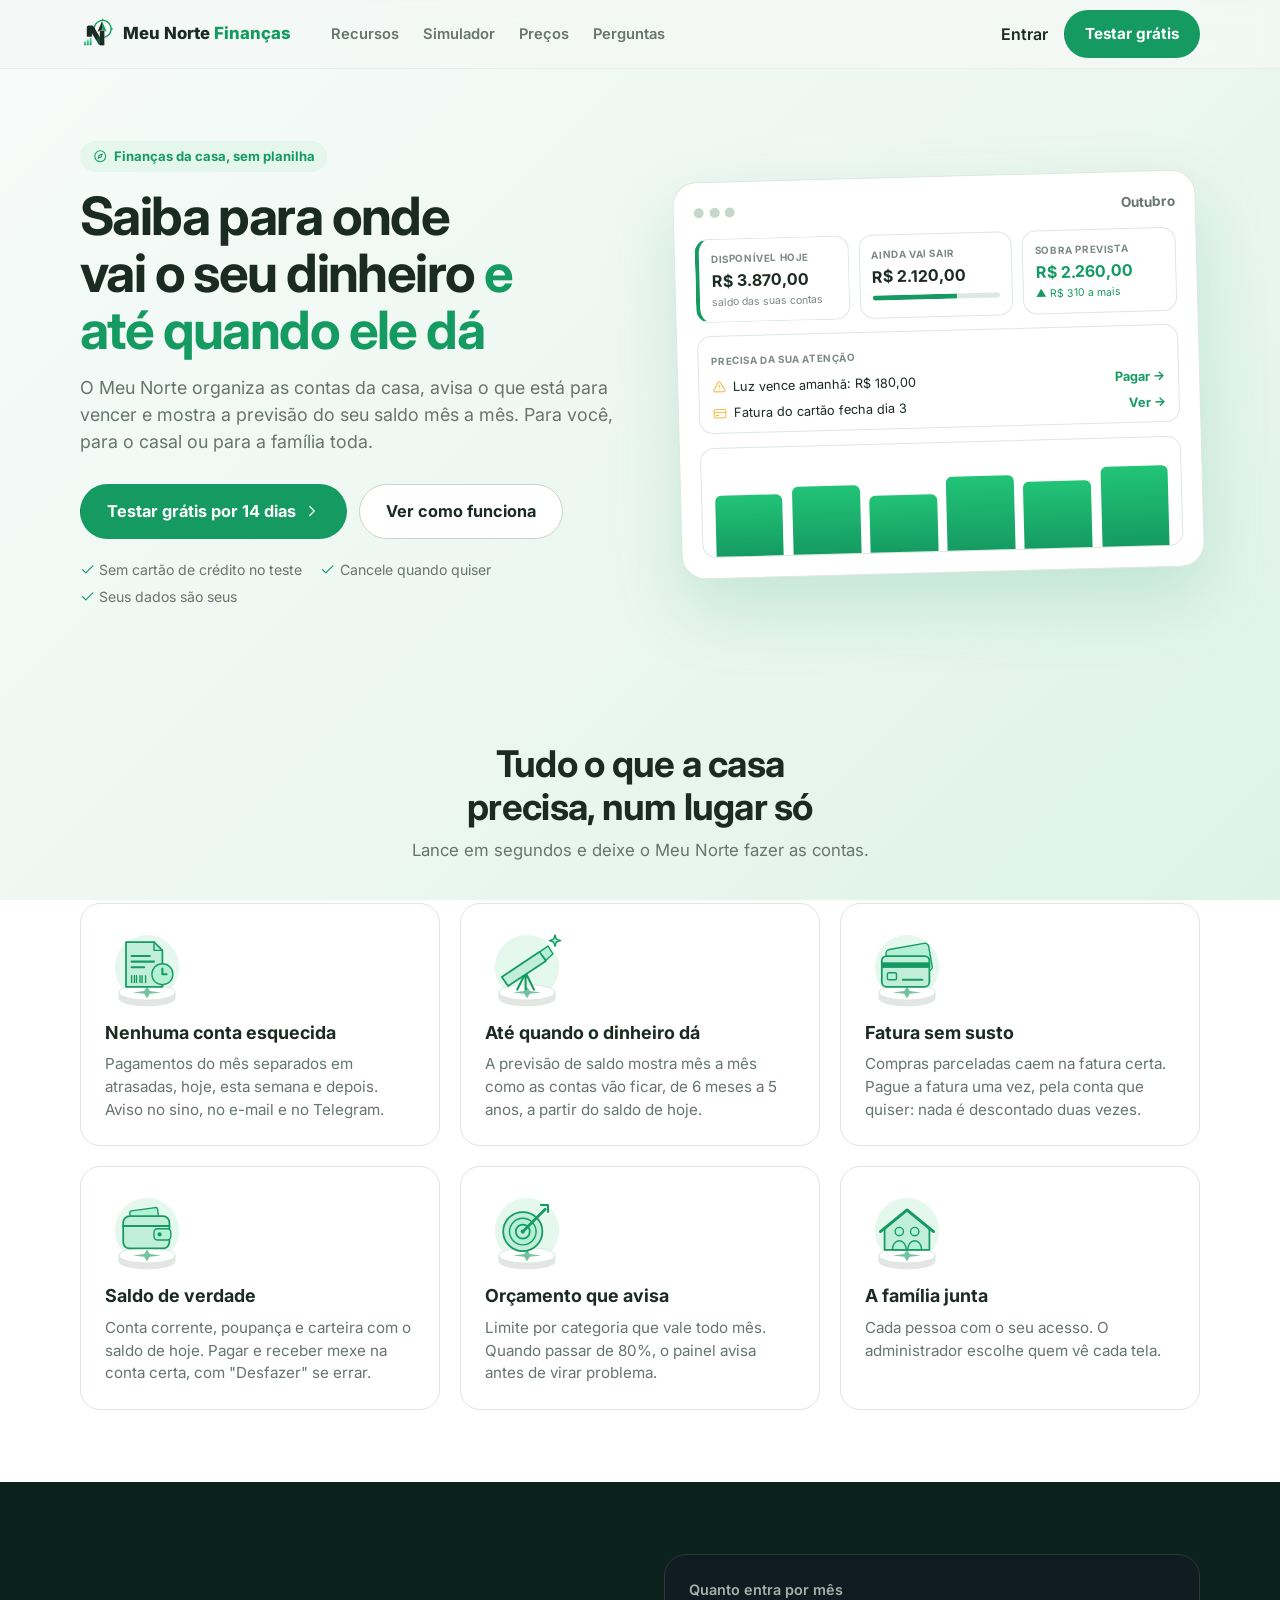
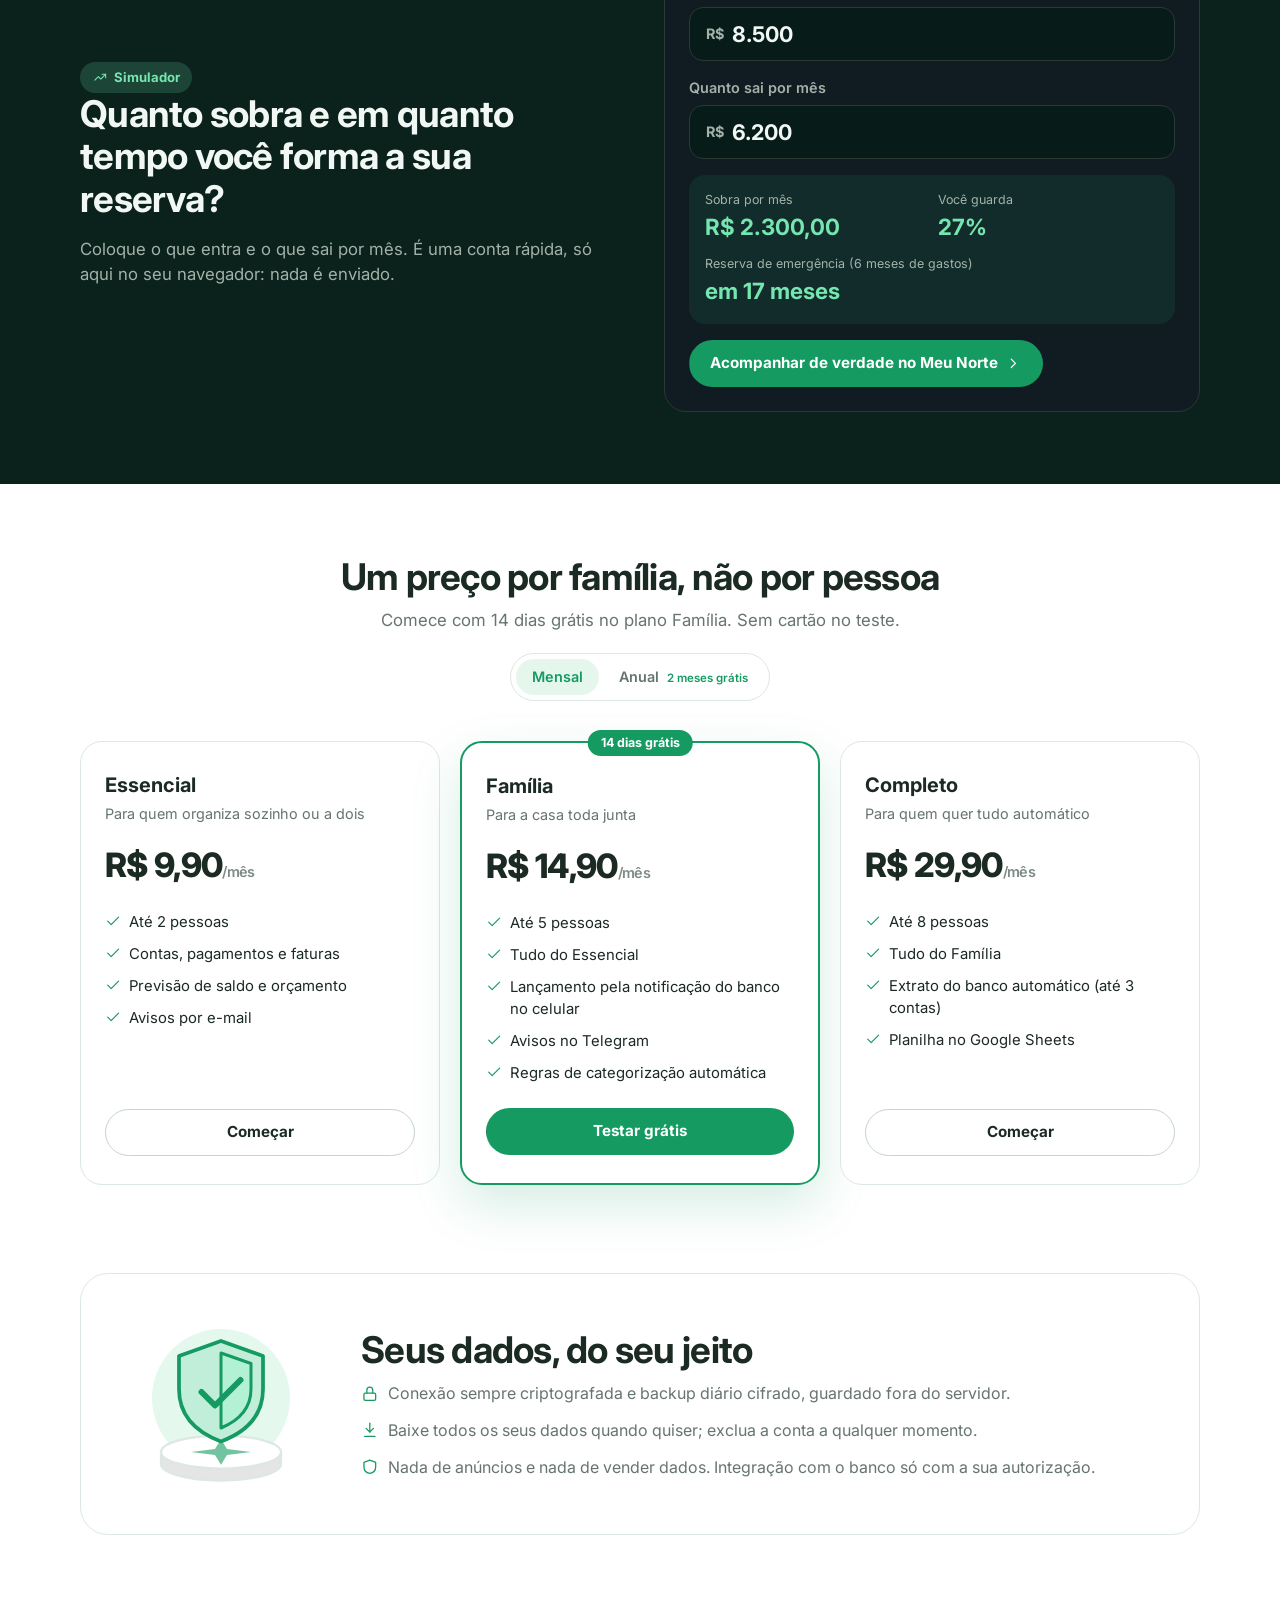
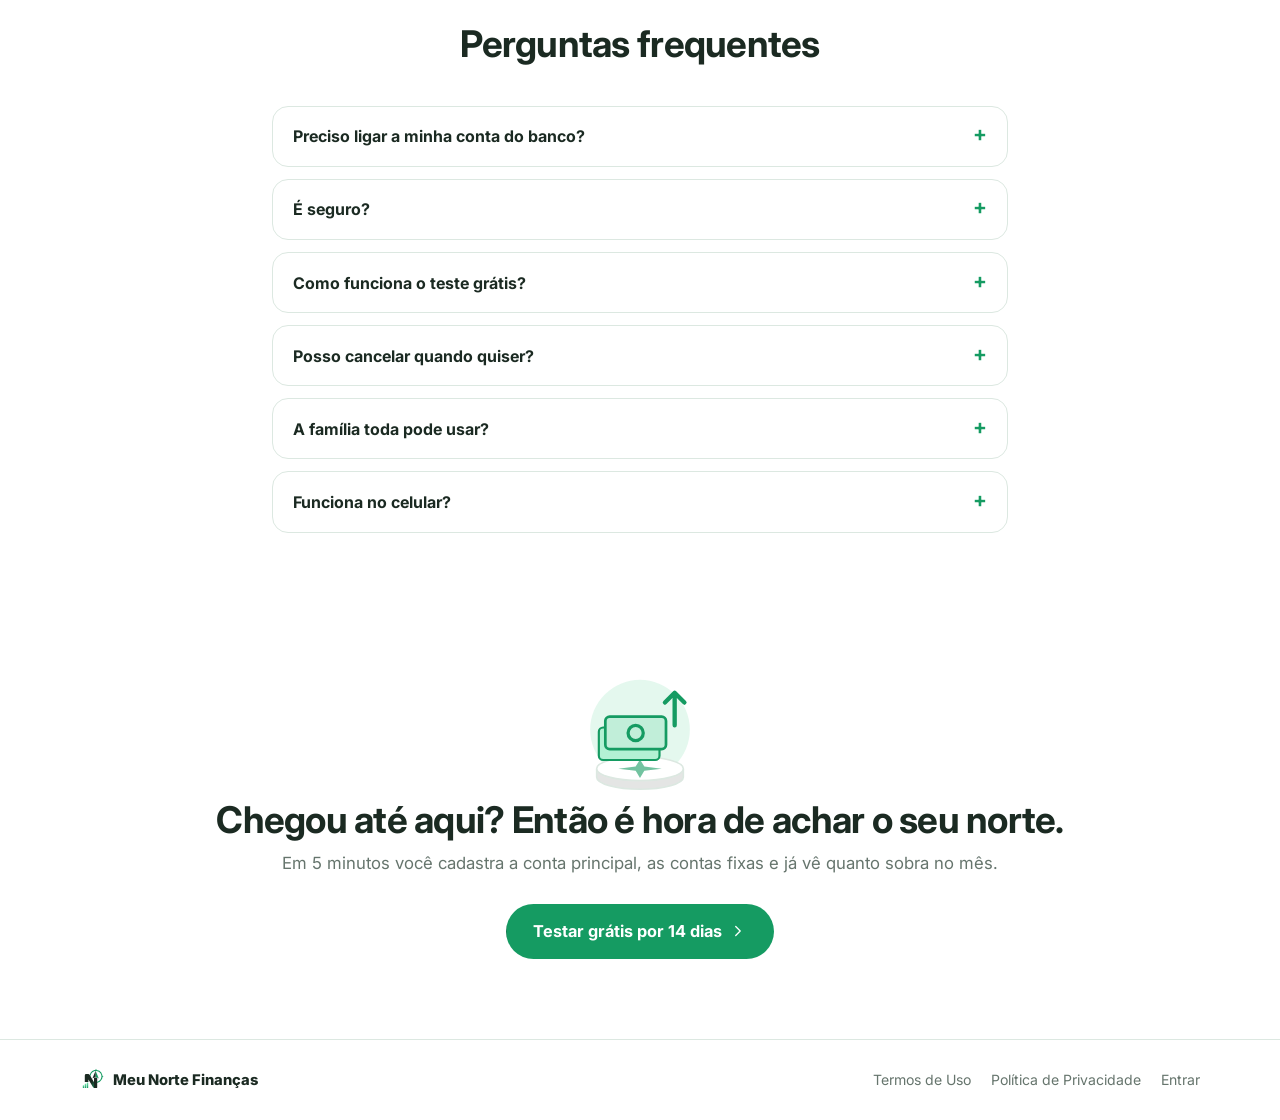
==== index.html @ d695dc47 "Site do Meu Norte Finanças Co-Authored-By: Claude Opus 5.5 <noreply@anthropic.com>" ====
<!DOCTYPE html>
<html lang="pt-BR">
<head>
  <meta charset="UTF-8">
  <meta name="viewport" content="width=device-width, initial-scale=1.0, viewport-fit=cover">
  <title>Meu Norte Finanças — as contas da casa em ordem</title>
  <meta name="description" content="Organize as contas da casa, saiba o que vence e veja até quando o dinheiro dá. Para você, o casal ou a família toda. Teste grátis por 14 dias.">
  <link rel="canonical" href="https://meunortefinancas.com.br/">
  <meta property="og:type" content="website">
  <meta property="og:title" content="Meu Norte Finanças — as contas da casa em ordem">
  <meta property="og:description" content="Contas, vencimentos, faturas e a previsão do seu saldo num lugar só. Teste grátis por 14 dias.">
  <meta property="og:url" content="https://meunortefinancas.com.br/">
  <meta property="og:locale" content="pt_BR">
  <meta name="theme-color" content="#159B62">
  <link rel="icon" href="marca/favicon-32.png" type="image/png" sizes="32x32">
  <link rel="icon" href="marca/favicon.svg" type="image/svg+xml">
  <script src="tema.js"></script>
  <link rel="preconnect" href="https://fonts.googleapis.com">
  <link rel="preconnect" href="https://fonts.gstatic.com" crossorigin>
  <link href="https://fonts.googleapis.com/css2?family=Inter:wght@400;500;600;700;800&display=swap" rel="stylesheet">
  <link rel="stylesheet" href="tokens.css">
  <link rel="stylesheet" href="ilustracoes.css">
  <link rel="stylesheet" href="estilo.css">
</head>
<body>

<header class="topo">
  <div class="largura topo-conteudo">
    <a href="#inicio" class="marca">
      <img src="marca/simbolo-fundo-claro.svg" class="so-tema-claro" alt="" width="34" height="34">
      <img src="marca/simbolo-fundo-escuro.svg" class="so-tema-escuro" alt="" width="34" height="34">
      <span>Meu Norte <span class="marca-financas">Finanças</span></span>
    </a>
    <nav class="topo-links" aria-label="Seções">
      <a href="#recursos">Recursos</a>
      <a href="#simulador">Simulador</a>
      <a href="#precos">Preços</a>
      <a href="#perguntas">Perguntas</a>
    </nav>
    <div class="topo-acoes">
      <a href="https://app.meunortefinancas.com.br/login" class="link-entrar">Entrar</a>
      <a href="https://app.meunortefinancas.com.br/register" class="botao botao-principal">Testar grátis</a>
    </div>
  </div>
</header>

<main id="inicio">

  <!-- Início: o que é, em 3 segundos -->
  <section class="inicio largura">
    <div class="inicio-texto">
      <span class="selo"><svg xmlns="http://www.w3.org/2000/svg" viewBox="0 0 24 24" class="icone" fill="none" stroke="currentColor" stroke-width="1.75" stroke-linecap="round" stroke-linejoin="round" aria-hidden="true" focusable="false"><circle cx="12" cy="12" r="9"/><path d="m15.5 8.5-2 5-5 2 2-5z"/></svg> Finanças da casa, sem planilha</span>
      <h1>Saiba para onde vai o seu dinheiro <em>e até quando ele dá</em></h1>
      <p class="inicio-sub">O Meu Norte organiza as contas da casa, avisa o que está para vencer e mostra a previsão do seu saldo mês a mês. Para você, para o casal ou para a família toda.</p>
      <div class="inicio-acoes">
        <a href="https://app.meunortefinancas.com.br/register" class="botao botao-principal botao-grande">Testar grátis por 14 dias <svg xmlns="http://www.w3.org/2000/svg" viewBox="0 0 24 24" class="icone" fill="none" stroke="currentColor" stroke-width="1.75" stroke-linecap="round" stroke-linejoin="round" aria-hidden="true" focusable="false"><path d="m9 18 6-6-6-6"/></svg></a>
        <a href="#recursos" class="botao botao-contorno botao-grande">Ver como funciona</a>
      </div>
      <p class="inicio-garantias"><span><svg xmlns="http://www.w3.org/2000/svg" viewBox="0 0 24 24" class="icone" fill="none" stroke="currentColor" stroke-width="1.75" stroke-linecap="round" stroke-linejoin="round" aria-hidden="true" focusable="false"><path d="M20 6 9 17l-5-5"/></svg> Sem cartão de crédito no teste</span><span><svg xmlns="http://www.w3.org/2000/svg" viewBox="0 0 24 24" class="icone" fill="none" stroke="currentColor" stroke-width="1.75" stroke-linecap="round" stroke-linejoin="round" aria-hidden="true" focusable="false"><path d="M20 6 9 17l-5-5"/></svg> Cancele quando quiser</span><span><svg xmlns="http://www.w3.org/2000/svg" viewBox="0 0 24 24" class="icone" fill="none" stroke="currentColor" stroke-width="1.75" stroke-linecap="round" stroke-linejoin="round" aria-hidden="true" focusable="false"><path d="M20 6 9 17l-5-5"/></svg> Seus dados são seus</span></p>
    </div>

    <div class="inicio-painel" aria-hidden="true">
      <div class="painel-falso">
        <div class="painel-falso-topo"><span></span><span></span><span></span><strong>Outubro</strong></div>
        <div class="painel-falso-cartoes">
          <div class="painel-falso-cartao destaque"><small>Disponível hoje</small><b>R$ 3.870,00</b><i>saldo das suas contas</i></div>
          <div class="painel-falso-cartao"><small>Ainda vai sair</small><b>R$ 2.120,00</b><span class="painel-falso-barra"><span></span></span></div>
          <div class="painel-falso-cartao"><small>Sobra prevista</small><b class="positivo">R$ 2.260,00</b><i class="positivo">▲ R$ 310 a mais</i></div>
        </div>
        <div class="painel-falso-atencao">
          <small>Precisa da sua atenção</small>
          <p><svg xmlns="http://www.w3.org/2000/svg" viewBox="0 0 24 24" class="icone" fill="none" stroke="currentColor" stroke-width="1.75" stroke-linecap="round" stroke-linejoin="round" aria-hidden="true" focusable="false"><path d="M10.3 4.2 2.6 17.5a2 2 0 0 0 1.7 3h15.4a2 2 0 0 0 1.7-3L13.7 4.2a2 2 0 0 0-3.4 0z"/><path d="M12 9v4"/><path d="M12 17h.01"/></svg> Luz vence amanhã: R$ 180,00 <span>Pagar →</span></p>
          <p><svg xmlns="http://www.w3.org/2000/svg" viewBox="0 0 24 24" class="icone" fill="none" stroke="currentColor" stroke-width="1.75" stroke-linecap="round" stroke-linejoin="round" aria-hidden="true" focusable="false"><rect x="2" y="5" width="20" height="14" rx="2"/><path d="M2 10h20"/><path d="M6 15h4"/></svg> Fatura do cartão fecha dia 3 <span>Ver →</span></p>
        </div>
        <div class="painel-falso-grafico"><span style="--a:62%"></span><span style="--a:70%"></span><span style="--a:58%"></span><span style="--a:76%"></span><span style="--a:68%"></span><span style="--a:82%"></span></div>
      </div>
    </div>
  </section>

  <!-- Recursos -->
  <section id="recursos" class="secao largura">
    <div class="secao-titulo">
      <h2>Tudo o que a casa precisa, num lugar só</h2>
      <p>Lance em segundos e deixe o Meu Norte fazer as contas.</p>
    </div>
    <div class="recursos">
      <article class="recurso"><svg xmlns="http://www.w3.org/2000/svg" viewBox="0 0 120 120" class="ilustracao" aria-hidden="true" focusable="false">
  <circle class="il-halo" cx="60" cy="56" r="46"/>
  <path class="il-pedestal" d="M20 92v8a40 11 0 0 0 80 0v-8"/>
  <ellipse class="il-aro" cx="60" cy="92" rx="40" ry="11"/>
  <path class="il-rosa" d="M60 83.5l4 6.5 16 2-16 2-4 6.5-4-6.5-16-2 16-2z"/>
  <path class="il-corpo" d="M30 20h40l12 12v52H30z"/>
  <path class="il-traco il-fino" d="M70 20v12h12"/>
  <path class="il-traco" d="M38 40h26M38 48h32M38 56h18"/>
  <path class="il-traco il-fino" d="M38 68v10M42 68v10M45 68v10M50 68v10M53 68v10M58 68v10"/>
  <circle class="il-claro" cx="82" cy="66" r="15"/>
  <path class="il-traco" d="M82 58v8h6"/>
</svg><h3>Nenhuma conta esquecida</h3><p>Pagamentos do mês separados em atrasadas, hoje, esta semana e depois. Aviso no sino, no e-mail e no Telegram.</p></article>
      <article class="recurso"><svg xmlns="http://www.w3.org/2000/svg" viewBox="0 0 120 120" class="ilustracao" aria-hidden="true" focusable="false">
  <circle class="il-halo" cx="60" cy="56" r="46"/>
  <path class="il-pedestal" d="M20 92v8a40 11 0 0 0 80 0v-8"/>
  <ellipse class="il-aro" cx="60" cy="92" rx="40" ry="11"/>
  <path class="il-rosa" d="M60 83.5l4 6.5 16 2-16 2-4 6.5-4-6.5-16-2 16-2z"/>
  <path class="il-traco" d="M58 64L46 88M58 64l12 24M58 64v24"/>
  <path class="il-corpo" d="M24 70l54-36 9 13-54 36z"/>
  <path class="il-claro" d="M78 34l12-8 7 11-10 9z"/>
  <path class="il-claro" d="M100 10l2 6 6 2-6 2-2 6-2-6-6-2 6-2z"/>
</svg><h3>Até quando o dinheiro dá</h3><p>A previsão de saldo mostra mês a mês como as contas vão ficar, de 6 meses a 5 anos, a partir do saldo de hoje.</p></article>
      <article class="recurso"><svg xmlns="http://www.w3.org/2000/svg" viewBox="0 0 120 120" class="ilustracao" aria-hidden="true" focusable="false">
  <circle class="il-halo" cx="60" cy="56" r="46"/>
  <path class="il-pedestal" d="M20 92v8a40 11 0 0 0 80 0v-8"/>
  <ellipse class="il-aro" cx="60" cy="92" rx="40" ry="11"/>
  <path class="il-rosa" d="M60 83.5l4 6.5 16 2-16 2-4 6.5-4-6.5-16-2 16-2z"/>
  <rect class="il-claro" x="32" y="26" width="62" height="40" rx="6" transform="rotate(-10 63 46)"/>
  <rect class="il-corpo" x="24" y="40" width="68" height="44" rx="7"/>
  <rect class="il-faixa" x="24" y="49" width="68" height="8"/>
  <rect class="il-claro" x="32" y="64" width="13" height="10" rx="2"/>
  <path class="il-traco" d="M54 74h28"/>
</svg><h3>Fatura sem susto</h3><p>Compras parceladas caem na fatura certa. Pague a fatura uma vez, pela conta que quiser: nada é descontado duas vezes.</p></article>
      <article class="recurso"><svg xmlns="http://www.w3.org/2000/svg" viewBox="0 0 120 120" class="ilustracao" aria-hidden="true" focusable="false">
  <circle class="il-halo" cx="60" cy="56" r="46"/>
  <path class="il-pedestal" d="M20 92v8a40 11 0 0 0 80 0v-8"/>
  <ellipse class="il-aro" cx="60" cy="92" rx="40" ry="11"/>
  <path class="il-rosa" d="M60 83.5l4 6.5 16 2-16 2-4 6.5-4-6.5-16-2 16-2z"/>
  <rect class="il-claro" x="36" y="26" width="40" height="16" rx="3" transform="rotate(-8 56 34)"/>
  <rect class="il-corpo" x="26" y="36" width="66" height="46" rx="9"/>
  <path class="il-traco" d="M26 50h66"/>
  <rect class="il-claro" x="70" y="54" width="24" height="16" rx="5"/>
  <circle class="il-ponto" cx="78" cy="62" r="3"/>
</svg><h3>Saldo de verdade</h3><p>Conta corrente, poupança e carteira com o saldo de hoje. Pagar e receber mexe na conta certa, com "Desfazer" se errar.</p></article>
      <article class="recurso"><svg xmlns="http://www.w3.org/2000/svg" viewBox="0 0 120 120" class="ilustracao" aria-hidden="true" focusable="false">
  <circle class="il-halo" cx="60" cy="56" r="46"/>
  <path class="il-pedestal" d="M20 92v8a40 11 0 0 0 80 0v-8"/>
  <ellipse class="il-aro" cx="60" cy="92" rx="40" ry="11"/>
  <path class="il-rosa" d="M60 83.5l4 6.5 16 2-16 2-4 6.5-4-6.5-16-2 16-2z"/>
  <circle class="il-corpo" cx="54" cy="58" r="28"/>
  <circle class="il-claro" cx="54" cy="58" r="19"/>
  <circle class="il-corpo" cx="54" cy="58" r="10"/>
  <circle class="il-ponto" cx="54" cy="58" r="3"/>
  <path class="il-traco il-grosso" d="M56 56l30-30"/>
  <path class="il-traco" d="M80 20h10v10"/>
</svg><h3>Orçamento que avisa</h3><p>Limite por categoria que vale todo mês. Quando passar de 80%, o painel avisa antes de virar problema.</p></article>
      <article class="recurso"><svg xmlns="http://www.w3.org/2000/svg" viewBox="0 0 120 120" class="ilustracao" aria-hidden="true" focusable="false">
  <circle class="il-halo" cx="60" cy="56" r="46"/>
  <path class="il-pedestal" d="M20 92v8a40 11 0 0 0 80 0v-8"/>
  <ellipse class="il-aro" cx="60" cy="92" rx="40" ry="11"/>
  <path class="il-rosa" d="M60 83.5l4 6.5 16 2-16 2-4 6.5-4-6.5-16-2 16-2z"/>
  <path class="il-corpo" d="M28 54l32-26 32 26v30H28z"/>
  <path class="il-traco il-grosso" d="M22 58l38-31 38 31"/>
  <circle class="il-claro" cx="49" cy="58" r="6"/>
  <circle class="il-claro" cx="71" cy="58" r="6"/>
  <path class="il-claro" d="M39 84a10 13 0 0 1 20 0zM61 84a10 13 0 0 1 20 0z"/>
</svg><h3>A família junta</h3><p>Cada pessoa com o seu acesso. O administrador escolhe quem vê cada tela.</p></article>
    </div>
  </section>

  <!-- Simulador -->
  <section id="simulador" class="faixa-escura">
    <div class="largura simulador">
      <div class="simulador-texto">
        <span class="selo selo-claro"><svg xmlns="http://www.w3.org/2000/svg" viewBox="0 0 24 24" class="icone" fill="none" stroke="currentColor" stroke-width="1.75" stroke-linecap="round" stroke-linejoin="round" aria-hidden="true" focusable="false"><path d="m3 17 6-6 4 4 8-8"/><path d="M15 7h6v6"/></svg> Simulador</span>
        <h2>Quanto sobra e em quanto tempo você forma a sua reserva?</h2>
        <p>Coloque o que entra e o que sai por mês. É uma conta rápida, só aqui no seu navegador: nada é enviado.</p>
      </div>
      <form class="simulador-cartao" id="simulador-form" novalidate>
        <label>Quanto entra por mês
          <span class="campo-dinheiro"><span>R$</span><input type="text" inputmode="decimal" id="sim-entra" value="8.500"></span>
        </label>
        <label>Quanto sai por mês
          <span class="campo-dinheiro"><span>R$</span><input type="text" inputmode="decimal" id="sim-sai" value="6.200"></span>
        </label>
        <div class="simulador-resultado" aria-live="polite">
          <div><small>Sobra por mês</small><strong id="sim-sobra">R$ 2.300,00</strong></div>
          <div><small>Você guarda</small><strong id="sim-taxa">27%</strong></div>
          <div class="simulador-reserva"><small>Reserva de emergência (6 meses de gastos)</small><strong id="sim-reserva">em 17 meses</strong></div>
        </div>
        <a href="https://app.meunortefinancas.com.br/register" class="botao botao-principal">Acompanhar de verdade no Meu Norte <svg xmlns="http://www.w3.org/2000/svg" viewBox="0 0 24 24" class="icone" fill="none" stroke="currentColor" stroke-width="1.75" stroke-linecap="round" stroke-linejoin="round" aria-hidden="true" focusable="false"><path d="m9 18 6-6-6-6"/></svg></a>
      </form>
    </div>
  </section>

  <!-- Preços -->
  <section id="precos" class="secao largura">
    <div class="secao-titulo">
      <h2>Um preço por família, não por pessoa</h2>
      <p>Comece com 14 dias grátis no plano Família. Sem cartão no teste.</p>
      <div class="alternar-periodo" role="group" aria-label="Período">
        <button type="button" class="ativo" data-periodo="mensal">Mensal</button>
        <button type="button" data-periodo="anual">Anual <span>2 meses grátis</span></button>
      </div>
    </div>
    <div class="planos">
      <article class="plano">
        <h3>Essencial</h3>
        <p class="plano-para">Para quem organiza sozinho ou a dois</p>
        <p class="plano-preco"><span class="preco-mensal">R$ 9,90<small>/mês</small></span><span class="preco-anual">R$ 99<small>/ano</small></span></p>
        <ul>
          <li><svg xmlns="http://www.w3.org/2000/svg" viewBox="0 0 24 24" class="icone" fill="none" stroke="currentColor" stroke-width="1.75" stroke-linecap="round" stroke-linejoin="round" aria-hidden="true" focusable="false"><path d="M20 6 9 17l-5-5"/></svg> Até 2 pessoas</li>
          <li><svg xmlns="http://www.w3.org/2000/svg" viewBox="0 0 24 24" class="icone" fill="none" stroke="currentColor" stroke-width="1.75" stroke-linecap="round" stroke-linejoin="round" aria-hidden="true" focusable="false"><path d="M20 6 9 17l-5-5"/></svg> Contas, pagamentos e faturas</li>
          <li><svg xmlns="http://www.w3.org/2000/svg" viewBox="0 0 24 24" class="icone" fill="none" stroke="currentColor" stroke-width="1.75" stroke-linecap="round" stroke-linejoin="round" aria-hidden="true" focusable="false"><path d="M20 6 9 17l-5-5"/></svg> Previsão de saldo e orçamento</li>
          <li><svg xmlns="http://www.w3.org/2000/svg" viewBox="0 0 24 24" class="icone" fill="none" stroke="currentColor" stroke-width="1.75" stroke-linecap="round" stroke-linejoin="round" aria-hidden="true" focusable="false"><path d="M20 6 9 17l-5-5"/></svg> Avisos por e-mail</li>
        </ul>
        <a href="https://app.meunortefinancas.com.br/register" class="botao botao-contorno">Começar</a>
      </article>
      <article class="plano plano-destaque">
        <span class="plano-etiqueta">14 dias grátis</span>
        <h3>Família</h3>
        <p class="plano-para">Para a casa toda junta</p>
        <p class="plano-preco"><span class="preco-mensal">R$ 14,90<small>/mês</small></span><span class="preco-anual">R$ 149<small>/ano</small></span></p>
        <ul>
          <li><svg xmlns="http://www.w3.org/2000/svg" viewBox="0 0 24 24" class="icone" fill="none" stroke="currentColor" stroke-width="1.75" stroke-linecap="round" stroke-linejoin="round" aria-hidden="true" focusable="false"><path d="M20 6 9 17l-5-5"/></svg> Até 5 pessoas</li>
          <li><svg xmlns="http://www.w3.org/2000/svg" viewBox="0 0 24 24" class="icone" fill="none" stroke="currentColor" stroke-width="1.75" stroke-linecap="round" stroke-linejoin="round" aria-hidden="true" focusable="false"><path d="M20 6 9 17l-5-5"/></svg> Tudo do Essencial</li>
          <li><svg xmlns="http://www.w3.org/2000/svg" viewBox="0 0 24 24" class="icone" fill="none" stroke="currentColor" stroke-width="1.75" stroke-linecap="round" stroke-linejoin="round" aria-hidden="true" focusable="false"><path d="M20 6 9 17l-5-5"/></svg> Lançamento pela notificação do banco no celular</li>
          <li><svg xmlns="http://www.w3.org/2000/svg" viewBox="0 0 24 24" class="icone" fill="none" stroke="currentColor" stroke-width="1.75" stroke-linecap="round" stroke-linejoin="round" aria-hidden="true" focusable="false"><path d="M20 6 9 17l-5-5"/></svg> Avisos no Telegram</li>
          <li><svg xmlns="http://www.w3.org/2000/svg" viewBox="0 0 24 24" class="icone" fill="none" stroke="currentColor" stroke-width="1.75" stroke-linecap="round" stroke-linejoin="round" aria-hidden="true" focusable="false"><path d="M20 6 9 17l-5-5"/></svg> Regras de categorização automática</li>
        </ul>
        <a href="https://app.meunortefinancas.com.br/register" class="botao botao-principal">Testar grátis</a>
      </article>
      <article class="plano">
        <h3>Completo</h3>
        <p class="plano-para">Para quem quer tudo automático</p>
        <p class="plano-preco"><span class="preco-mensal">R$ 29,90<small>/mês</small></span><span class="preco-anual">R$ 299<small>/ano</small></span></p>
        <ul>
          <li><svg xmlns="http://www.w3.org/2000/svg" viewBox="0 0 24 24" class="icone" fill="none" stroke="currentColor" stroke-width="1.75" stroke-linecap="round" stroke-linejoin="round" aria-hidden="true" focusable="false"><path d="M20 6 9 17l-5-5"/></svg> Até 8 pessoas</li>
          <li><svg xmlns="http://www.w3.org/2000/svg" viewBox="0 0 24 24" class="icone" fill="none" stroke="currentColor" stroke-width="1.75" stroke-linecap="round" stroke-linejoin="round" aria-hidden="true" focusable="false"><path d="M20 6 9 17l-5-5"/></svg> Tudo do Família</li>
          <li><svg xmlns="http://www.w3.org/2000/svg" viewBox="0 0 24 24" class="icone" fill="none" stroke="currentColor" stroke-width="1.75" stroke-linecap="round" stroke-linejoin="round" aria-hidden="true" focusable="false"><path d="M20 6 9 17l-5-5"/></svg> Extrato do banco automático (até 3 contas)</li>
          <li><svg xmlns="http://www.w3.org/2000/svg" viewBox="0 0 24 24" class="icone" fill="none" stroke="currentColor" stroke-width="1.75" stroke-linecap="round" stroke-linejoin="round" aria-hidden="true" focusable="false"><path d="M20 6 9 17l-5-5"/></svg> Planilha no Google Sheets</li>
        </ul>
        <a href="https://app.meunortefinancas.com.br/register" class="botao botao-contorno">Começar</a>
      </article>
    </div>
  </section>

  <!-- Segurança -->
  <section class="secao largura seguranca">
    <svg xmlns="http://www.w3.org/2000/svg" viewBox="0 0 120 120" class="ilustracao" aria-hidden="true" focusable="false">
  <circle class="il-halo" cx="60" cy="56" r="46"/>
  <path class="il-pedestal" d="M20 92v8a40 11 0 0 0 80 0v-8"/>
  <ellipse class="il-aro" cx="60" cy="92" rx="40" ry="11"/>
  <path class="il-rosa" d="M60 83.5l4 6.5 16 2-16 2-4 6.5-4-6.5-16-2 16-2z"/>
  <path class="il-corpo" d="M60 18l28 10v22c0 18-12 29-28 35-16-6-28-17-28-35V28z"/>
  <path class="il-claro" d="M60 26l20 7v17c0 13-8 21-20 26z"/>
  <path class="il-traco il-grosso" d="M47 52l9 9 17-17"/>
</svg>
    <div>
      <h2>Seus dados, do seu jeito</h2>
      <ul>
        <li><svg xmlns="http://www.w3.org/2000/svg" viewBox="0 0 24 24" class="icone" fill="none" stroke="currentColor" stroke-width="1.75" stroke-linecap="round" stroke-linejoin="round" aria-hidden="true" focusable="false"><rect x="4" y="11" width="16" height="10" rx="2"/><path d="M8 11V7a4 4 0 0 1 8 0v4"/></svg> Conexão sempre criptografada e backup diário cifrado, guardado fora do servidor.</li>
        <li><svg xmlns="http://www.w3.org/2000/svg" viewBox="0 0 24 24" class="icone" fill="none" stroke="currentColor" stroke-width="1.75" stroke-linecap="round" stroke-linejoin="round" aria-hidden="true" focusable="false"><path d="M12 3v12"/><path d="m7 10 5 5 5-5"/><path d="M5 21h14"/></svg> Baixe todos os seus dados quando quiser; exclua a conta a qualquer momento.</li>
        <li><svg xmlns="http://www.w3.org/2000/svg" viewBox="0 0 24 24" class="icone" fill="none" stroke="currentColor" stroke-width="1.75" stroke-linecap="round" stroke-linejoin="round" aria-hidden="true" focusable="false"><path d="M12 3 4 6v6c0 5 3.4 8.4 8 9 4.6-.6 8-4 8-9V6z"/></svg> Nada de anúncios e nada de vender dados. Integração com o banco só com a sua autorização.</li>
      </ul>
    </div>
  </section>

  <!-- Perguntas -->
  <section id="perguntas" class="secao largura">
    <div class="secao-titulo">
      <h2>Perguntas frequentes</h2>
    </div>
    <div class="perguntas">
      <details><summary>Preciso ligar a minha conta do banco?</summary><p>Não. Você pode lançar tudo à mão, em segundos. Se quiser automático, o plano Família lê a notificação do banco no celular e o Completo puxa o extrato pela integração bancária, sempre com a sua autorização.</p></details>
      <details><summary>É seguro?</summary><p>A conexão é criptografada, o banco de dados tem backup diário cifrado e ninguém da equipe vê os seus valores. Você baixa ou apaga os seus dados quando quiser, como manda a LGPD.</p></details>
      <details><summary>Como funciona o teste grátis?</summary><p>São 14 dias no plano Família, sem cartão. No fim, você escolhe um plano. Se não escolher, nada é apagado: você continua vendo e baixando tudo, só não lança coisas novas.</p></details>
      <details><summary>Posso cancelar quando quiser?</summary><p>Sim, direto no app, sem falar com ninguém. O plano vale até o fim do período pago, e os seus dados continuam disponíveis para baixar.</p></details>
      <details><summary>A família toda pode usar?</summary><p>Sim. O preço é por família: cada pessoa entra com o seu login, e o administrador escolhe quem vê cada tela.</p></details>
      <details><summary>Funciona no celular?</summary><p>Funciona no navegador do celular, com atalhos no rodapé para lançar, pagar e ver a previsão. Dá para adicionar à tela inicial como um app.</p></details>
    </div>
  </section>

  <!-- Fechamento -->
  <section class="fechamento largura">
    <svg xmlns="http://www.w3.org/2000/svg" viewBox="0 0 120 120" class="ilustracao" aria-hidden="true" focusable="false">
  <circle class="il-halo" cx="60" cy="56" r="46"/>
  <path class="il-pedestal" d="M20 92v8a40 11 0 0 0 80 0v-8"/>
  <ellipse class="il-aro" cx="60" cy="92" rx="40" ry="11"/>
  <path class="il-rosa" d="M60 83.5l4 6.5 16 2-16 2-4 6.5-4-6.5-16-2 16-2z"/>
  <rect class="il-claro" x="22" y="54" width="56" height="30" rx="4"/>
  <rect class="il-corpo" x="28" y="44" width="56" height="30" rx="4"/>
  <circle class="il-traco" cx="56" cy="59" r="7"/>
  <path class="il-traco il-grosso" d="M92 52V22M83 31l9-9 9 9"/>
</svg>
    <h2>Chegou até aqui? Então é hora de achar o seu norte.</h2>
    <p>Em 5 minutos você cadastra a conta principal, as contas fixas e já vê quanto sobra no mês.</p>
    <a href="https://app.meunortefinancas.com.br/register" class="botao botao-principal botao-grande">Testar grátis por 14 dias <svg xmlns="http://www.w3.org/2000/svg" viewBox="0 0 24 24" class="icone" fill="none" stroke="currentColor" stroke-width="1.75" stroke-linecap="round" stroke-linejoin="round" aria-hidden="true" focusable="false"><path d="m9 18 6-6-6-6"/></svg></a>
  </section>
</main>

<footer class="rodape">
  <div class="largura rodape-conteudo">
    <span class="marca marca-pequena"><img src="marca/simbolo-fundo-claro.svg" class="so-tema-claro" alt="" width="24" height="24"><img src="marca/simbolo-fundo-escuro.svg" class="so-tema-escuro" alt="" width="24" height="24"> Meu Norte Finanças</span>
    <nav aria-label="Links do rodapé">
      <a href="https://app.meunortefinancas.com.br/termos">Termos de Uso</a>
      <a href="https://app.meunortefinancas.com.br/privacidade">Política de Privacidade</a>
      <a href="https://app.meunortefinancas.com.br/login">Entrar</a>
    </nav>
  </div>
</footer>

<script src="site.js"></script>
</body>
</html>
---- tokens.css ----
/* ====================================================
   Meu Norte Finanças — tokens de cor (todas as telas carregam este arquivo antes do app.css)
   Cores: guia de identidade visual (.claude/skills/identidade-visual).
   Tokens do guia em :root (tema claro) e [data-theme="dark"]; as variaveis
   antigas (--bg-base, --color-receita...) apontam para eles. Codigo novo usa
   os tokens; transparencia com color-mix(in srgb, var(--token) N%, transparent).
   ==================================================== */

:root {
  /* Marca */
  --brand-primary: #159B62;
  --brand-primary-hover: #117C4E;
  --brand-accent: #22C477;
  --brand-mint: #75E6B0;
  --brand-soft: #E5F7ED;
  --brand-gradient: linear-gradient(135deg, #159B62 0%, #22C477 55%, #75E6B0 100%);
  --on-brand: #FFFFFF; /* texto sobre o verde da marca */

  /* Tema claro */
  --bg-primary: #F4F8F6;
  --bg-gradient-start: #F7FBF9;
  --bg-gradient-middle: #EDF7F2;
  --bg-gradient-end: #DDF3E7;
  --surface: #FFFFFF;
  --surface-elevated: #FFFFFF;
  --border: #DCE8E1;
  --border-strong: #C5D6CC;
  --text-primary: #1B2A22;
  --text-secondary: #66756D;
  --text-muted: #7C8B83;
  --text-dim: #9AA8A0;
  --sidebar-bg: #FFFFFF;
  --app-background: linear-gradient(135deg, #F7FBF9 0%, #EDF7F2 52%, #DDF3E7 100%);

  /* Cores semanticas */
  --success: #159B62;
  --danger: #F04444;
  --danger-hover: #D63535;
  --warning: #F5B942;
  --warning-text: #8A5A00; /* texto de alerta legivel sobre fundo claro */
  --info: #438BE8;
  --wealth: #A855C7;

  /* Variaveis antigas -> tokens */
  --bg-base: var(--bg-primary);
  --bg-elev-1: var(--surface);
  --bg-elev-2: var(--surface-elevated);
  --bg-input: var(--surface);
  --border-soft: var(--border);
  --border-mid: var(--border-strong);
  --color-receita: var(--success);
  --color-receita-2: var(--brand-primary-hover);
  --color-despesa: var(--danger);
  --color-despesa-2: var(--danger-hover);
  --color-sobra: var(--info);
  --color-negativo: var(--danger);
  --color-investido: var(--wealth);
  --color-warn: var(--warning);

  --sidebar-width: 260px;
  --radius-sm: 8px;
  --radius-md: 12px;
  --radius-lg: 16px;
  --radius-xl: 20px;

  --shadow-card: 0 4px 16px rgba(27, 42, 34, 0.08);
  --shadow-glow-green: 0 8px 24px color-mix(in srgb, var(--brand-primary) 25%, transparent);
}

[data-theme="dark"] {
  /* Tema escuro */
  --bg-primary: #071C19;
  --bg-gradient-start: #061512;
  --bg-gradient-middle: #092720;
  --bg-gradient-end: #064B36;
  --surface: #111B22;
  --surface-elevated: #192721;
  --border: #2A3932;
  --border-strong: #3A4C44;
  --text-primary: #F1F7F3;
  --text-secondary: #A2B2A8;
  --text-muted: #7F9087;
  --text-dim: #65766D;
  --sidebar-bg: #0D1A17; /* grafite esverdeado */
  --app-background:
    radial-gradient(ellipse at 85% 0%, rgba(34, 196, 119, 0.22) 0%, rgba(34, 196, 119, 0) 55%),
    linear-gradient(135deg, #061512 0%, #0A211C 60%, #071C19 100%);

  /* Ajustes para contraste no modo escuro */
  --brand-primary: #22C477;
  --brand-primary-hover: #75E6B0;
  --brand-accent: #75E6B0;
  --brand-mint: #75E6B0;
  --brand-soft: #163D2D;
  --on-brand: #04140D; /* texto escuro sobre o verde claro: contraste no escuro */

  --success: #4ADE91;
  --danger: #FF6464;
  --danger-hover: #FF8585;
  --warning: #F5C969;
  --warning-text: #F5C969;
  --info: #76AEFF;
  --wealth: #C58AE0;

  --shadow-card: 0 4px 16px rgba(0, 0, 0, 0.30);
}

/* Pico CSS usa as proprias variaveis: apontam para os tokens nos dois temas. */
:root[data-theme] {
  --pico-primary: var(--brand-primary);
  --pico-primary-background: var(--brand-primary);
  --pico-primary-border: var(--brand-primary);
  --pico-primary-hover: var(--brand-primary-hover);
  --pico-primary-hover-background: var(--brand-primary-hover);
  --pico-primary-hover-border: var(--brand-primary-hover);
  --pico-primary-focus: color-mix(in srgb, var(--brand-primary) 30%, transparent);
  --pico-primary-inverse: var(--on-brand);
  --pico-background-color: var(--bg-primary);
  --pico-color: var(--text-primary);
  --pico-muted-color: var(--text-secondary);
  --pico-muted-border-color: var(--border);
  --pico-card-background-color: var(--surface);
  --pico-card-sectioning-background-color: var(--surface-elevated);
  --pico-form-element-background-color: var(--surface);
  --pico-form-element-border-color: var(--border);
  --pico-form-element-focus-color: var(--brand-primary);
  --pico-form-element-invalid-border-color: var(--danger);
  --pico-del-color: var(--danger);
  --pico-ins-color: var(--success);
}
---- ilustracoes.css ----
/* Ilustracoes da marca (J24): SVG em static/marca/ilustracoes/, colocado
   inline pela funcao de template "ilustracao". As cores vem dos tokens
   (static/tokens.css), entao a mesma ilustracao serve aos dois temas.
   Regras de uso em documentacao/planos/referencia-abacatepay.md. */
/* Icones de traco (static/marca/icones, funcao "icone"): a cor e a do texto. */
.icone { width: 1.15em; height: 1.15em; flex-shrink: 0; vertical-align: -0.2em; }

.ilustracao { display: block; width: 96px; height: 96px; margin: 0 auto; overflow: visible; }
.ilustracao-grande .ilustracao { width: 160px; height: 160px; }
.ilustracao-pequena .ilustracao { width: 56px; height: 56px; }

.il-halo { fill: color-mix(in srgb, var(--brand-accent) 12%, transparent); }
.il-pedestal { fill: color-mix(in srgb, var(--text-primary) 12%, var(--surface)); stroke: var(--border); stroke-width: 1.5; }
.il-aro { fill: var(--surface-elevated); stroke: var(--border); stroke-width: 1.5; }
.il-rosa { fill: color-mix(in srgb, var(--brand-primary) 60%, transparent); }
.il-corpo {
  fill: color-mix(in srgb, var(--brand-accent) 28%, var(--surface));
  stroke: var(--brand-primary); stroke-width: 2.5; stroke-linejoin: round;
}
.il-claro {
  fill: color-mix(in srgb, var(--brand-mint) 55%, var(--surface));
  stroke: var(--brand-primary); stroke-width: 2; stroke-linejoin: round;
}
.il-faixa, .il-ponto { fill: var(--brand-primary); }
.il-traco { fill: none; stroke: var(--brand-primary); stroke-width: 3; stroke-linecap: round; stroke-linejoin: round; }
.il-fino { stroke-width: 2; }
.il-grosso { stroke-width: 4; }
---- estilo.css ----
/* Site do Meu Norte Finanças. Cores: tokens.css (guia de identidade). */
*, *::before, *::after { box-sizing: border-box; }
html { scroll-behavior: smooth; scroll-padding-top: 80px; }
body {
  margin: 0; font-family: 'Inter', -apple-system, BlinkMacSystemFont, 'Segoe UI', sans-serif;
  background: var(--app-background); background-attachment: fixed; color: var(--text-primary);
  -webkit-font-smoothing: antialiased; line-height: 1.5;
}
img { max-width: 100%; }
a { color: var(--brand-primary); }
[data-theme="dark"] .so-tema-claro, [data-theme="light"] .so-tema-escuro { display: none; }
.largura { max-width: 1160px; margin: 0 auto; padding: 0 1.25rem; }
.icone { width: 1.1em; height: 1.1em; vertical-align: -0.18em; flex-shrink: 0; }

/* Botoes */
.botao {
  display: inline-flex; align-items: center; justify-content: center; gap: .45rem;
  padding: .7rem 1.25rem; border-radius: 99px; font-weight: 700; font-size: .95rem; text-decoration: none;
  border: 1px solid transparent; cursor: pointer; white-space: nowrap;
  transition: transform .15s cubic-bezier(.4, 0, .2, 1), background-position .3s ease, border-color .15s, color .15s;
}
.botao-principal {
  color: var(--on-brand);
  background-image: linear-gradient(90deg, var(--brand-primary) 50%, var(--brand-primary-hover));
  background-size: 200% 100%; background-position: left;
}
.botao-principal:hover { background-position: right; color: var(--on-brand); }
.botao-contorno { color: var(--text-primary); border-color: var(--border-strong); background: var(--surface); }
.botao-contorno:hover { border-color: var(--brand-primary); color: var(--brand-primary); }
.botao-grande { padding: .9rem 1.6rem; font-size: 1.02rem; }
@media (prefers-reduced-motion: no-preference) {
  .botao:hover { transform: scale(1.02); }
  .botao:active { transform: scale(.97); }
}

/* Topo */
.topo {
  position: sticky; top: 0; z-index: 10;
  background: color-mix(in srgb, var(--bg-primary) 80%, transparent); backdrop-filter: blur(12px);
  border-bottom: 1px solid color-mix(in srgb, var(--border) 60%, transparent);
}
.topo-conteudo { display: flex; align-items: center; gap: 1.5rem; height: 68px; }
.marca { display: inline-flex; align-items: center; gap: .55rem; font-weight: 800; color: var(--text-primary); text-decoration: none; font-size: 1.05rem; white-space: nowrap; }
.marca-financas { color: var(--brand-primary); }
.topo-links { display: flex; gap: 1.5rem; margin-left: 1rem; }
.topo-links a { color: var(--text-secondary); text-decoration: none; font-weight: 600; font-size: .92rem; }
.topo-links a:hover { color: var(--text-primary); }
.topo-acoes { margin-left: auto; display: flex; align-items: center; gap: 1rem; }
.link-entrar { color: var(--text-primary); font-weight: 600; text-decoration: none; }

/* Inicio */
.inicio { display: grid; grid-template-columns: 1.05fr 1fr; gap: 3rem; align-items: center; padding-top: 4.5rem; padding-bottom: 4rem; }
.selo {
  display: inline-flex; align-items: center; gap: .4rem; padding: .35rem .8rem; border-radius: 99px;
  background: var(--brand-soft); color: var(--brand-primary); font-weight: 700; font-size: .82rem;
}
.selo-claro { background: color-mix(in srgb, var(--brand-mint) 18%, transparent); color: var(--brand-mint); }
.inicio h1 { font-size: clamp(2.1rem, 4.2vw, 3.3rem); line-height: 1.08; letter-spacing: -.03em; margin: 1rem 0; }
.inicio h1 em { font-style: normal; color: var(--brand-primary); }
.inicio-sub { font-size: 1.12rem; color: var(--text-secondary); max-width: 34rem; margin: 0 0 1.75rem; }
.inicio-acoes { display: flex; flex-wrap: wrap; gap: .75rem; }
.inicio-garantias { display: flex; flex-wrap: wrap; gap: .4rem 1.1rem; margin: 1.25rem 0 0; color: var(--text-secondary); font-size: .88rem; }
.inicio-garantias span { white-space: nowrap; }
.inicio-garantias .icone { color: var(--brand-primary); }

/* Painel de exemplo (desenhado em CSS) */
.painel-falso {
  background: var(--surface); border: 1px solid var(--border); border-radius: 24px; padding: 1.25rem;
  box-shadow: 0 30px 70px color-mix(in srgb, var(--brand-primary) 18%, transparent);
  transform: rotate(-1.5deg);
}
.painel-falso-topo { display: flex; align-items: center; gap: .35rem; margin-bottom: 1rem; }
.painel-falso-topo span { width: 10px; height: 10px; border-radius: 50%; background: var(--border-strong); }
.painel-falso-topo strong { margin-left: auto; font-size: .85rem; color: var(--text-secondary); }
.painel-falso-cartoes { display: grid; grid-template-columns: repeat(3, 1fr); gap: .6rem; }
.painel-falso-cartao { border: 1px solid var(--border); border-radius: 14px; padding: .7rem .75rem; display: flex; flex-direction: column; gap: .15rem; }
.painel-falso-cartao.destaque { border-left: 4px solid var(--brand-primary); }
.painel-falso-cartao small { font-size: .62rem; text-transform: uppercase; letter-spacing: .06em; color: var(--text-muted); font-weight: 700; }
.painel-falso-cartao b { font-size: 1rem; }
.painel-falso-cartao i { font-style: normal; font-size: .66rem; color: var(--text-muted); }
.positivo { color: var(--success) !important; }
.painel-falso-barra { height: 5px; border-radius: 99px; background: var(--border); overflow: hidden; margin-top: .3rem; }
.painel-falso-barra span { display: block; width: 66%; height: 100%; background: var(--brand-primary); }
.painel-falso-atencao { margin-top: .8rem; border: 1px solid var(--border); border-radius: 14px; padding: .6rem .8rem; }
.painel-falso-atencao small { font-size: .62rem; text-transform: uppercase; letter-spacing: .06em; color: var(--text-muted); font-weight: 700; }
.painel-falso-atencao p { display: flex; align-items: center; gap: .45rem; margin: .45rem 0 0; font-size: .8rem; }
.painel-falso-atencao p .icone { color: var(--warning); }
.painel-falso-atencao p span { margin-left: auto; color: var(--brand-primary); font-weight: 700; }
.painel-falso-grafico { display: flex; align-items: flex-end; gap: .6rem; height: 110px; margin-top: .9rem; padding: .6rem .8rem 0; border: 1px solid var(--border); border-radius: 14px; }
.painel-falso-grafico span { flex: 1; height: var(--a); border-radius: 6px 6px 0 0; background: linear-gradient(180deg, var(--brand-accent), var(--brand-primary)); }

/* Secoes */
.secao { padding-top: 4.5rem; padding-bottom: 4.5rem; }
.secao-titulo { text-align: center; max-width: 40rem; margin: 0 auto 2.5rem; }
.secao-titulo h2, .inicio h1 { text-wrap: balance; }
.secao-titulo h2, .seguranca h2, .fechamento h2, .simulador h2 { font-size: clamp(1.6rem, 3vw, 2.3rem); letter-spacing: -.02em; line-height: 1.15; margin: 0 0 .6rem; }
.secao-titulo p { color: var(--text-secondary); margin: 0; font-size: 1.05rem; }

.recursos { display: grid; grid-template-columns: repeat(3, 1fr); gap: 1.25rem; }
.recurso { background: var(--surface); border: 1px solid var(--border); border-radius: 20px; padding: 1.5rem; transition: border-color .15s, transform .15s; }
.recurso:hover { border-color: var(--brand-primary); }
.recurso .ilustracao { width: 84px; height: 84px; margin: 0 0 .5rem; }
.recurso h3 { margin: 0 0 .4rem; font-size: 1.12rem; }
.recurso p { margin: 0; color: var(--text-secondary); font-size: .95rem; }

/* Simulador (faixa escura, como o AbacatePay) */
.faixa-escura { background: #0A211C; color: #F1F7F3; padding: 4.5rem 0; }
.faixa-escura h2 { color: #F1F7F3; }
.simulador { display: grid; grid-template-columns: 1fr 1fr; gap: 3rem; align-items: center; }
.simulador > *, .inicio > * { min-width: 0; }
.simulador-texto p { color: #A2B2A8; font-size: 1.05rem; }
.simulador-cartao { background: #111B22; border: 1px solid #2A3932; border-radius: 22px; padding: 1.5rem; display: grid; gap: 1rem; }
.simulador-cartao label { display: grid; gap: .4rem; font-weight: 600; font-size: .9rem; color: #A2B2A8; }
.campo-dinheiro { display: flex; align-items: center; gap: .5rem; padding: 0 1rem; border-radius: 14px; border: 1px solid #2A3932; background: #071C19; }
.campo-dinheiro:focus-within { border-color: #22C477; box-shadow: 0 0 0 4px color-mix(in srgb, #22C477 25%, transparent); }
.campo-dinheiro span { color: #A2B2A8; font-weight: 700; }
.campo-dinheiro input { all: unset; width: 100%; height: 52px; font-size: 1.35rem; font-weight: 700; color: #F1F7F3; }
.simulador-resultado { display: grid; grid-template-columns: 1fr 1fr; gap: .75rem; padding: 1rem; border-radius: 16px; background: color-mix(in srgb, #22C477 10%, transparent); }
.simulador-resultado small { display: block; color: #A2B2A8; font-size: .78rem; }
.simulador-resultado strong { font-size: 1.4rem; color: #75E6B0; }
.simulador-reserva { grid-column: 1 / -1; }
.simulador-cartao .botao { justify-self: start; }

/* Precos */
.alternar-periodo { display: inline-flex; gap: .25rem; margin-top: 1.25rem; padding: .3rem; border-radius: 99px; border: 1px solid var(--border); background: var(--surface); }
.alternar-periodo button { all: unset; cursor: pointer; padding: .45rem 1rem; border-radius: 99px; font-weight: 600; font-size: .9rem; color: var(--text-secondary); }
.alternar-periodo button span { margin-left: .3rem; font-size: .72rem; color: var(--brand-primary); }
.alternar-periodo button.ativo { background: var(--brand-soft); color: var(--brand-primary); }
.planos { display: grid; grid-template-columns: repeat(3, 1fr); gap: 1.25rem; align-items: stretch; }
.plano { position: relative; display: flex; flex-direction: column; background: var(--surface); border: 1px solid var(--border); border-radius: 22px; padding: 1.75rem 1.5rem; }
.plano-destaque { border: 2px solid var(--brand-primary); box-shadow: 0 20px 50px color-mix(in srgb, var(--brand-primary) 18%, transparent); }
.plano-etiqueta { position: absolute; top: -13px; left: 50%; transform: translateX(-50%); padding: .25rem .8rem; border-radius: 99px; background: var(--brand-primary); color: var(--on-brand); font-size: .78rem; font-weight: 700; white-space: nowrap; }
.plano h3 { margin: 0; font-size: 1.25rem; }
.plano-para { margin: .2rem 0 1rem; color: var(--text-secondary); font-size: .9rem; }
.plano-preco { margin: 0 0 1.25rem; font-size: 2.1rem; font-weight: 800; letter-spacing: -.02em; }
.plano-preco small { font-size: .9rem; font-weight: 600; color: var(--text-muted); }
.preco-anual { display: none; }
.periodo-anual .preco-anual { display: inline; }
.periodo-anual .preco-mensal { display: none; }
.plano ul { list-style: none; margin: 0 0 1.5rem; padding: 0; display: grid; gap: .6rem; flex: 1; align-content: start; }
.plano li { display: flex; gap: .5rem; font-size: .93rem; }
.plano li .icone { color: var(--brand-primary); margin-top: .15rem; }

/* Seguranca */
.seguranca { display: grid; grid-template-columns: 200px 1fr; gap: 2.5rem; align-items: center; background: var(--surface); border: 1px solid var(--border); border-radius: 28px; padding: 2.5rem; max-width: 1120px; margin: 1rem auto; }
.seguranca .ilustracao { width: 180px; height: 180px; }
.seguranca ul { list-style: none; margin: 0; padding: 0; display: grid; gap: .8rem; }
.seguranca li { display: flex; gap: .6rem; color: var(--text-secondary); }
.seguranca li .icone { color: var(--brand-primary); margin-top: .2rem; }

/* Perguntas */
.perguntas { max-width: 46rem; margin: 0 auto; display: grid; gap: .75rem; }
.perguntas details { background: var(--surface); border: 1px solid var(--border); border-radius: 16px; padding: 0 1.25rem; transition: border-color .15s; }
.perguntas details[open] { border-color: var(--brand-primary); }
.perguntas summary { cursor: pointer; list-style: none; padding: 1.1rem 0; font-weight: 700; display: flex; justify-content: space-between; gap: 1rem; }
.perguntas summary::-webkit-details-marker { display: none; }
.perguntas summary::after { content: '+'; color: var(--brand-primary); font-size: 1.3rem; line-height: 1; transition: transform .2s; }
.perguntas details[open] summary::after { transform: rotate(45deg); }
.perguntas details p { margin: 0 0 1.1rem; color: var(--text-secondary); }

/* Fechamento */
.fechamento { text-align: center; padding-top: 4rem; padding-bottom: 5rem; }
.fechamento .ilustracao { width: 130px; height: 130px; }
.fechamento p { color: var(--text-secondary); font-size: 1.05rem; margin: 0 0 1.75rem; }

/* Rodape */
.rodape { border-top: 1px solid var(--border); padding: 1.75rem 0; background: color-mix(in srgb, var(--surface) 60%, transparent); }
.rodape-conteudo { display: flex; align-items: center; justify-content: space-between; gap: 1rem; flex-wrap: wrap; }
.marca-pequena { font-size: .92rem; }
.rodape nav { display: flex; gap: 1.25rem; flex-wrap: wrap; }
.rodape nav a { color: var(--text-secondary); text-decoration: none; font-size: .88rem; }

/* Entrada das secoes */
@media (prefers-reduced-motion: no-preference) {
  .aparece { opacity: 0; transform: translateY(16px); transition: opacity .5s ease, transform .5s ease; }
  .aparece.visivel { opacity: 1; transform: none; }
}

/* Celular */
@media (max-width: 900px) {
  .topo-links { display: none; }
  .inicio, .simulador { grid-template-columns: 1fr; gap: 2rem; padding-top: 2.5rem; }
  .recursos, .planos { grid-template-columns: 1fr; }
  .seguranca { grid-template-columns: 1fr; text-align: left; padding: 1.75rem; margin: 1rem 1.25rem; }
  .seguranca .ilustracao { width: 120px; height: 120px; }
  .painel-falso { transform: none; }
  .planos { gap: 1.75rem; }
}
@media (max-width: 480px) {
  .link-entrar { display: none; }
  .painel-falso-cartoes { grid-template-columns: 1fr; }
  .inicio-acoes .botao { width: 100%; }
  .simulador-cartao .botao { white-space: normal; justify-self: stretch; text-align: center; }
  .topo-conteudo { gap: .75rem; }
  .marca { font-size: .9rem; gap: .4rem; }
  .topo-acoes .botao { padding: .55rem .85rem; font-size: .86rem; }
}
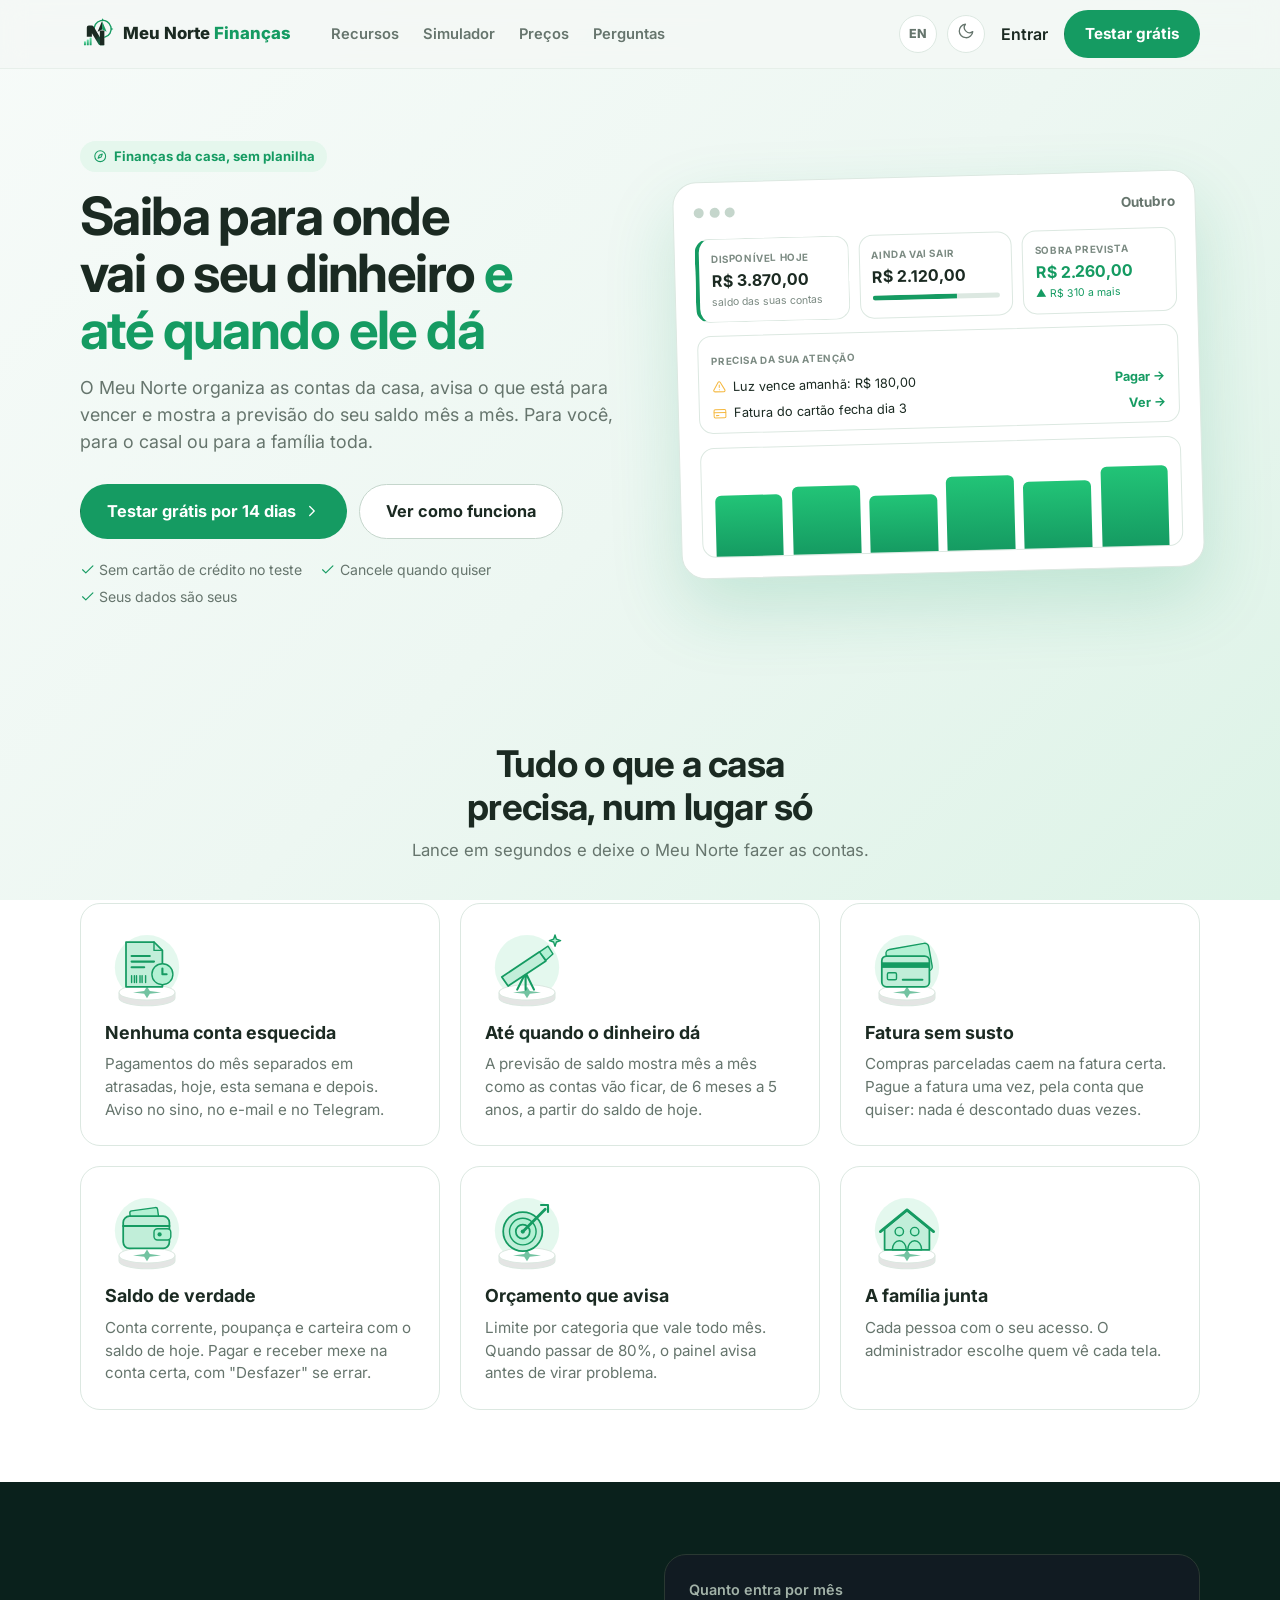
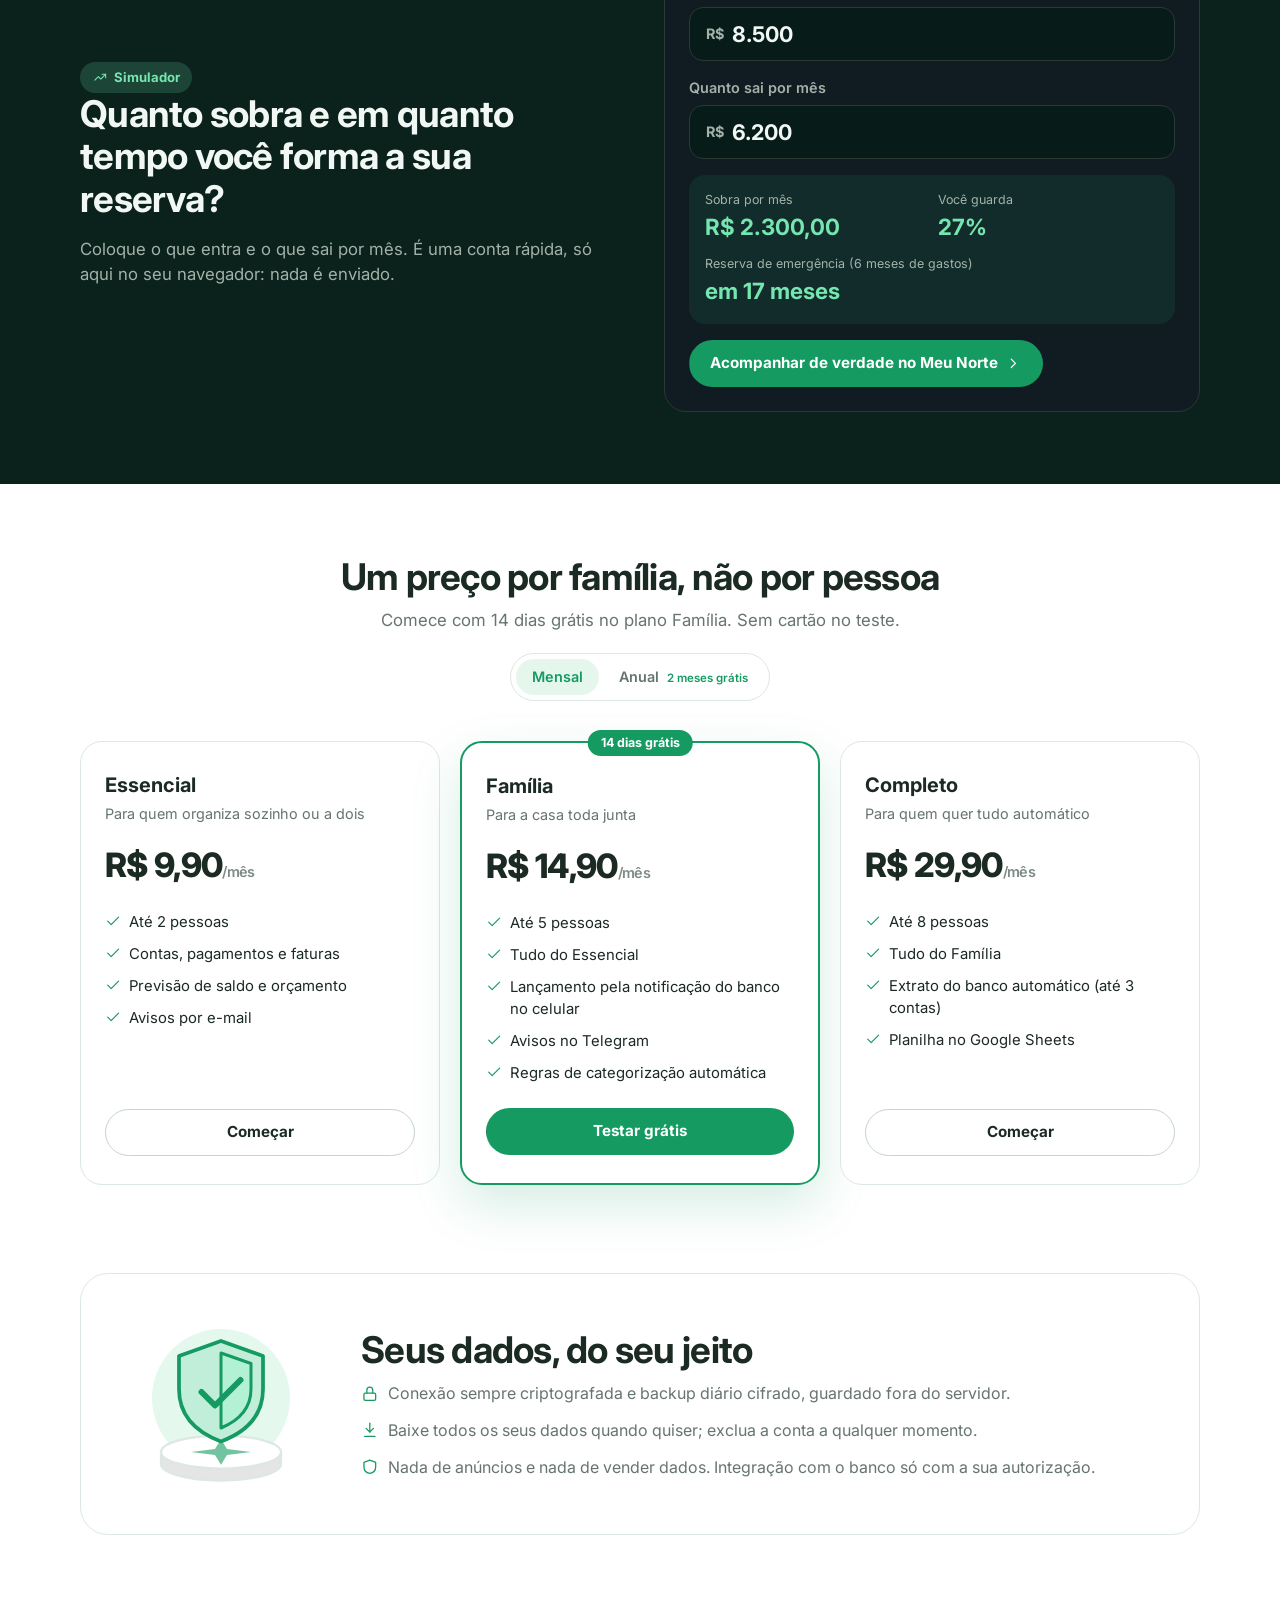
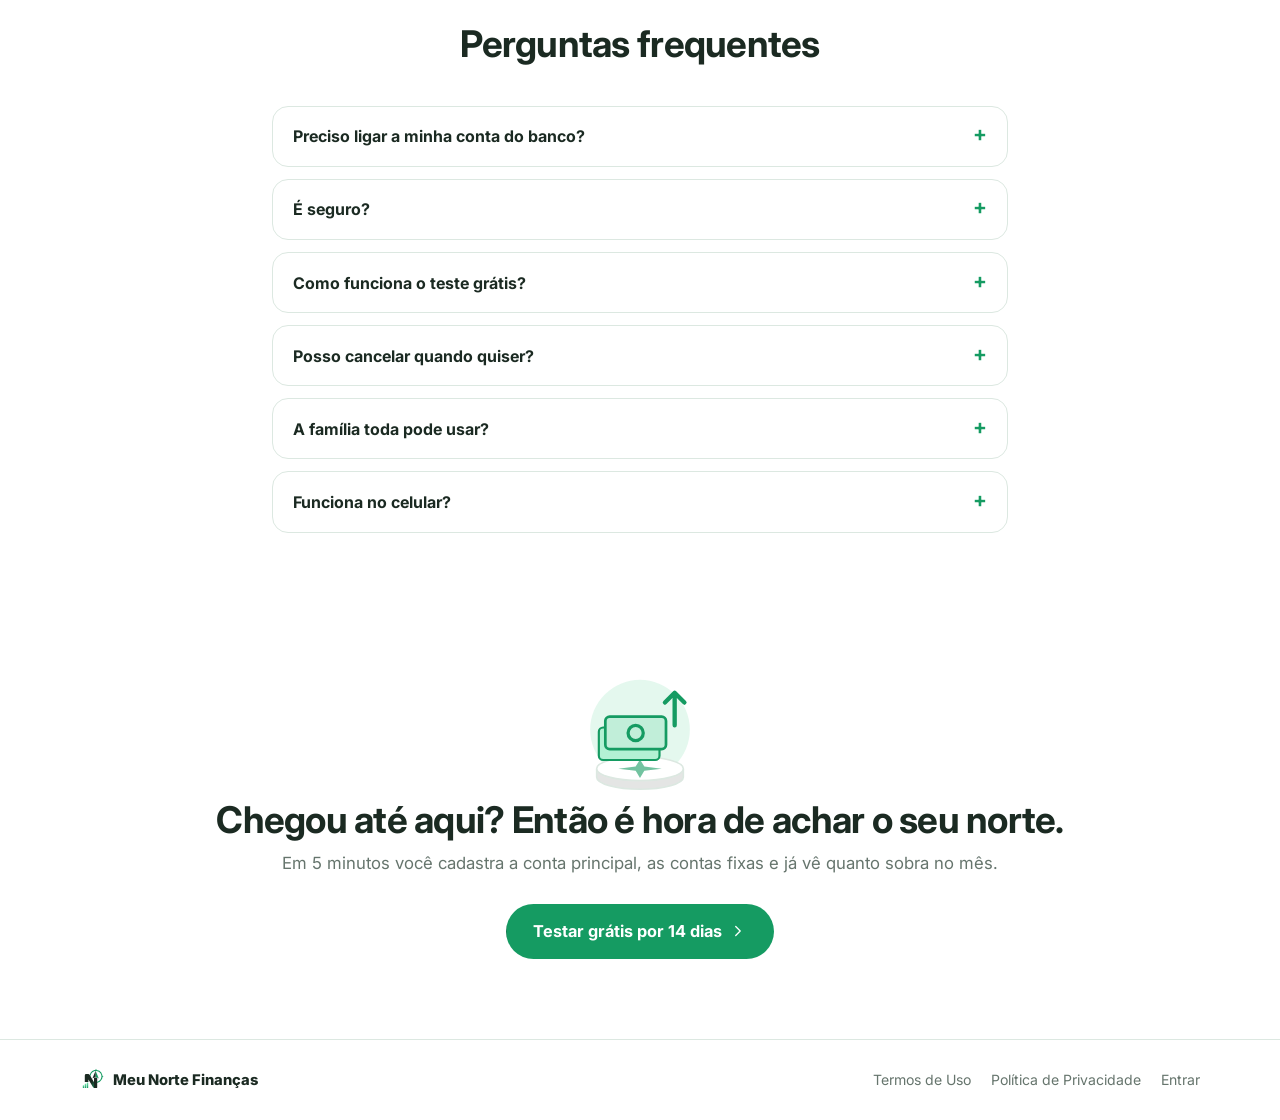
==== commit 49946c80: "Tema claro/escuro no topo e versão em inglês (/en/) Co-Authored-By: Claude Opus 5.5 <noreply@anthrop" ====
--- a/index.html
+++ b/index.html
@@ -6,6 +6,8 @@
   <title>Meu Norte Finanças — as contas da casa em ordem</title>
   <meta name="description" content="Organize as contas da casa, saiba o que vence e veja até quando o dinheiro dá. Para você, o casal ou a família toda. Teste grátis por 14 dias.">
   <link rel="canonical" href="https://meunortefinancas.com.br/">
+  <link rel="alternate" hreflang="pt-BR" href="https://meunortefinancas.com.br/">
+  <link rel="alternate" hreflang="en" href="https://meunortefinancas.com.br/en/">
   <meta property="og:type" content="website">
   <meta property="og:title" content="Meu Norte Finanças — as contas da casa em ordem">
   <meta property="og:description" content="Contas, vencimentos, faturas e a previsão do seu saldo num lugar só. Teste grátis por 14 dias.">
@@ -38,6 +40,8 @@
       <a href="#perguntas">Perguntas</a>
     </nav>
     <div class="topo-acoes">
+      <a href="en/" class="botao-redondo idioma" hreflang="en" lang="en" title="English version">EN</a>
+      <button type="button" class="botao-redondo botao-tema" aria-label="Alternar tema claro e escuro" title="Tema claro ou escuro"><span class="so-tema-escuro"><svg xmlns="http://www.w3.org/2000/svg" viewBox="0 0 24 24" class="icone" fill="none" stroke="currentColor" stroke-width="1.75" stroke-linecap="round" stroke-linejoin="round" aria-hidden="true" focusable="false"><circle cx="12" cy="12" r="4"/><path d="M12 2v2"/><path d="M12 20v2"/><path d="m4.9 4.9 1.4 1.4"/><path d="m17.7 17.7 1.4 1.4"/><path d="M2 12h2"/><path d="M20 12h2"/><path d="m6.3 17.7-1.4 1.4"/><path d="m19.1 4.9-1.4 1.4"/></svg></span><span class="so-tema-claro"><svg xmlns="http://www.w3.org/2000/svg" viewBox="0 0 24 24" class="icone" fill="none" stroke="currentColor" stroke-width="1.75" stroke-linecap="round" stroke-linejoin="round" aria-hidden="true" focusable="false"><path d="M21 12.8A9 9 0 1 1 11.2 3a7 7 0 0 0 9.8 9.8z"/></svg></span></button>
       <a href="https://app.meunortefinancas.com.br/login" class="link-entrar">Entrar</a>
       <a href="https://app.meunortefinancas.com.br/register" class="botao botao-principal">Testar grátis</a>
     </div>
--- a/estilo.css
+++ b/estilo.css
@@ -195,3 +195,22 @@
   .marca { font-size: .9rem; gap: .4rem; }
   .topo-acoes .botao { padding: .55rem .85rem; font-size: .86rem; }
 }
+
+/* Idioma e tema no topo */
+.botao-redondo {
+  all: unset; box-sizing: border-box; cursor: pointer; display: inline-flex; align-items: center; justify-content: center;
+  width: 38px; height: 38px; border-radius: 50%; border: 1px solid var(--border); background: var(--surface);
+  color: var(--text-secondary); font-size: .78rem; font-weight: 800; letter-spacing: .02em; text-decoration: none;
+  transition: border-color .15s, color .15s;
+}
+.botao-redondo:hover, .botao-redondo:focus-visible { border-color: var(--brand-primary); color: var(--brand-primary); }
+.botao-redondo:focus-visible { box-shadow: 0 0 0 3px color-mix(in srgb, var(--brand-primary) 30%, transparent); }
+.botao-tema .icone { width: 18px; height: 18px; vertical-align: 0; }
+.topo-acoes { gap: .6rem; }
+.topo-acoes .link-entrar { margin: 0 .4rem; }
+@media (max-width: 480px) {
+  .botao-redondo { width: 34px; height: 34px; }
+  .topo-acoes { gap: .4rem; }
+  /* O "Testar gratis" do inicio aparece logo abaixo; no topo ficam marca, idioma e tema. */
+  .topo-acoes .botao-principal { display: none; }
+}
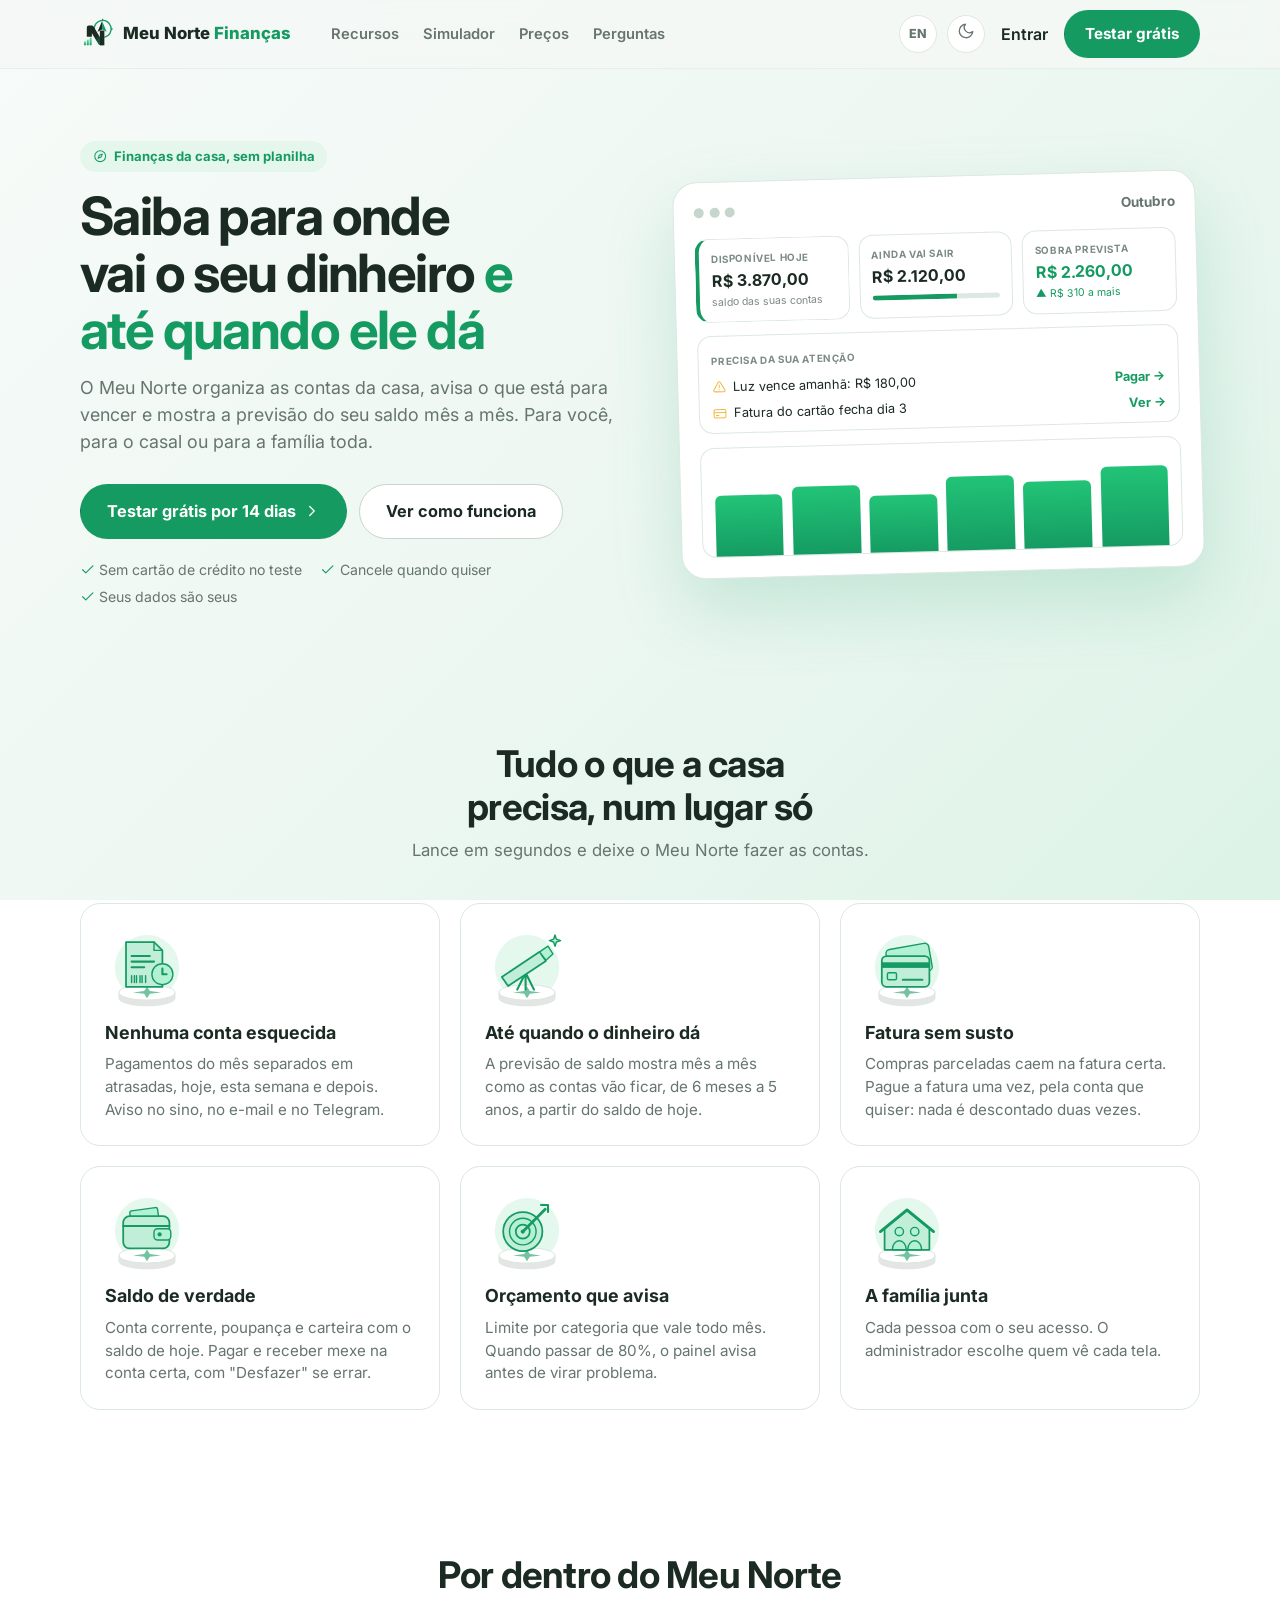
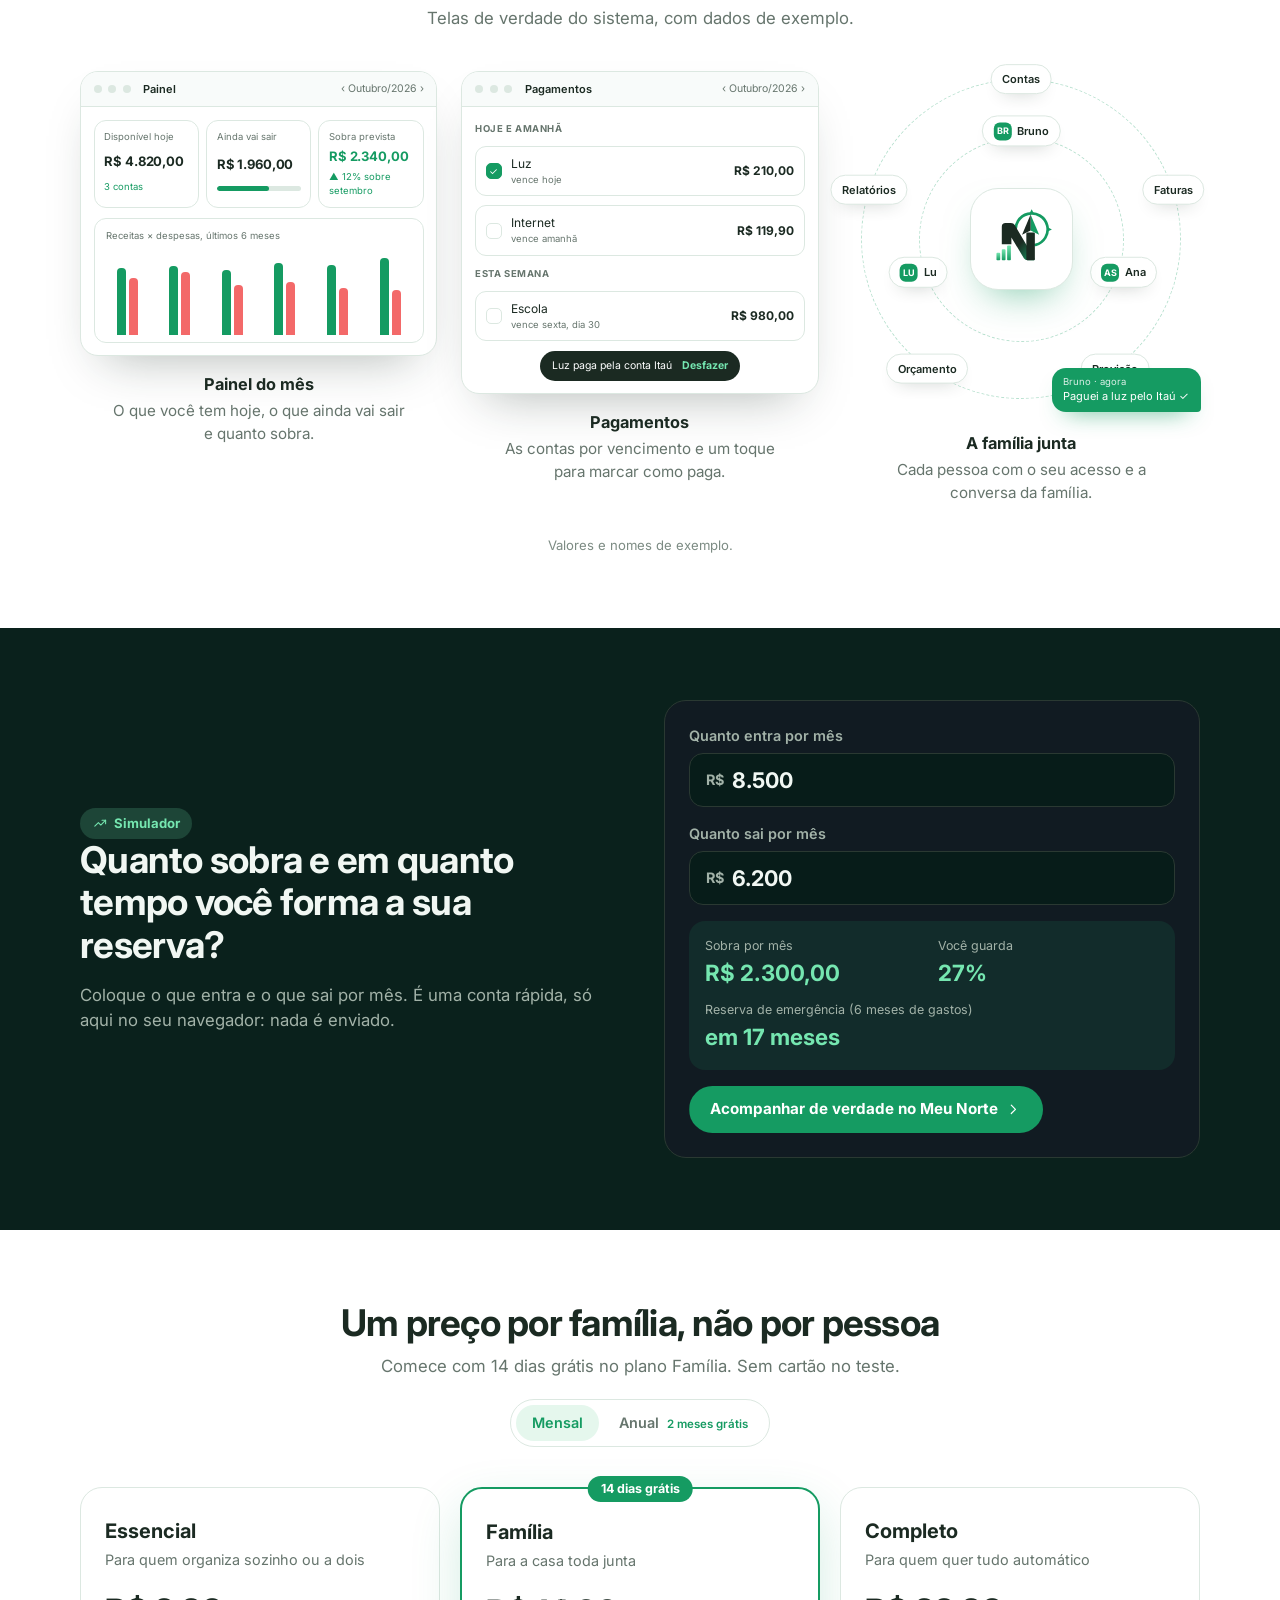
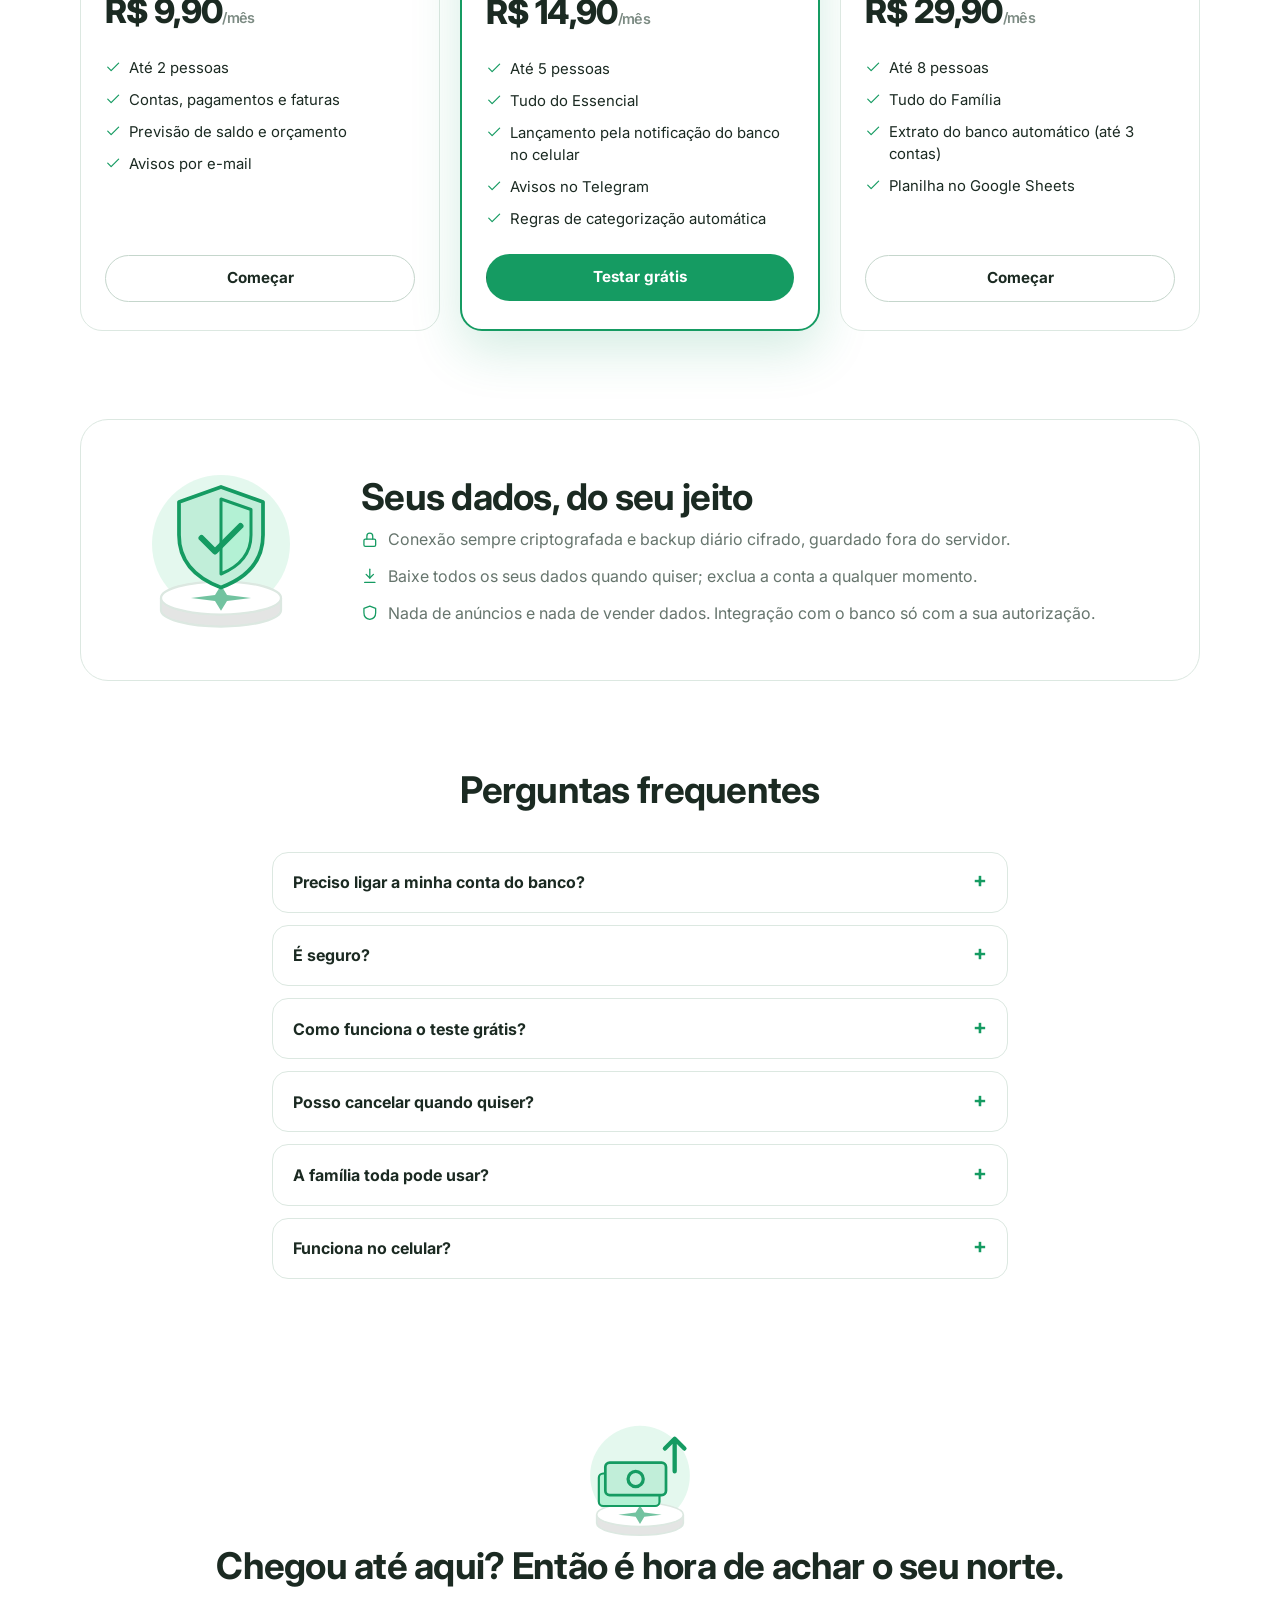
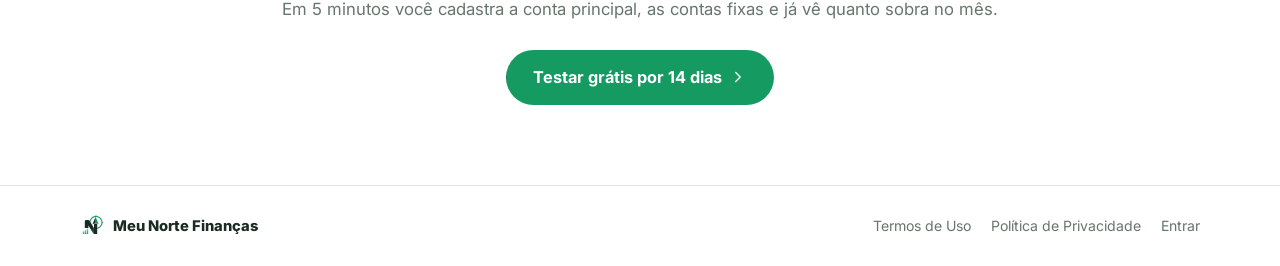
==== commit 89a167b8: "Por dentro: telas do sistema com dados de exemplo Seção nova depois de Recursos (português e inglês)" ====
--- a/index.html
+++ b/index.html
@@ -22,6 +22,7 @@
   <link href="https://fonts.googleapis.com/css2?family=Inter:wght@400;500;600;700;800&display=swap" rel="stylesheet">
   <link rel="stylesheet" href="tokens.css">
   <link rel="stylesheet" href="ilustracoes.css">
+  <link rel="stylesheet" href="vitrine.css">
   <link rel="stylesheet" href="estilo.css">
 </head>
 <body>
@@ -156,6 +157,76 @@
   <path class="il-claro" d="M39 84a10 13 0 0 1 20 0zM61 84a10 13 0 0 1 20 0z"/>
 </svg><h3>A família junta</h3><p>Cada pessoa com o seu acesso. O administrador escolhe quem vê cada tela.</p></article>
     </div>
+  </section>
+
+  <!-- Por dentro -->
+  <section id="por-dentro" class="secao largura por-dentro">
+    <div class="secao-titulo">
+      <h2>Por dentro do Meu Norte</h2>
+      <p>Telas de verdade do sistema, com dados de exemplo.</p>
+    </div>
+    <div class="por-dentro-telas">
+      <figure class="por-dentro-tela" data-anima>
+        <div class="telinha" aria-hidden="true">
+          <div class="telinha-topo"><i></i><i></i><i></i><strong>Painel</strong><span>‹ Outubro/2026 ›</span></div>
+          <div class="telinha-corpo">
+            <div class="telinha-cartoes">
+              <div class="telinha-cartao"><small>Disponível hoje</small><b>R$ 4.820,00</b><em>3 contas</em></div>
+              <div class="telinha-cartao"><small>Ainda vai sair</small><b>R$ 1.960,00</b><div class="telinha-barra"><span></span></div></div>
+              <div class="telinha-cartao sobra"><small>Sobra prevista</small><b>R$ 2.340,00</b><em>▲ 12% sobre setembro</em></div>
+            </div>
+            <div class="telinha-grafico">
+              <small>Receitas × despesas, últimos 6 meses</small>
+              <div class="telinha-colunas">
+                <div class="telinha-mes"><i style="height:78%"></i><i style="height:66%"></i></div>
+                <div class="telinha-mes"><i style="height:80%"></i><i style="height:74%"></i></div>
+                <div class="telinha-mes"><i style="height:76%"></i><i style="height:58%"></i></div>
+                <div class="telinha-mes"><i style="height:84%"></i><i style="height:62%"></i></div>
+                <div class="telinha-mes"><i style="height:82%"></i><i style="height:55%"></i></div>
+                <div class="telinha-mes"><i style="height:90%"></i><i style="height:52%"></i></div>
+              </div>
+            </div>
+          </div>
+        </div>
+        <figcaption><strong>Painel do mês</strong>O que você tem hoje, o que ainda vai sair e quanto sobra.</figcaption>
+      </figure>
+      <figure class="por-dentro-tela" data-anima>
+        <div class="telinha" aria-hidden="true">
+          <div class="telinha-topo"><i></i><i></i><i></i><strong>Pagamentos</strong><span>‹ Outubro/2026 ›</span></div>
+          <div class="telinha-corpo">
+            <div class="telinha-grupo">Hoje e amanhã</div>
+            <div class="telinha-linha paga"><span class="telinha-check">✓</span><div>Luz<small>vence hoje</small></div><b>R$ 210,00</b></div>
+            <div class="telinha-linha"><span class="telinha-check"></span><div>Internet<small>vence amanhã</small></div><b>R$ 119,90</b></div>
+            <div class="telinha-grupo">Esta semana</div>
+            <div class="telinha-linha"><span class="telinha-check"></span><div>Escola<small>vence sexta, dia 30</small></div><b>R$ 980,00</b></div>
+            <span class="telinha-aviso">Luz paga pela conta Itaú <u>Desfazer</u></span>
+          </div>
+        </div>
+        <figcaption><strong>Pagamentos</strong>As contas por vencimento e um toque para marcar como paga.</figcaption>
+      </figure>
+      <figure class="por-dentro-tela" data-anima>
+        <div class="orbita" aria-hidden="true">
+          <div class="orbita-anel"></div>
+          <div class="orbita-anel dentro"></div>
+          <div class="orbita-giro">
+            <div class="orbita-item" style="--a:-90deg"><span>Contas</span></div>
+            <div class="orbita-item" style="--a:-18deg"><span>Faturas</span></div>
+            <div class="orbita-item" style="--a:54deg"><span>Previsão</span></div>
+            <div class="orbita-item" style="--a:126deg"><span>Orçamento</span></div>
+            <div class="orbita-item" style="--a:198deg"><span>Relatórios</span></div>
+          </div>
+          <div class="orbita-giro dentro">
+            <div class="orbita-item" style="--a:18deg"><span><i>AS</i>Ana</span></div>
+            <div class="orbita-item" style="--a:162deg"><span><i>LU</i>Lu</span></div>
+            <div class="orbita-item" style="--a:270deg"><span><i>BR</i>Bruno</span></div>
+          </div>
+          <div class="orbita-centro"><img src="marca/simbolo-fundo-escuro.svg" class="so-tema-escuro" alt=""><img src="marca/simbolo-fundo-claro.svg" class="so-tema-claro" alt=""></div>
+          <div class="orbita-balao"><small>Bruno · agora</small>Paguei a luz pelo Itaú ✓</div>
+        </div>
+        <figcaption><strong>A família junta</strong>Cada pessoa com o seu acesso e a conversa da família.</figcaption>
+      </figure>
+    </div>
+    <p class="por-dentro-nota">Valores e nomes de exemplo.</p>
   </section>
 
   <!-- Simulador -->
--- a/vitrine.css
+++ b/vitrine.css
@@ -0,0 +1,141 @@
+/* Vitrine do login (J21) e do site: telas do sistema com dados de exemplo,
+   feitas em HTML (nada de print), nas cores dos tokens. Cada slide anima
+   quando ganha a classe .ativo (static/js/vitrine.js); com menos movimento,
+   fica tudo parado e visivel. O site (meunortefinancas-site) usa uma copia. */
+
+.telinha {
+  width: min(440px, 100%);
+  border-radius: 18px;
+  background: var(--surface);
+  border: 1px solid var(--border);
+  box-shadow: 0 24px 48px -24px color-mix(in srgb, var(--text-primary) 35%, transparent);
+  overflow: hidden;
+  text-align: left;
+  font-size: 12px;
+  color: var(--text-primary);
+}
+.telinha-topo {
+  display: flex; align-items: center; gap: .4rem; padding: .55rem .8rem;
+  border-bottom: 1px solid var(--border-soft, var(--border));
+  background: color-mix(in srgb, var(--bg-primary) 60%, var(--surface));
+}
+.telinha-topo i { width: 8px; height: 8px; border-radius: 50%; background: var(--border); }
+.telinha-topo strong { margin-left: .4rem; font-size: 11px; font-weight: 600; }
+.telinha-topo span { margin-left: auto; font-size: 10.5px; color: var(--text-secondary); }
+.telinha-corpo { padding: .8rem; display: grid; gap: .6rem; }
+
+/* Painel: 3 cartoes e o grafico de 6 meses */
+.telinha-cartoes { display: grid; grid-template-columns: repeat(3, 1fr); gap: .45rem; }
+.telinha-cartao {
+  border: 1px solid var(--border); border-radius: 12px; padding: .55rem .6rem;
+  display: grid; gap: .2rem; background: var(--surface);
+}
+.telinha-cartao small { font-size: 9.5px; color: var(--text-secondary); }
+.telinha-cartao b { font-size: 13px; font-weight: 700; letter-spacing: -.01em; white-space: nowrap; }
+.telinha-cartao.sobra b { color: var(--success); }
+.telinha-cartao em { font-style: normal; font-size: 9.5px; color: var(--success); }
+.telinha-barra { height: 5px; border-radius: 99px; background: var(--border); overflow: hidden; }
+.telinha-barra span { display: block; height: 100%; width: 62%; border-radius: inherit; background: var(--brand-primary); }
+.telinha-grafico {
+  border: 1px solid var(--border); border-radius: 12px; padding: .6rem .7rem .4rem;
+  display: grid; gap: .4rem;
+}
+.telinha-grafico small { font-size: 9.5px; color: var(--text-secondary); }
+.telinha-colunas { height: 86px; display: flex; align-items: flex-end; gap: 10px; }
+.telinha-mes { flex: 1; height: 100%; display: flex; align-items: flex-end; justify-content: center; gap: 3px; }
+.telinha-mes i { width: 9px; border-radius: 4px 4px 0 0; transform-origin: bottom; }
+.telinha-mes i:first-child { background: var(--success); }
+.telinha-mes i:last-child { background: color-mix(in srgb, var(--danger) 80%, transparent); }
+
+/* Pagamentos: grupos por vencimento e o aviso com Desfazer */
+.telinha-grupo { font-size: 9.5px; font-weight: 700; letter-spacing: .06em; text-transform: uppercase; color: var(--text-secondary); margin-top: .1rem; }
+.telinha-linha {
+  display: flex; align-items: center; gap: .55rem; padding: .5rem .6rem;
+  border: 1px solid var(--border); border-radius: 11px;
+}
+.telinha-check {
+  width: 16px; height: 16px; border-radius: 5px; border: 1.5px solid var(--border);
+  display: inline-flex; align-items: center; justify-content: center; color: #fff; font-size: 10px; line-height: 1;
+}
+.telinha-linha div { flex: 1; display: grid; }
+.telinha-linha div small { font-size: 9.5px; color: var(--text-secondary); }
+.telinha-linha b { font-weight: 700; white-space: nowrap; }
+.telinha-linha.atrasada small { color: var(--danger); }
+.telinha-linha.paga .telinha-check { background: var(--success); border-color: var(--success); }
+.telinha-aviso {
+  justify-self: center; display: inline-flex; align-items: center; gap: .6rem;
+  padding: .45rem .75rem; border-radius: 99px; font-size: 10.5px;
+  background: var(--text-primary); color: var(--surface);
+}
+.telinha-aviso u { text-decoration: none; font-weight: 700; color: var(--brand-mint); }
+
+/* Familia: o simbolo da marca no centro e o que a familia usa em orbita */
+.orbita { position: relative; width: min(340px, 100%); aspect-ratio: 1; }
+.orbita-centro {
+  position: absolute; inset: 34%; border-radius: 28px; display: flex; align-items: center; justify-content: center;
+  background: var(--surface); border: 1px solid var(--border);
+  box-shadow: 0 18px 40px -18px color-mix(in srgb, var(--brand-primary) 60%, transparent);
+}
+.orbita-centro img { width: 64%; height: 64%; }
+.orbita-anel { position: absolute; inset: 0; border-radius: 50%; border: 1px dashed color-mix(in srgb, var(--brand-primary) 30%, transparent); }
+.orbita-anel.dentro { inset: 18%; }
+/* --a e o angulo do item no anel; --r, o raio (anel de fora ou de dentro). */
+.orbita-item {
+  position: absolute; left: 50%; top: 50%; width: 0; height: 0;
+  transform: rotate(var(--a)) translateX(var(--r, 160px)) rotate(calc(var(--a) * -1));
+}
+.dentro .orbita-item { --r: 108px; }
+.orbita-item span {
+  position: absolute; transform: translate(-50%, -50%); white-space: nowrap;
+  display: inline-flex; align-items: center; gap: .35rem;
+  padding: .35rem .65rem; border-radius: 99px; font-size: 11px; font-weight: 600;
+  background: var(--surface); border: 1px solid var(--border);
+  box-shadow: 0 8px 18px -12px color-mix(in srgb, var(--text-primary) 45%, transparent);
+}
+.orbita-item span i {
+  width: 18px; height: 18px; border-radius: 6px; font-style: normal; font-size: 9px; font-weight: 700;
+  display: inline-flex; align-items: center; justify-content: center; color: #fff; background: var(--brand-primary);
+}
+.orbita-balao {
+  position: absolute; right: -6%; bottom: -4%; max-width: 58%;
+  padding: .5rem .7rem; border-radius: 14px 14px 4px 14px; font-size: 11px; line-height: 1.35;
+  background: var(--brand-primary); color: #fff;
+  box-shadow: 0 12px 24px -14px color-mix(in srgb, var(--brand-primary) 80%, transparent);
+}
+.orbita-balao small { display: block; opacity: .85; font-size: 9.5px; }
+
+@media (prefers-reduced-motion: no-preference) {
+  /* Entra aos poucos quando o slide fica ativo. */
+  .ativo .telinha { animation: telinha-sobe .6s ease-out both; }
+  .ativo .telinha-cartao { animation: telinha-sobe .5s ease-out both; }
+  .ativo .telinha-cartao:nth-child(2) { animation-delay: .15s; }
+  .ativo .telinha-cartao:nth-child(3) { animation-delay: .3s; }
+  .ativo .telinha-barra span { animation: telinha-enche 1.4s .6s ease-out both; }
+  .ativo .telinha-mes i { animation: telinha-cresce .8s ease-out both; }
+  .ativo .telinha-mes:nth-child(2) i { animation-delay: .1s; }
+  .ativo .telinha-mes:nth-child(3) i { animation-delay: .2s; }
+  .ativo .telinha-mes:nth-child(4) i { animation-delay: .3s; }
+  .ativo .telinha-mes:nth-child(5) i { animation-delay: .4s; }
+  .ativo .telinha-mes:nth-child(6) i { animation-delay: .5s; }
+  .ativo .telinha-linha { animation: telinha-entra .45s ease-out both; }
+  .ativo .telinha-linha:nth-of-type(2) { animation-delay: .12s; }
+  .ativo .telinha-linha:nth-of-type(3) { animation-delay: .24s; }
+  .ativo .telinha-linha:nth-of-type(4) { animation-delay: .36s; }
+  .ativo .telinha-linha.paga .telinha-check { animation: telinha-marca .4s 1.6s ease-out both; }
+  .ativo .telinha-linha.paga b { animation: telinha-apaga .4s 1.6s ease-out both; }
+  .ativo .telinha-aviso { animation: telinha-aviso .5s 2s ease-out both; }
+  .orbita-giro { position: absolute; inset: 0; animation: orbita-gira 60s linear infinite; }
+  .orbita-giro.dentro { animation-duration: 42s; animation-direction: reverse; }
+  .orbita-giro .orbita-item span { animation: orbita-desgira 60s linear infinite; }
+  .orbita-giro.dentro .orbita-item span { animation-duration: 42s; animation-direction: reverse; }
+  .ativo .orbita-balao { animation: telinha-aviso .5s 1.2s ease-out both; }
+}
+@keyframes telinha-sobe { from { opacity: 0; transform: translateY(14px); } to { opacity: 1; transform: none; } }
+@keyframes telinha-entra { from { opacity: 0; transform: translateX(-12px); } to { opacity: 1; transform: none; } }
+@keyframes telinha-enche { from { width: 0; } }
+@keyframes telinha-cresce { from { transform: scaleY(0); } }
+@keyframes telinha-marca { from { background: transparent; border-color: var(--border); color: transparent; } }
+@keyframes telinha-apaga { to { opacity: .45; text-decoration: line-through; } }
+@keyframes telinha-aviso { from { opacity: 0; transform: translateY(10px) scale(.96); } to { opacity: 1; transform: none; } }
+@keyframes orbita-gira { to { transform: rotate(360deg); } }
+@keyframes orbita-desgira { from { transform: translate(-50%, -50%) rotate(0deg); } to { transform: translate(-50%, -50%) rotate(-360deg); } }
--- a/estilo.css
+++ b/estilo.css
@@ -214,3 +214,21 @@
   /* O "Testar gratis" do inicio aparece logo abaixo; no topo ficam marca, idioma e tema. */
   .topo-acoes .botao-principal { display: none; }
 }
+
+/* Por dentro: telas do sistema com dados de exemplo (o CSS delas vem do
+   app, vitrine.css); animam quando aparecem na tela (site.js). */
+.por-dentro-telas { display: grid; grid-template-columns: repeat(3, 1fr); gap: 1.5rem; align-items: start; }
+.por-dentro-tela { margin: 0; display: grid; gap: 1rem; justify-items: center; }
+.por-dentro-tela .telinha, .por-dentro-tela .orbita { width: 100%; max-width: 360px; }
+.por-dentro-tela .orbita { max-width: 320px; margin: .5rem 0 1rem; }
+.por-dentro-tela figcaption { display: grid; gap: .2rem; text-align: center; color: var(--text-secondary); font-size: .95rem; max-width: 30ch; }
+.por-dentro-tela figcaption strong { color: var(--text-primary); font-size: 1.02rem; }
+.por-dentro-nota { text-align: center; color: var(--text-muted); font-size: .82rem; margin: 2rem 0 0; }
+@media (max-width: 960px) {
+  .por-dentro-telas { grid-template-columns: 1fr; gap: 2.5rem; }
+}
+@media (max-width: 420px) {
+  .por-dentro-tela .orbita { max-width: 280px; }
+  .por-dentro-tela .orbita .orbita-item { --r: 132px; }
+  .por-dentro-tela .orbita .dentro .orbita-item { --r: 88px; }
+}
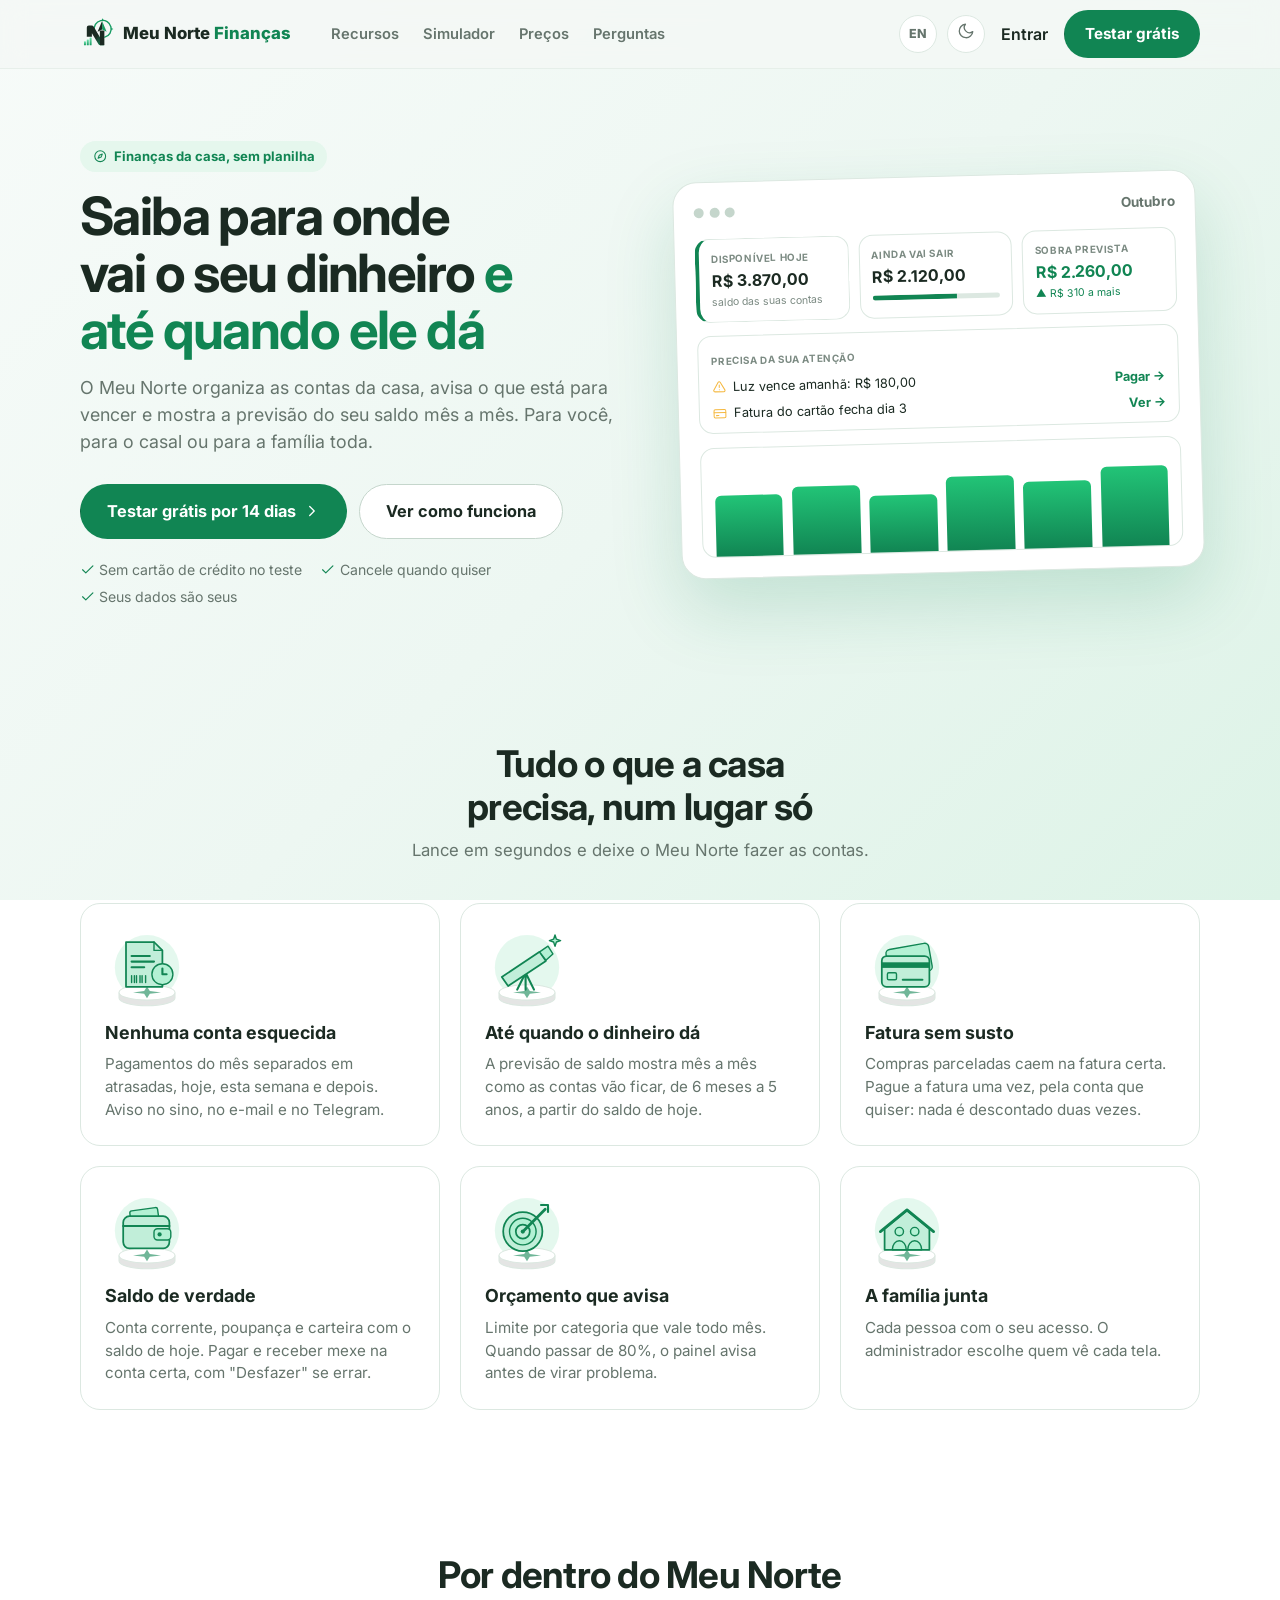
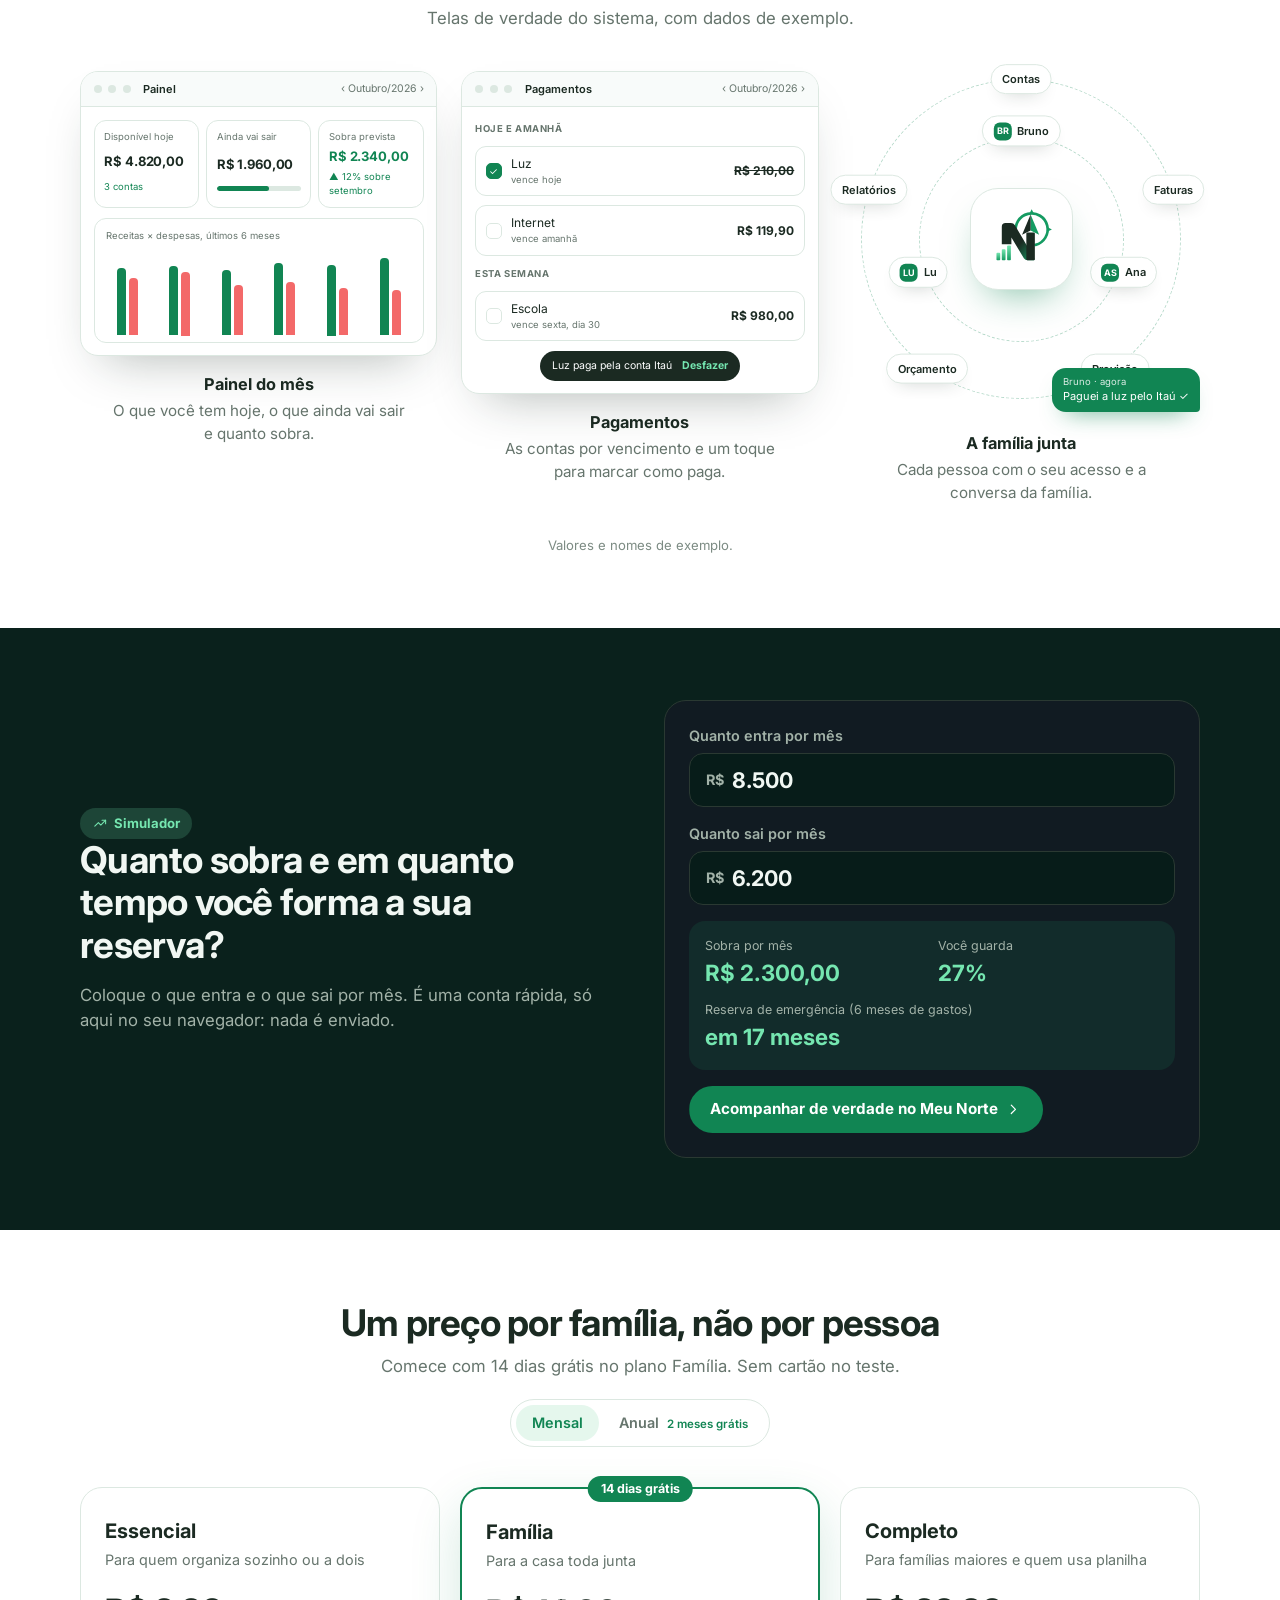
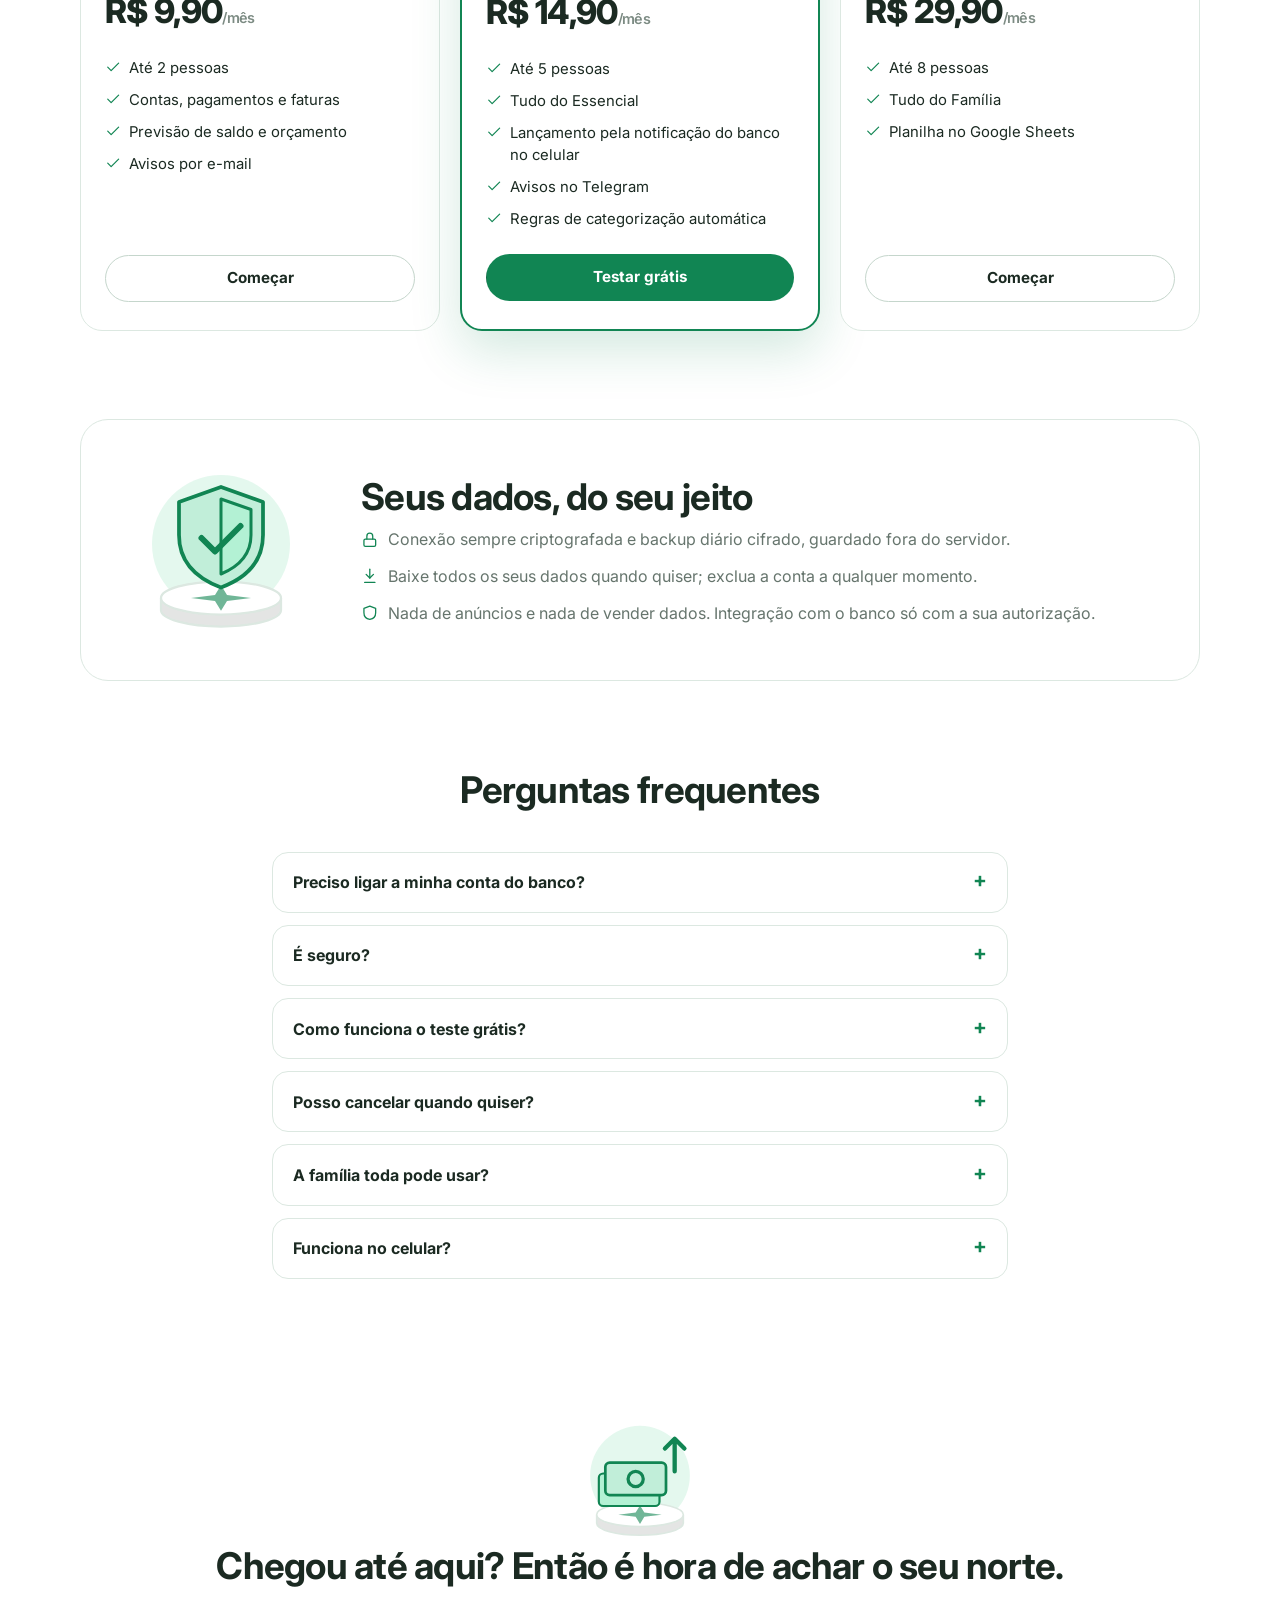
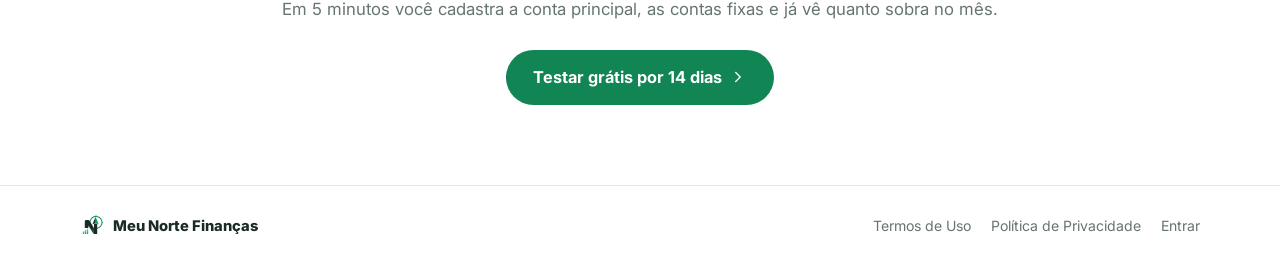
==== commit f524bf86: "Completo sem o extrato automatico do banco (Pluggy desligada) Co-Authored-By: Claude Opus 5.5 <norep" ====
--- a/index.html
+++ b/index.html
@@ -293,12 +293,11 @@
       </article>
       <article class="plano">
         <h3>Completo</h3>
-        <p class="plano-para">Para quem quer tudo automático</p>
+        <p class="plano-para">Para famílias maiores e quem usa planilha</p>
         <p class="plano-preco"><span class="preco-mensal">R$ 29,90<small>/mês</small></span><span class="preco-anual">R$ 299<small>/ano</small></span></p>
         <ul>
           <li><svg xmlns="http://www.w3.org/2000/svg" viewBox="0 0 24 24" class="icone" fill="none" stroke="currentColor" stroke-width="1.75" stroke-linecap="round" stroke-linejoin="round" aria-hidden="true" focusable="false"><path d="M20 6 9 17l-5-5"/></svg> Até 8 pessoas</li>
           <li><svg xmlns="http://www.w3.org/2000/svg" viewBox="0 0 24 24" class="icone" fill="none" stroke="currentColor" stroke-width="1.75" stroke-linecap="round" stroke-linejoin="round" aria-hidden="true" focusable="false"><path d="M20 6 9 17l-5-5"/></svg> Tudo do Família</li>
-          <li><svg xmlns="http://www.w3.org/2000/svg" viewBox="0 0 24 24" class="icone" fill="none" stroke="currentColor" stroke-width="1.75" stroke-linecap="round" stroke-linejoin="round" aria-hidden="true" focusable="false"><path d="M20 6 9 17l-5-5"/></svg> Extrato do banco automático (até 3 contas)</li>
           <li><svg xmlns="http://www.w3.org/2000/svg" viewBox="0 0 24 24" class="icone" fill="none" stroke="currentColor" stroke-width="1.75" stroke-linecap="round" stroke-linejoin="round" aria-hidden="true" focusable="false"><path d="M20 6 9 17l-5-5"/></svg> Planilha no Google Sheets</li>
         </ul>
         <a href="https://app.meunortefinancas.com.br/register" class="botao botao-contorno">Começar</a>
@@ -333,7 +332,7 @@
       <h2>Perguntas frequentes</h2>
     </div>
     <div class="perguntas">
-      <details><summary>Preciso ligar a minha conta do banco?</summary><p>Não. Você pode lançar tudo à mão, em segundos. Se quiser automático, o plano Família lê a notificação do banco no celular e o Completo puxa o extrato pela integração bancária, sempre com a sua autorização.</p></details>
+      <details><summary>Preciso ligar a minha conta do banco?</summary><p>Não. Você pode lançar tudo à mão, em segundos. Se quiser automático, o plano Família lê a notificação do banco no celular, e você também pode importar o extrato (OFX ou CSV) do seu banco.</p></details>
       <details><summary>É seguro?</summary><p>A conexão é criptografada, o banco de dados tem backup diário cifrado e ninguém da equipe vê os seus valores. Você baixa ou apaga os seus dados quando quiser, como manda a LGPD.</p></details>
       <details><summary>Como funciona o teste grátis?</summary><p>São 14 dias no plano Família, sem cartão. No fim, você escolhe um plano. Se não escolher, nada é apagado: você continua vendo e baixando tudo, só não lança coisas novas.</p></details>
       <details><summary>Posso cancelar quando quiser?</summary><p>Sim, direto no app, sem falar com ninguém. O plano vale até o fim do período pago, e os seus dados continuam disponíveis para baixar.</p></details>
--- a/tokens.css
+++ b/tokens.css
@@ -8,12 +8,12 @@
 
 :root {
   /* Marca */
-  --brand-primary: #159B62;
-  --brand-primary-hover: #117C4E;
+  --brand-primary: #118553;
+  --brand-primary-hover: #0D6B43;
   --brand-accent: #22C477;
   --brand-mint: #75E6B0;
   --brand-soft: #E5F7ED;
-  --brand-gradient: linear-gradient(135deg, #159B62 0%, #22C477 55%, #75E6B0 100%);
+  --brand-gradient: linear-gradient(135deg, #118553 0%, #22C477 55%, #75E6B0 100%);
   --on-brand: #FFFFFF; /* texto sobre o verde da marca */
 
   /* Tema claro */
@@ -33,7 +33,7 @@
   --app-background: linear-gradient(135deg, #F7FBF9 0%, #EDF7F2 52%, #DDF3E7 100%);
 
   /* Cores semanticas */
-  --success: #159B62;
+  --success: #118553;
   --danger: #F04444;
   --danger-hover: #D63535;
   --warning: #F5B942;
@@ -49,7 +49,7 @@
   --border-soft: var(--border);
   --border-mid: var(--border-strong);
   --color-receita: var(--success);
-  --color-receita-2: var(--brand-primary-hover);
+  --color-receita-2: color-mix(in srgb, var(--success) 80%, #000);
   --color-despesa: var(--danger);
   --color-despesa-2: var(--danger-hover);
   --color-sobra: var(--info);
@@ -103,6 +103,92 @@
   --wealth: #C58AE0;
 
   --shadow-card: 0 4px 16px rgba(0, 0, 0, 0.30);
+}
+
+/* Cor do sistema (Configuracoes > Aparencia, models.CoresDoSistema): cada
+   paleta troca a cor da marca e o fundo da aplicacao (degrade, menu,
+   superficie elevada e bordas), no claro e no escuro; receita, despesa,
+   alerta e patrimonio continuam iguais. O seletor do escuro tem os dois
+   atributos para vencer o [data-theme="dark"]. */
+[data-cor="oceano"] {
+  --brand-primary: #1D6FD8; --brand-primary-hover: #1757AB; --brand-accent: #3B8EF0; --brand-mint: #8CC2FF; --brand-soft: #E6F0FD;
+  --brand-gradient: linear-gradient(135deg, #1D6FD8 0%, #3B8EF0 55%, #8CC2FF 100%); --on-brand: #FFFFFF;
+  --bg-primary: #F4F7FB; --bg-gradient-start: #F7FAFD; --bg-gradient-middle: #EDF3FB; --bg-gradient-end: #DDE9F8;
+  --border: #DCE4EE; --border-strong: #C5D2E2;
+  --app-background: linear-gradient(135deg, #F7FAFD 0%, #EDF3FB 52%, #DDE9F8 100%);
+}
+[data-theme="dark"][data-cor="oceano"] {
+  --surface: #0F1A2B;
+  --brand-primary: #5BA2FF; --brand-primary-hover: #9CC7FF; --brand-accent: #9CC7FF; --brand-mint: #9CC7FF; --brand-soft: #13294A; --on-brand: #031225;
+  --bg-primary: #071425; --bg-gradient-start: #061021; --bg-gradient-middle: #0A1A30; --bg-gradient-end: #0B2A55;
+  --sidebar-bg: #0C1626; --surface-elevated: #18233A; --border: #2A3448; --border-strong: #3A4660;
+  --app-background:
+    radial-gradient(ellipse at 85% 0%, rgba(91, 162, 255, 0.22) 0%, rgba(91, 162, 255, 0) 55%),
+    linear-gradient(135deg, #061021 0%, #0A1A30 60%, #071425 100%);
+}
+[data-cor="indigo"] {
+  --brand-primary: #4F46E5; --brand-primary-hover: #3F37C9; --brand-accent: #6366F1; --brand-mint: #A5B4FC; --brand-soft: #EEF0FE;
+  --brand-gradient: linear-gradient(135deg, #4F46E5 0%, #6366F1 55%, #A5B4FC 100%); --on-brand: #FFFFFF;
+  --bg-primary: #F5F5FC; --bg-gradient-start: #F8F8FE; --bg-gradient-middle: #EEEFFC; --bg-gradient-end: #E0E2FA;
+  --border: #DEDFF0; --border-strong: #C8CAE6;
+  --app-background: linear-gradient(135deg, #F8F8FE 0%, #EEEFFC 52%, #E0E2FA 100%);
+}
+[data-theme="dark"][data-cor="indigo"] {
+  --surface: #13132C;
+  --brand-primary: #8B8FF8; --brand-primary-hover: #B4B7FB; --brand-accent: #B4B7FB; --brand-mint: #B4B7FB; --brand-soft: #24264F; --on-brand: #0B0B2A;
+  --bg-primary: #0B0B24; --bg-gradient-start: #08081D; --bg-gradient-middle: #121233; --bg-gradient-end: #1E1B4B;
+  --sidebar-bg: #10102A; --surface-elevated: #1D1D3D; --border: #2E2E4F; --border-strong: #3E3E64;
+  --app-background:
+    radial-gradient(ellipse at 85% 0%, rgba(139, 143, 248, 0.22) 0%, rgba(139, 143, 248, 0) 55%),
+    linear-gradient(135deg, #08081D 0%, #121233 60%, #0B0B24 100%);
+}
+[data-cor="rosa"] {
+  --brand-primary: #D6336C; --brand-primary-hover: #B02659; --brand-accent: #E8598A; --brand-mint: #F7A8C4; --brand-soft: #FCE8F0;
+  --brand-gradient: linear-gradient(135deg, #D6336C 0%, #E8598A 55%, #F7A8C4 100%); --on-brand: #FFFFFF;
+  --bg-primary: #FBF5F7; --bg-gradient-start: #FDF8FA; --bg-gradient-middle: #FBEEF3; --bg-gradient-end: #F8DEE8;
+  --border: #EEDDE4; --border-strong: #E2C6D1;
+  --app-background: linear-gradient(135deg, #FDF8FA 0%, #FBEEF3 52%, #F8DEE8 100%);
+}
+[data-theme="dark"][data-cor="rosa"] {
+  --surface: #1E1218;
+  --brand-primary: #F06A9A; --brand-primary-hover: #F7A8C4; --brand-accent: #F7A8C4; --brand-mint: #F7A8C4; --brand-soft: #4A1E2F; --on-brand: #2A0613;
+  --bg-primary: #1C0A12; --bg-gradient-start: #16070E; --bg-gradient-middle: #2A0F1C; --bg-gradient-end: #4A1630;
+  --sidebar-bg: #1A0C13; --surface-elevated: #2A1720; --border: #432C36; --border-strong: #573C48;
+  --app-background:
+    radial-gradient(ellipse at 85% 0%, rgba(240, 106, 154, 0.20) 0%, rgba(240, 106, 154, 0) 55%),
+    linear-gradient(135deg, #16070E 0%, #2A0F1C 60%, #1C0A12 100%);
+}
+[data-cor="laranja"] {
+  --brand-primary: #C2560F; --brand-primary-hover: #9E450B; --brand-accent: #E07A2E; --brand-mint: #FBC08F; --brand-soft: #FDEEE2;
+  --brand-gradient: linear-gradient(135deg, #C2560F 0%, #E07A2E 55%, #FBC08F 100%); --on-brand: #FFFFFF;
+  --bg-primary: #FBF7F3; --bg-gradient-start: #FDFAF7; --bg-gradient-middle: #FBF1E8; --bg-gradient-end: #F8E3D2;
+  --border: #EDE1D6; --border-strong: #E0CDBD;
+  --app-background: linear-gradient(135deg, #FDFAF7 0%, #FBF1E8 52%, #F8E3D2 100%);
+}
+[data-theme="dark"][data-cor="laranja"] {
+  --surface: #1D150F;
+  --brand-primary: #F59A52; --brand-primary-hover: #FBC08F; --brand-accent: #FBC08F; --brand-mint: #FBC08F; --brand-soft: #47290F; --on-brand: #241002;
+  --bg-primary: #1A0E06; --bg-gradient-start: #140A04; --bg-gradient-middle: #26150A; --bg-gradient-end: #4A2510;
+  --sidebar-bg: #190F08; --surface-elevated: #2A1D13; --border: #43342A; --border-strong: #57463A;
+  --app-background:
+    radial-gradient(ellipse at 85% 0%, rgba(245, 154, 82, 0.20) 0%, rgba(245, 154, 82, 0) 55%),
+    linear-gradient(135deg, #140A04 0%, #26150A 60%, #1A0E06 100%);
+}
+[data-cor="grafite"] {
+  --brand-primary: #3F4A55; --brand-primary-hover: #2C353E; --brand-accent: #64748B; --brand-mint: #A7B4C2; --brand-soft: #EDF0F3;
+  --brand-gradient: linear-gradient(135deg, #3F4A55 0%, #64748B 55%, #A7B4C2 100%); --on-brand: #FFFFFF;
+  --bg-primary: #F5F6F8; --bg-gradient-start: #F8F9FA; --bg-gradient-middle: #EEF0F3; --bg-gradient-end: #E1E5EA;
+  --border: #DDE1E6; --border-strong: #C7CDD5;
+  --app-background: linear-gradient(135deg, #F8F9FA 0%, #EEF0F3 52%, #E1E5EA 100%);
+}
+[data-theme="dark"][data-cor="grafite"] {
+  --surface: #15191E;
+  --brand-primary: #A7B4C2; --brand-primary-hover: #CBD5E1; --brand-accent: #CBD5E1; --brand-mint: #CBD5E1; --brand-soft: #26303A; --on-brand: #0B1015;
+  --bg-primary: #0E1114; --bg-gradient-start: #0A0C0F; --bg-gradient-middle: #14181D; --bg-gradient-end: #1F262E;
+  --sidebar-bg: #111418; --surface-elevated: #1E2329; --border: #333A42; --border-strong: #444C56;
+  --app-background:
+    radial-gradient(ellipse at 85% 0%, rgba(167, 180, 194, 0.14) 0%, rgba(167, 180, 194, 0) 55%),
+    linear-gradient(135deg, #0A0C0F 0%, #14181D 60%, #0E1114 100%);
 }
 
 /* Pico CSS usa as proprias variaveis: apontam para os tokens nos dois temas. */
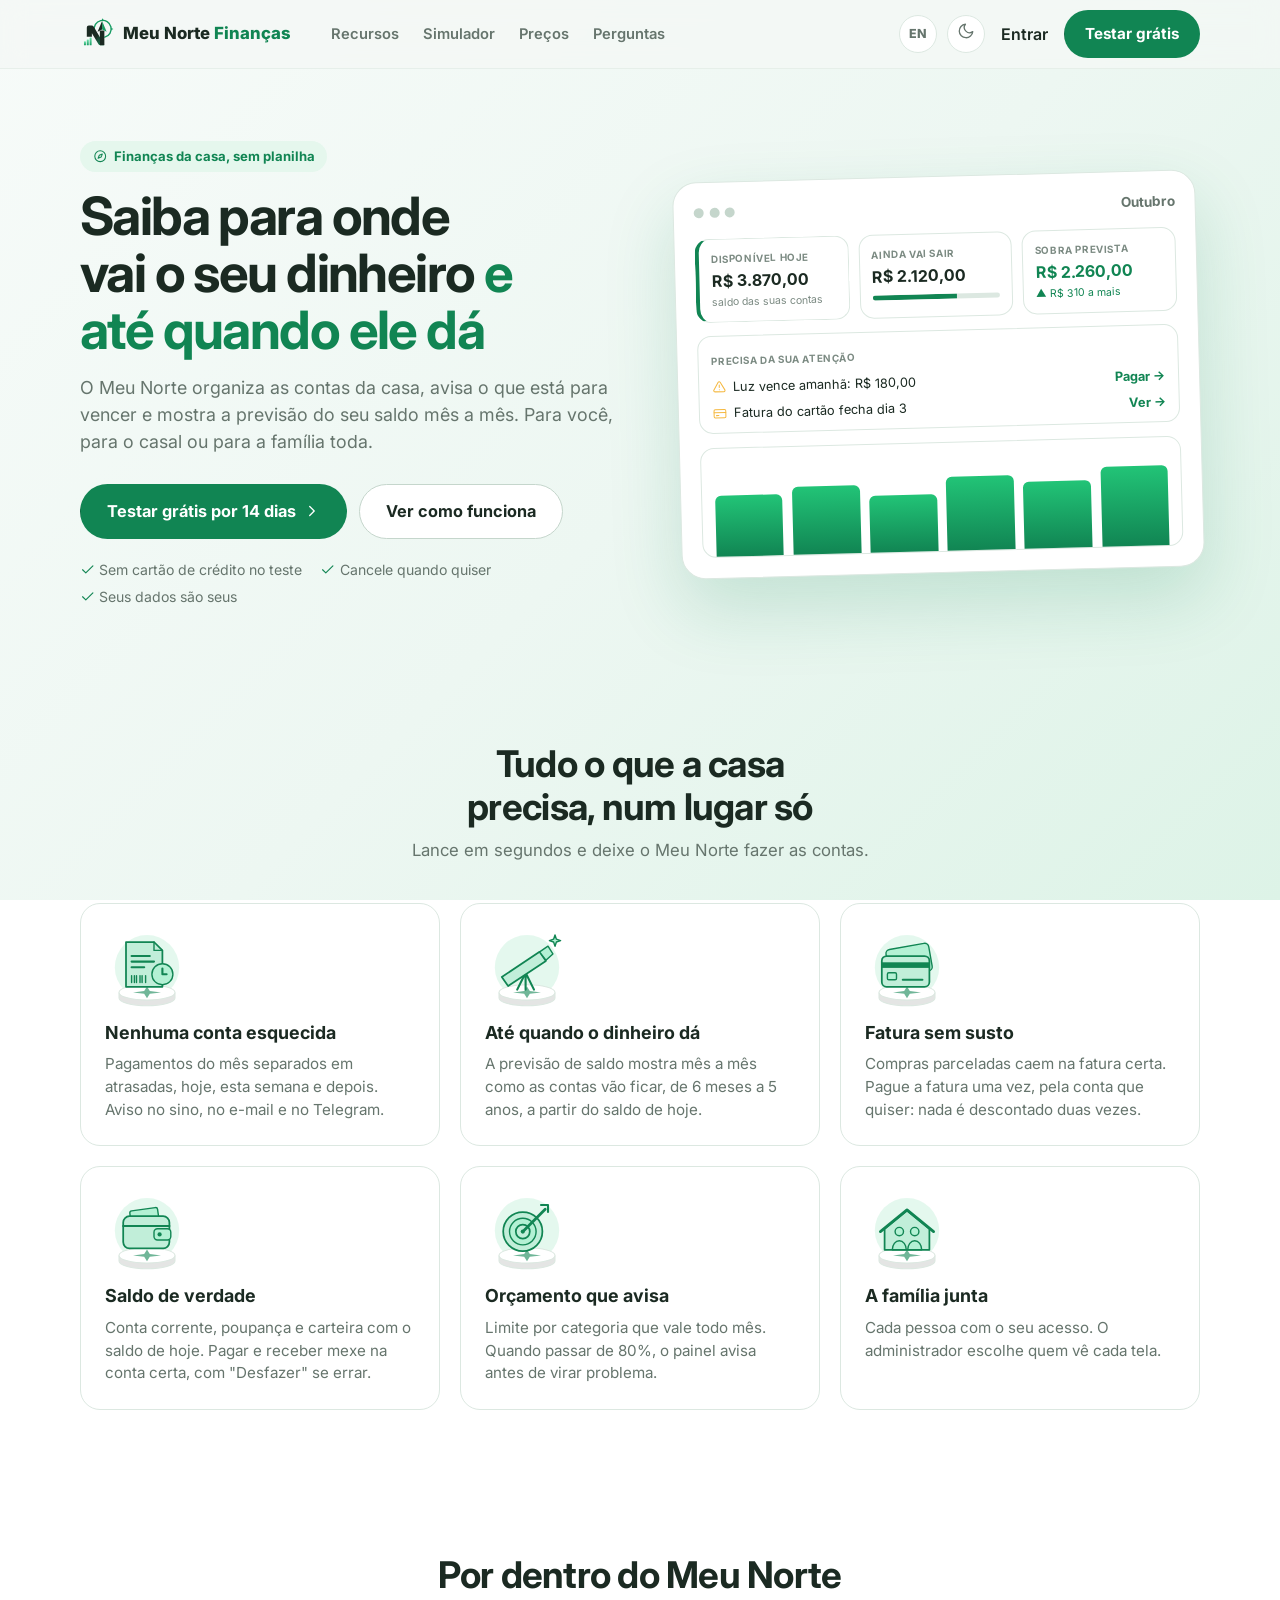
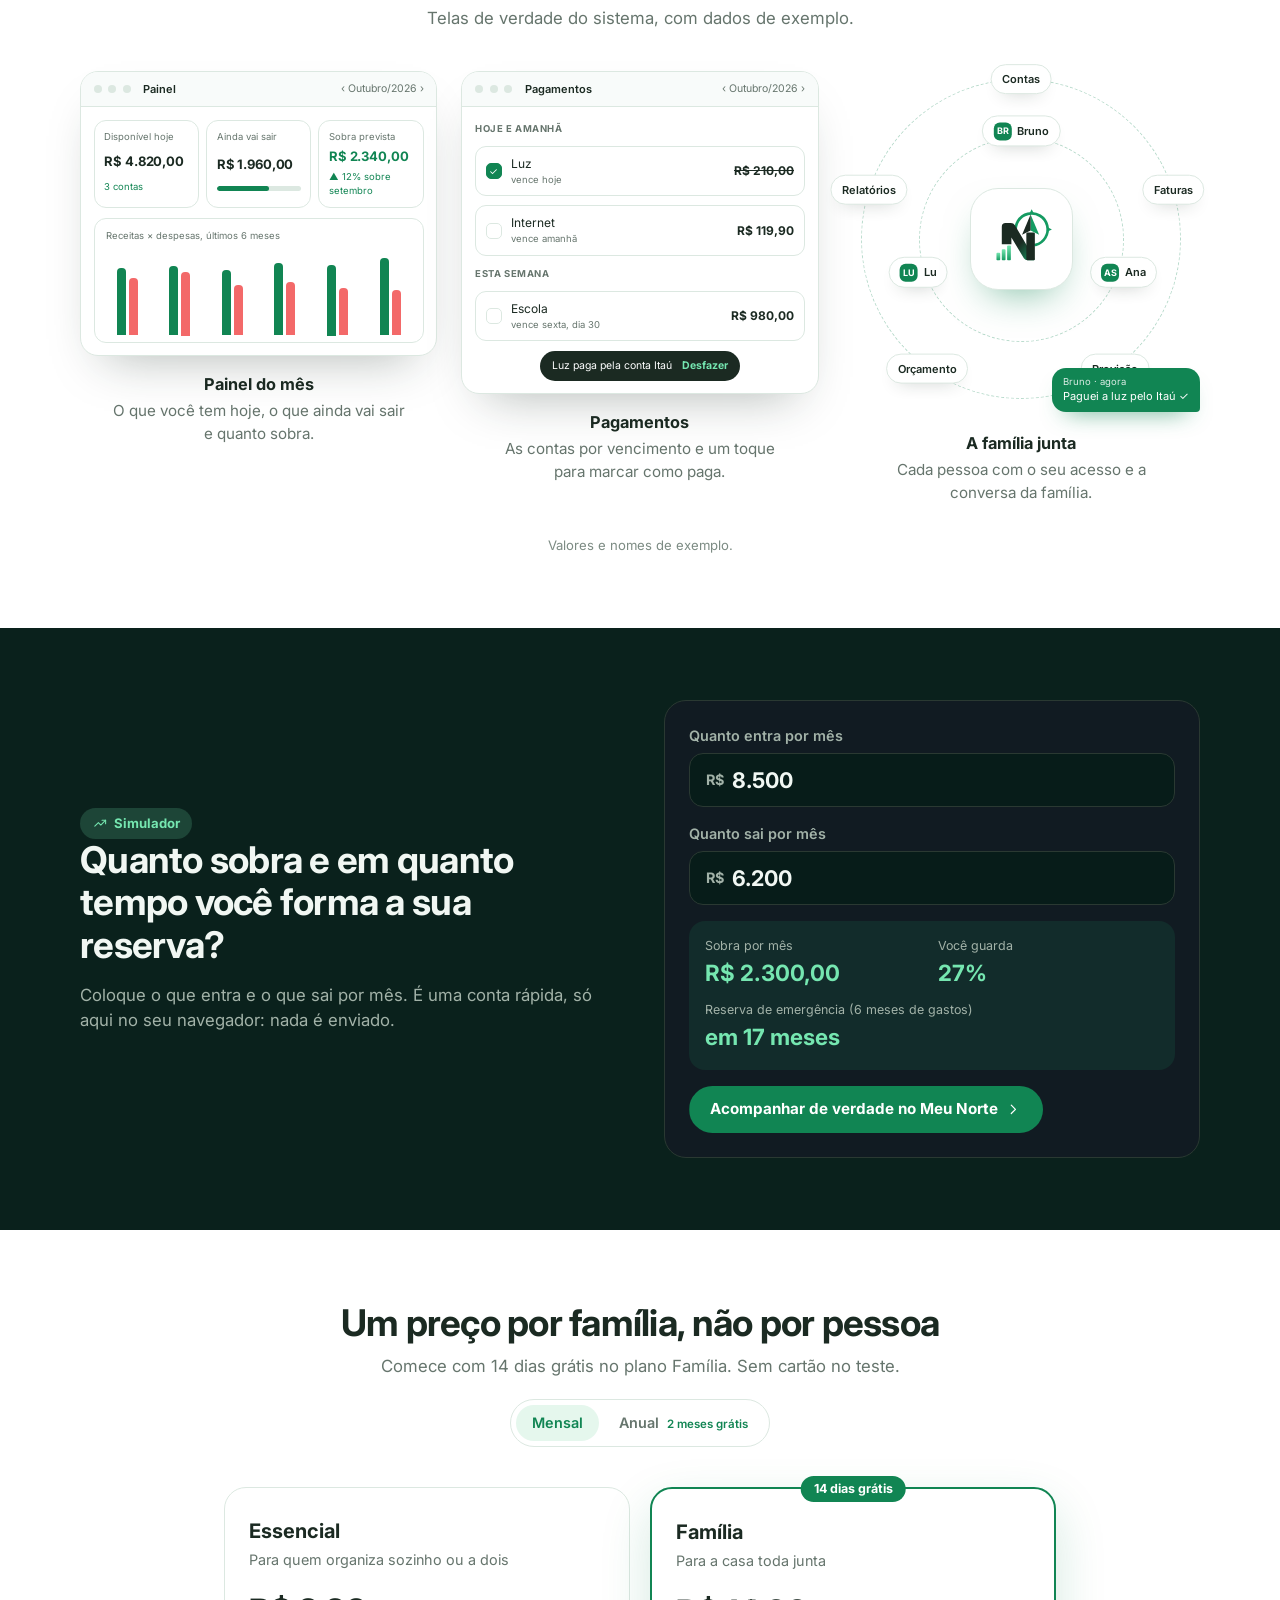
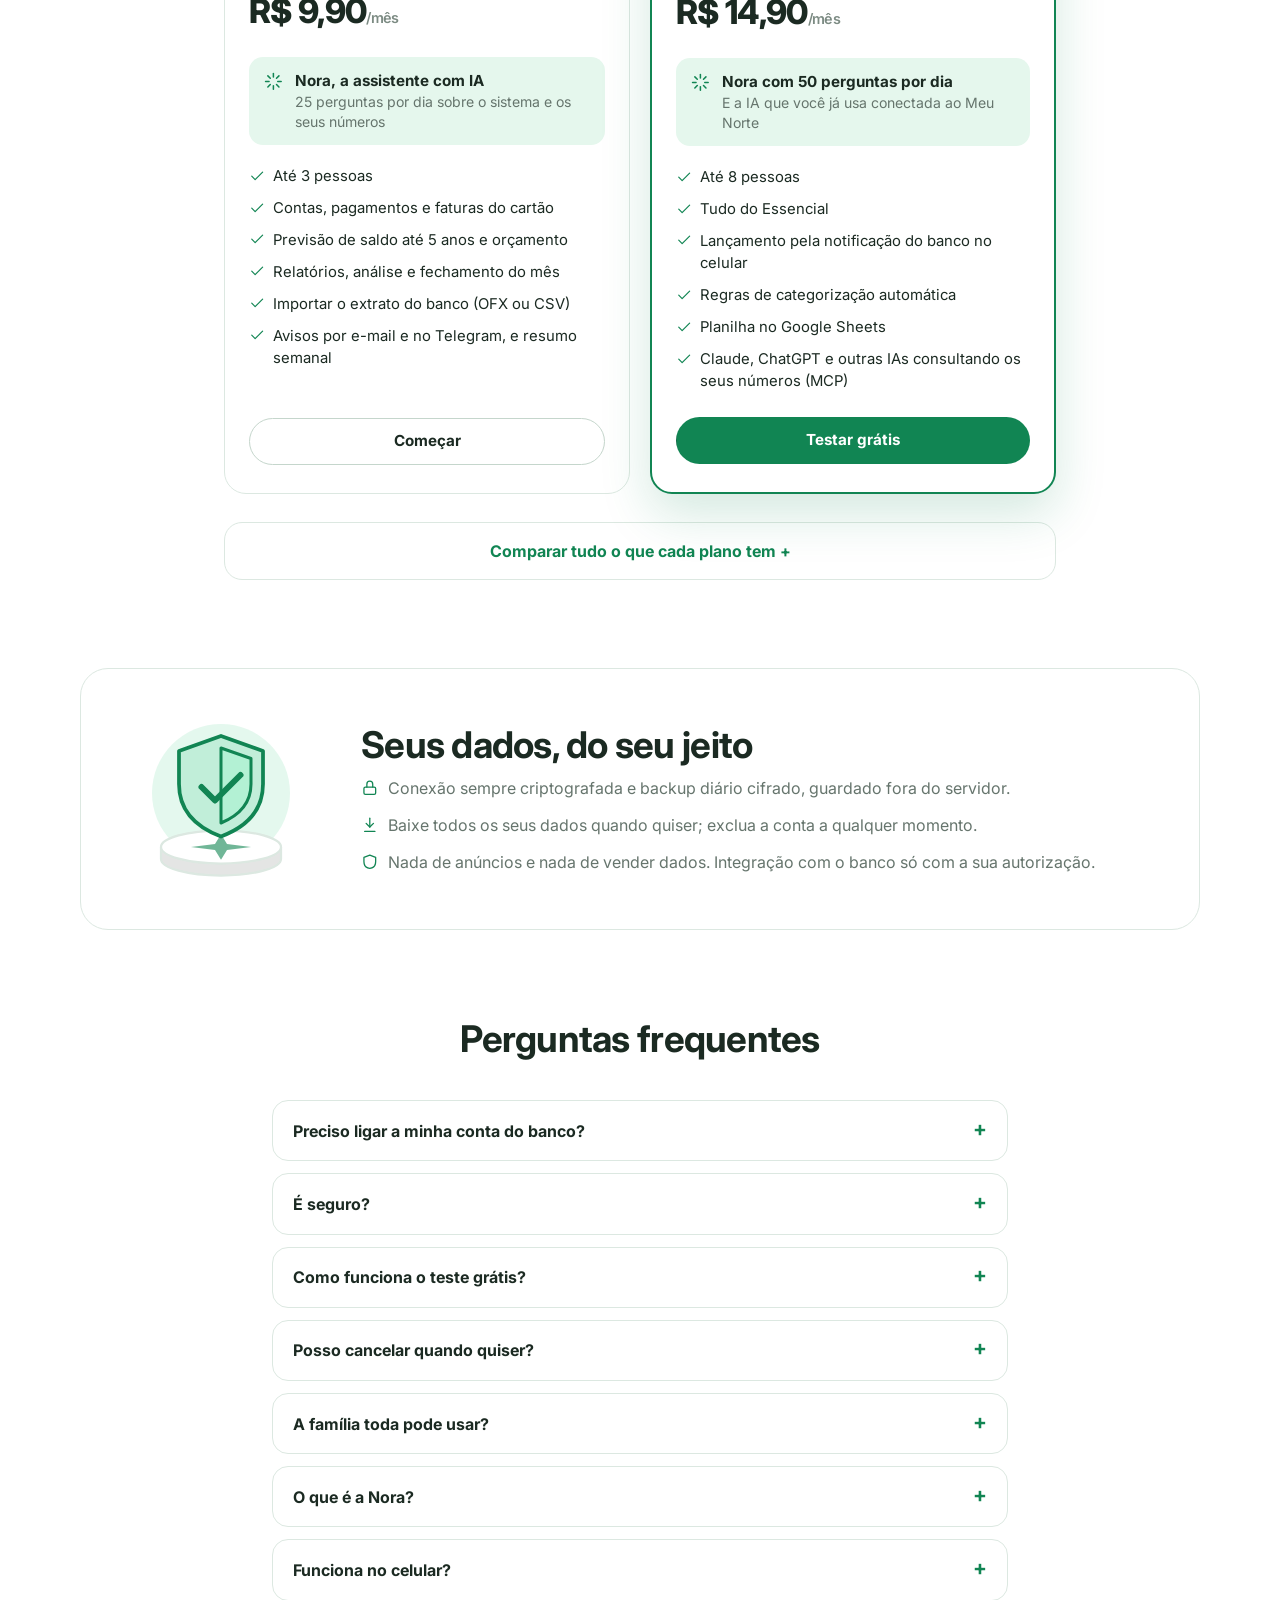
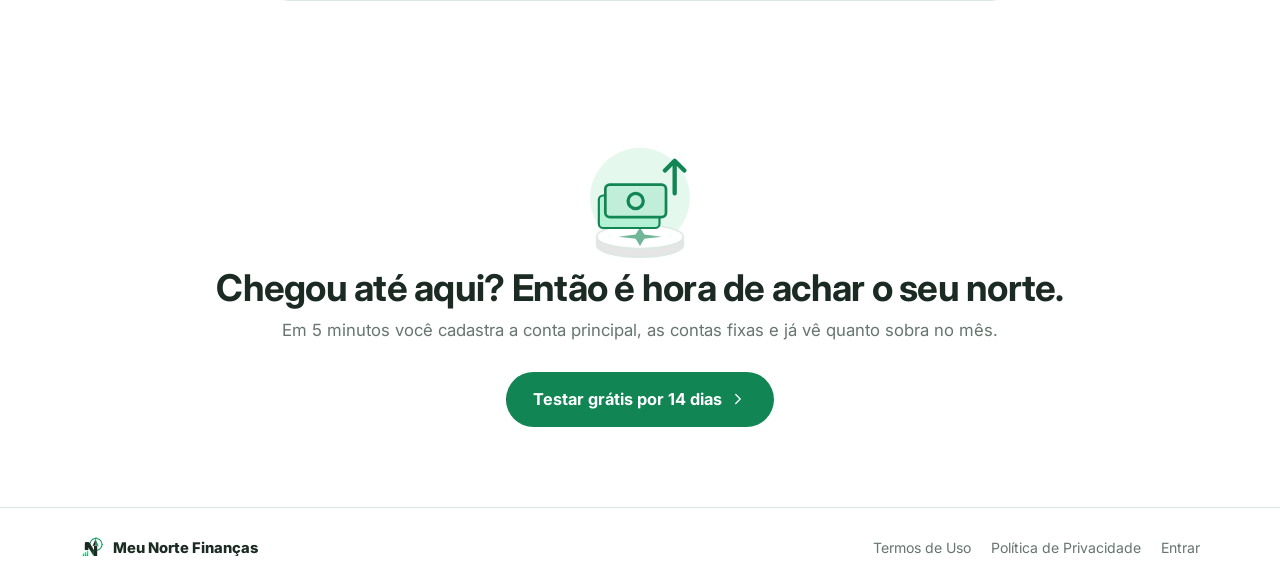
==== commit fe1d2792: "Dois planos com a Nora e a tabela para comparar - Essencial (ate 3 pessoas, Telegram, Nora com 25 pe" ====
--- a/index.html
+++ b/index.html
@@ -269,11 +269,14 @@
         <h3>Essencial</h3>
         <p class="plano-para">Para quem organiza sozinho ou a dois</p>
         <p class="plano-preco"><span class="preco-mensal">R$ 9,90<small>/mês</small></span><span class="preco-anual">R$ 99<small>/ano</small></span></p>
+        <div class="plano-nora"><svg xmlns="http://www.w3.org/2000/svg" viewBox="0 0 24 24" class="icone" fill="none" stroke="currentColor" stroke-width="1.75" stroke-linecap="round" stroke-linejoin="round" aria-hidden="true" focusable="false"><path d="M12 3v4"/><path d="M12 17v4"/><path d="M3 12h4"/><path d="M17 12h4"/><path d="m5.6 5.6 2.8 2.8"/><path d="m15.6 15.6 2.8 2.8"/><path d="m5.6 18.4 2.8-2.8"/><path d="m15.6 8.4 2.8-2.8"/></svg><p><strong>Nora, a assistente com IA</strong>25 perguntas por dia sobre o sistema e os seus números</p></div>
         <ul>
-          <li><svg xmlns="http://www.w3.org/2000/svg" viewBox="0 0 24 24" class="icone" fill="none" stroke="currentColor" stroke-width="1.75" stroke-linecap="round" stroke-linejoin="round" aria-hidden="true" focusable="false"><path d="M20 6 9 17l-5-5"/></svg> Até 2 pessoas</li>
-          <li><svg xmlns="http://www.w3.org/2000/svg" viewBox="0 0 24 24" class="icone" fill="none" stroke="currentColor" stroke-width="1.75" stroke-linecap="round" stroke-linejoin="round" aria-hidden="true" focusable="false"><path d="M20 6 9 17l-5-5"/></svg> Contas, pagamentos e faturas</li>
-          <li><svg xmlns="http://www.w3.org/2000/svg" viewBox="0 0 24 24" class="icone" fill="none" stroke="currentColor" stroke-width="1.75" stroke-linecap="round" stroke-linejoin="round" aria-hidden="true" focusable="false"><path d="M20 6 9 17l-5-5"/></svg> Previsão de saldo e orçamento</li>
-          <li><svg xmlns="http://www.w3.org/2000/svg" viewBox="0 0 24 24" class="icone" fill="none" stroke="currentColor" stroke-width="1.75" stroke-linecap="round" stroke-linejoin="round" aria-hidden="true" focusable="false"><path d="M20 6 9 17l-5-5"/></svg> Avisos por e-mail</li>
+          <li><svg xmlns="http://www.w3.org/2000/svg" viewBox="0 0 24 24" class="icone" fill="none" stroke="currentColor" stroke-width="1.75" stroke-linecap="round" stroke-linejoin="round" aria-hidden="true" focusable="false"><path d="M20 6 9 17l-5-5"/></svg> Até 3 pessoas</li>
+          <li><svg xmlns="http://www.w3.org/2000/svg" viewBox="0 0 24 24" class="icone" fill="none" stroke="currentColor" stroke-width="1.75" stroke-linecap="round" stroke-linejoin="round" aria-hidden="true" focusable="false"><path d="M20 6 9 17l-5-5"/></svg> Contas, pagamentos e faturas do cartão</li>
+          <li><svg xmlns="http://www.w3.org/2000/svg" viewBox="0 0 24 24" class="icone" fill="none" stroke="currentColor" stroke-width="1.75" stroke-linecap="round" stroke-linejoin="round" aria-hidden="true" focusable="false"><path d="M20 6 9 17l-5-5"/></svg> Previsão de saldo até 5 anos e orçamento</li>
+          <li><svg xmlns="http://www.w3.org/2000/svg" viewBox="0 0 24 24" class="icone" fill="none" stroke="currentColor" stroke-width="1.75" stroke-linecap="round" stroke-linejoin="round" aria-hidden="true" focusable="false"><path d="M20 6 9 17l-5-5"/></svg> Relatórios, análise e fechamento do mês</li>
+          <li><svg xmlns="http://www.w3.org/2000/svg" viewBox="0 0 24 24" class="icone" fill="none" stroke="currentColor" stroke-width="1.75" stroke-linecap="round" stroke-linejoin="round" aria-hidden="true" focusable="false"><path d="M20 6 9 17l-5-5"/></svg> Importar o extrato do banco (OFX ou CSV)</li>
+          <li><svg xmlns="http://www.w3.org/2000/svg" viewBox="0 0 24 24" class="icone" fill="none" stroke="currentColor" stroke-width="1.75" stroke-linecap="round" stroke-linejoin="round" aria-hidden="true" focusable="false"><path d="M20 6 9 17l-5-5"/></svg> Avisos por e-mail e no Telegram, e resumo semanal</li>
         </ul>
         <a href="https://app.meunortefinancas.com.br/register" class="botao botao-contorno">Começar</a>
       </article>
@@ -282,27 +285,56 @@
         <h3>Família</h3>
         <p class="plano-para">Para a casa toda junta</p>
         <p class="plano-preco"><span class="preco-mensal">R$ 14,90<small>/mês</small></span><span class="preco-anual">R$ 149<small>/ano</small></span></p>
+        <div class="plano-nora"><svg xmlns="http://www.w3.org/2000/svg" viewBox="0 0 24 24" class="icone" fill="none" stroke="currentColor" stroke-width="1.75" stroke-linecap="round" stroke-linejoin="round" aria-hidden="true" focusable="false"><path d="M12 3v4"/><path d="M12 17v4"/><path d="M3 12h4"/><path d="M17 12h4"/><path d="m5.6 5.6 2.8 2.8"/><path d="m15.6 15.6 2.8 2.8"/><path d="m5.6 18.4 2.8-2.8"/><path d="m15.6 8.4 2.8-2.8"/></svg><p><strong>Nora com 50 perguntas por dia</strong>E a IA que você já usa conectada ao Meu Norte</p></div>
         <ul>
-          <li><svg xmlns="http://www.w3.org/2000/svg" viewBox="0 0 24 24" class="icone" fill="none" stroke="currentColor" stroke-width="1.75" stroke-linecap="round" stroke-linejoin="round" aria-hidden="true" focusable="false"><path d="M20 6 9 17l-5-5"/></svg> Até 5 pessoas</li>
+          <li><svg xmlns="http://www.w3.org/2000/svg" viewBox="0 0 24 24" class="icone" fill="none" stroke="currentColor" stroke-width="1.75" stroke-linecap="round" stroke-linejoin="round" aria-hidden="true" focusable="false"><path d="M20 6 9 17l-5-5"/></svg> Até 8 pessoas</li>
           <li><svg xmlns="http://www.w3.org/2000/svg" viewBox="0 0 24 24" class="icone" fill="none" stroke="currentColor" stroke-width="1.75" stroke-linecap="round" stroke-linejoin="round" aria-hidden="true" focusable="false"><path d="M20 6 9 17l-5-5"/></svg> Tudo do Essencial</li>
           <li><svg xmlns="http://www.w3.org/2000/svg" viewBox="0 0 24 24" class="icone" fill="none" stroke="currentColor" stroke-width="1.75" stroke-linecap="round" stroke-linejoin="round" aria-hidden="true" focusable="false"><path d="M20 6 9 17l-5-5"/></svg> Lançamento pela notificação do banco no celular</li>
-          <li><svg xmlns="http://www.w3.org/2000/svg" viewBox="0 0 24 24" class="icone" fill="none" stroke="currentColor" stroke-width="1.75" stroke-linecap="round" stroke-linejoin="round" aria-hidden="true" focusable="false"><path d="M20 6 9 17l-5-5"/></svg> Avisos no Telegram</li>
           <li><svg xmlns="http://www.w3.org/2000/svg" viewBox="0 0 24 24" class="icone" fill="none" stroke="currentColor" stroke-width="1.75" stroke-linecap="round" stroke-linejoin="round" aria-hidden="true" focusable="false"><path d="M20 6 9 17l-5-5"/></svg> Regras de categorização automática</li>
+          <li><svg xmlns="http://www.w3.org/2000/svg" viewBox="0 0 24 24" class="icone" fill="none" stroke="currentColor" stroke-width="1.75" stroke-linecap="round" stroke-linejoin="round" aria-hidden="true" focusable="false"><path d="M20 6 9 17l-5-5"/></svg> Planilha no Google Sheets</li>
+          <li><svg xmlns="http://www.w3.org/2000/svg" viewBox="0 0 24 24" class="icone" fill="none" stroke="currentColor" stroke-width="1.75" stroke-linecap="round" stroke-linejoin="round" aria-hidden="true" focusable="false"><path d="M20 6 9 17l-5-5"/></svg> Claude, ChatGPT e outras IAs consultando os seus números (MCP)</li>
         </ul>
         <a href="https://app.meunortefinancas.com.br/register" class="botao botao-principal">Testar grátis</a>
       </article>
-      <article class="plano">
-        <h3>Completo</h3>
-        <p class="plano-para">Para famílias maiores e quem usa planilha</p>
-        <p class="plano-preco"><span class="preco-mensal">R$ 29,90<small>/mês</small></span><span class="preco-anual">R$ 299<small>/ano</small></span></p>
-        <ul>
-          <li><svg xmlns="http://www.w3.org/2000/svg" viewBox="0 0 24 24" class="icone" fill="none" stroke="currentColor" stroke-width="1.75" stroke-linecap="round" stroke-linejoin="round" aria-hidden="true" focusable="false"><path d="M20 6 9 17l-5-5"/></svg> Até 8 pessoas</li>
-          <li><svg xmlns="http://www.w3.org/2000/svg" viewBox="0 0 24 24" class="icone" fill="none" stroke="currentColor" stroke-width="1.75" stroke-linecap="round" stroke-linejoin="round" aria-hidden="true" focusable="false"><path d="M20 6 9 17l-5-5"/></svg> Tudo do Família</li>
-          <li><svg xmlns="http://www.w3.org/2000/svg" viewBox="0 0 24 24" class="icone" fill="none" stroke="currentColor" stroke-width="1.75" stroke-linecap="round" stroke-linejoin="round" aria-hidden="true" focusable="false"><path d="M20 6 9 17l-5-5"/></svg> Planilha no Google Sheets</li>
-        </ul>
-        <a href="https://app.meunortefinancas.com.br/register" class="botao botao-contorno">Começar</a>
-      </article>
-    </div>
+    </div>
+    <details class="comparar-planos">
+      <summary>Comparar tudo o que cada plano tem</summary>
+      <div class="tabela-rolavel">
+        <table>
+          <thead><tr><th scope="col"><span class="sr-only">Recurso</span></th><th scope="col">Essencial</th><th scope="col">Família</th></tr></thead>
+          <tbody>
+            <tr class="grupo"><th scope="rowgroup" colspan="3">Organização</th></tr>
+            <tr><th scope="row">Contas, pagamentos e faturas do cartão</th><td><svg xmlns="http://www.w3.org/2000/svg" viewBox="0 0 24 24" class="icone" fill="none" stroke="currentColor" stroke-width="1.75" stroke-linecap="round" stroke-linejoin="round" aria-hidden="true" focusable="false"><path d="M20 6 9 17l-5-5"/></svg><span class="sr-only">sim</span></td><td><svg xmlns="http://www.w3.org/2000/svg" viewBox="0 0 24 24" class="icone" fill="none" stroke="currentColor" stroke-width="1.75" stroke-linecap="round" stroke-linejoin="round" aria-hidden="true" focusable="false"><path d="M20 6 9 17l-5-5"/></svg><span class="sr-only">sim</span></td></tr>
+            <tr><th scope="row">Previsão de saldo até 5 anos</th><td><svg xmlns="http://www.w3.org/2000/svg" viewBox="0 0 24 24" class="icone" fill="none" stroke="currentColor" stroke-width="1.75" stroke-linecap="round" stroke-linejoin="round" aria-hidden="true" focusable="false"><path d="M20 6 9 17l-5-5"/></svg><span class="sr-only">sim</span></td><td><svg xmlns="http://www.w3.org/2000/svg" viewBox="0 0 24 24" class="icone" fill="none" stroke="currentColor" stroke-width="1.75" stroke-linecap="round" stroke-linejoin="round" aria-hidden="true" focusable="false"><path d="M20 6 9 17l-5-5"/></svg><span class="sr-only">sim</span></td></tr>
+            <tr><th scope="row">Orçamento por categoria</th><td><svg xmlns="http://www.w3.org/2000/svg" viewBox="0 0 24 24" class="icone" fill="none" stroke="currentColor" stroke-width="1.75" stroke-linecap="round" stroke-linejoin="round" aria-hidden="true" focusable="false"><path d="M20 6 9 17l-5-5"/></svg><span class="sr-only">sim</span></td><td><svg xmlns="http://www.w3.org/2000/svg" viewBox="0 0 24 24" class="icone" fill="none" stroke="currentColor" stroke-width="1.75" stroke-linecap="round" stroke-linejoin="round" aria-hidden="true" focusable="false"><path d="M20 6 9 17l-5-5"/></svg><span class="sr-only">sim</span></td></tr>
+            <tr><th scope="row">Relatórios, análise e fechamento do mês</th><td><svg xmlns="http://www.w3.org/2000/svg" viewBox="0 0 24 24" class="icone" fill="none" stroke="currentColor" stroke-width="1.75" stroke-linecap="round" stroke-linejoin="round" aria-hidden="true" focusable="false"><path d="M20 6 9 17l-5-5"/></svg><span class="sr-only">sim</span></td><td><svg xmlns="http://www.w3.org/2000/svg" viewBox="0 0 24 24" class="icone" fill="none" stroke="currentColor" stroke-width="1.75" stroke-linecap="round" stroke-linejoin="round" aria-hidden="true" focusable="false"><path d="M20 6 9 17l-5-5"/></svg><span class="sr-only">sim</span></td></tr>
+            <tr><th scope="row">Investimentos, reserva e empréstimos</th><td><svg xmlns="http://www.w3.org/2000/svg" viewBox="0 0 24 24" class="icone" fill="none" stroke="currentColor" stroke-width="1.75" stroke-linecap="round" stroke-linejoin="round" aria-hidden="true" focusable="false"><path d="M20 6 9 17l-5-5"/></svg><span class="sr-only">sim</span></td><td><svg xmlns="http://www.w3.org/2000/svg" viewBox="0 0 24 24" class="icone" fill="none" stroke="currentColor" stroke-width="1.75" stroke-linecap="round" stroke-linejoin="round" aria-hidden="true" focusable="false"><path d="M20 6 9 17l-5-5"/></svg><span class="sr-only">sim</span></td></tr>
+            <tr><th scope="row">Importar o extrato do banco (OFX ou CSV)</th><td><svg xmlns="http://www.w3.org/2000/svg" viewBox="0 0 24 24" class="icone" fill="none" stroke="currentColor" stroke-width="1.75" stroke-linecap="round" stroke-linejoin="round" aria-hidden="true" focusable="false"><path d="M20 6 9 17l-5-5"/></svg><span class="sr-only">sim</span></td><td><svg xmlns="http://www.w3.org/2000/svg" viewBox="0 0 24 24" class="icone" fill="none" stroke="currentColor" stroke-width="1.75" stroke-linecap="round" stroke-linejoin="round" aria-hidden="true" focusable="false"><path d="M20 6 9 17l-5-5"/></svg><span class="sr-only">sim</span></td></tr>
+            <tr class="grupo"><th scope="rowgroup" colspan="3">Família</th></tr>
+            <tr><th scope="row">Pessoas</th><td>até 3</td><td>até 8</td></tr>
+            <tr><th scope="row">Cada pessoa com o seu login e as telas que pode ver</th><td><svg xmlns="http://www.w3.org/2000/svg" viewBox="0 0 24 24" class="icone" fill="none" stroke="currentColor" stroke-width="1.75" stroke-linecap="round" stroke-linejoin="round" aria-hidden="true" focusable="false"><path d="M20 6 9 17l-5-5"/></svg><span class="sr-only">sim</span></td><td><svg xmlns="http://www.w3.org/2000/svg" viewBox="0 0 24 24" class="icone" fill="none" stroke="currentColor" stroke-width="1.75" stroke-linecap="round" stroke-linejoin="round" aria-hidden="true" focusable="false"><path d="M20 6 9 17l-5-5"/></svg><span class="sr-only">sim</span></td></tr>
+            <tr><th scope="row">Conversa da família</th><td><svg xmlns="http://www.w3.org/2000/svg" viewBox="0 0 24 24" class="icone" fill="none" stroke="currentColor" stroke-width="1.75" stroke-linecap="round" stroke-linejoin="round" aria-hidden="true" focusable="false"><path d="M20 6 9 17l-5-5"/></svg><span class="sr-only">sim</span></td><td><svg xmlns="http://www.w3.org/2000/svg" viewBox="0 0 24 24" class="icone" fill="none" stroke="currentColor" stroke-width="1.75" stroke-linecap="round" stroke-linejoin="round" aria-hidden="true" focusable="false"><path d="M20 6 9 17l-5-5"/></svg><span class="sr-only">sim</span></td></tr>
+            <tr><th scope="row">Gastos de outras pessoas e quanto cada uma deve</th><td><svg xmlns="http://www.w3.org/2000/svg" viewBox="0 0 24 24" class="icone" fill="none" stroke="currentColor" stroke-width="1.75" stroke-linecap="round" stroke-linejoin="round" aria-hidden="true" focusable="false"><path d="M20 6 9 17l-5-5"/></svg><span class="sr-only">sim</span></td><td><svg xmlns="http://www.w3.org/2000/svg" viewBox="0 0 24 24" class="icone" fill="none" stroke="currentColor" stroke-width="1.75" stroke-linecap="round" stroke-linejoin="round" aria-hidden="true" focusable="false"><path d="M20 6 9 17l-5-5"/></svg><span class="sr-only">sim</span></td></tr>
+            <tr class="grupo"><th scope="rowgroup" colspan="3">Avisos</th></tr>
+            <tr><th scope="row">Avisos de vencimento por e-mail</th><td><svg xmlns="http://www.w3.org/2000/svg" viewBox="0 0 24 24" class="icone" fill="none" stroke="currentColor" stroke-width="1.75" stroke-linecap="round" stroke-linejoin="round" aria-hidden="true" focusable="false"><path d="M20 6 9 17l-5-5"/></svg><span class="sr-only">sim</span></td><td><svg xmlns="http://www.w3.org/2000/svg" viewBox="0 0 24 24" class="icone" fill="none" stroke="currentColor" stroke-width="1.75" stroke-linecap="round" stroke-linejoin="round" aria-hidden="true" focusable="false"><path d="M20 6 9 17l-5-5"/></svg><span class="sr-only">sim</span></td></tr>
+            <tr><th scope="row">Avisos no Telegram</th><td><svg xmlns="http://www.w3.org/2000/svg" viewBox="0 0 24 24" class="icone" fill="none" stroke="currentColor" stroke-width="1.75" stroke-linecap="round" stroke-linejoin="round" aria-hidden="true" focusable="false"><path d="M20 6 9 17l-5-5"/></svg><span class="sr-only">sim</span></td><td><svg xmlns="http://www.w3.org/2000/svg" viewBox="0 0 24 24" class="icone" fill="none" stroke="currentColor" stroke-width="1.75" stroke-linecap="round" stroke-linejoin="round" aria-hidden="true" focusable="false"><path d="M20 6 9 17l-5-5"/></svg><span class="sr-only">sim</span></td></tr>
+            <tr><th scope="row">Resumo semanal e lembrete de lançar</th><td><svg xmlns="http://www.w3.org/2000/svg" viewBox="0 0 24 24" class="icone" fill="none" stroke="currentColor" stroke-width="1.75" stroke-linecap="round" stroke-linejoin="round" aria-hidden="true" focusable="false"><path d="M20 6 9 17l-5-5"/></svg><span class="sr-only">sim</span></td><td><svg xmlns="http://www.w3.org/2000/svg" viewBox="0 0 24 24" class="icone" fill="none" stroke="currentColor" stroke-width="1.75" stroke-linecap="round" stroke-linejoin="round" aria-hidden="true" focusable="false"><path d="M20 6 9 17l-5-5"/></svg><span class="sr-only">sim</span></td></tr>
+            <tr class="grupo"><th scope="rowgroup" colspan="3">Nora, a assistente com IA</th></tr>
+            <tr><th scope="row">Perguntas por dia</th><td>25</td><td>50</td></tr>
+            <tr><th scope="row">Tira dúvidas de como usar o sistema</th><td><svg xmlns="http://www.w3.org/2000/svg" viewBox="0 0 24 24" class="icone" fill="none" stroke="currentColor" stroke-width="1.75" stroke-linecap="round" stroke-linejoin="round" aria-hidden="true" focusable="false"><path d="M20 6 9 17l-5-5"/></svg><span class="sr-only">sim</span></td><td><svg xmlns="http://www.w3.org/2000/svg" viewBox="0 0 24 24" class="icone" fill="none" stroke="currentColor" stroke-width="1.75" stroke-linecap="round" stroke-linejoin="round" aria-hidden="true" focusable="false"><path d="M20 6 9 17l-5-5"/></svg><span class="sr-only">sim</span></td></tr>
+            <tr><th scope="row">Responde sobre os seus números</th><td><svg xmlns="http://www.w3.org/2000/svg" viewBox="0 0 24 24" class="icone" fill="none" stroke="currentColor" stroke-width="1.75" stroke-linecap="round" stroke-linejoin="round" aria-hidden="true" focusable="false"><path d="M20 6 9 17l-5-5"/></svg><span class="sr-only">sim</span></td><td><svg xmlns="http://www.w3.org/2000/svg" viewBox="0 0 24 24" class="icone" fill="none" stroke="currentColor" stroke-width="1.75" stroke-linecap="round" stroke-linejoin="round" aria-hidden="true" focusable="false"><path d="M20 6 9 17l-5-5"/></svg><span class="sr-only">sim</span></td></tr>
+            <tr><th scope="row">Prepara lançamentos para você confirmar</th><td><svg xmlns="http://www.w3.org/2000/svg" viewBox="0 0 24 24" class="icone" fill="none" stroke="currentColor" stroke-width="1.75" stroke-linecap="round" stroke-linejoin="round" aria-hidden="true" focusable="false"><path d="M20 6 9 17l-5-5"/></svg><span class="sr-only">sim</span></td><td><svg xmlns="http://www.w3.org/2000/svg" viewBox="0 0 24 24" class="icone" fill="none" stroke="currentColor" stroke-width="1.75" stroke-linecap="round" stroke-linejoin="round" aria-hidden="true" focusable="false"><path d="M20 6 9 17l-5-5"/></svg><span class="sr-only">sim</span></td></tr>
+            <tr><th scope="row">A sua IA conectada ao Meu Norte (MCP)</th><td class="nao"><span aria-hidden="true">—</span><span class="sr-only">não</span></td><td><svg xmlns="http://www.w3.org/2000/svg" viewBox="0 0 24 24" class="icone" fill="none" stroke="currentColor" stroke-width="1.75" stroke-linecap="round" stroke-linejoin="round" aria-hidden="true" focusable="false"><path d="M20 6 9 17l-5-5"/></svg><span class="sr-only">sim</span></td></tr>
+            <tr class="grupo"><th scope="rowgroup" colspan="3">Automação</th></tr>
+            <tr><th scope="row">Lançamento pela notificação do banco no celular</th><td class="nao"><span aria-hidden="true">—</span><span class="sr-only">não</span></td><td><svg xmlns="http://www.w3.org/2000/svg" viewBox="0 0 24 24" class="icone" fill="none" stroke="currentColor" stroke-width="1.75" stroke-linecap="round" stroke-linejoin="round" aria-hidden="true" focusable="false"><path d="M20 6 9 17l-5-5"/></svg><span class="sr-only">sim</span></td></tr>
+            <tr><th scope="row">Regras de categorização automática</th><td class="nao"><span aria-hidden="true">—</span><span class="sr-only">não</span></td><td><svg xmlns="http://www.w3.org/2000/svg" viewBox="0 0 24 24" class="icone" fill="none" stroke="currentColor" stroke-width="1.75" stroke-linecap="round" stroke-linejoin="round" aria-hidden="true" focusable="false"><path d="M20 6 9 17l-5-5"/></svg><span class="sr-only">sim</span></td></tr>
+            <tr><th scope="row">Planilha no Google Sheets</th><td class="nao"><span aria-hidden="true">—</span><span class="sr-only">não</span></td><td><svg xmlns="http://www.w3.org/2000/svg" viewBox="0 0 24 24" class="icone" fill="none" stroke="currentColor" stroke-width="1.75" stroke-linecap="round" stroke-linejoin="round" aria-hidden="true" focusable="false"><path d="M20 6 9 17l-5-5"/></svg><span class="sr-only">sim</span></td></tr>
+            <tr class="grupo"><th scope="rowgroup" colspan="3">Seus dados</th></tr>
+            <tr><th scope="row">Baixar tudo (planilha e arquivo completo)</th><td><svg xmlns="http://www.w3.org/2000/svg" viewBox="0 0 24 24" class="icone" fill="none" stroke="currentColor" stroke-width="1.75" stroke-linecap="round" stroke-linejoin="round" aria-hidden="true" focusable="false"><path d="M20 6 9 17l-5-5"/></svg><span class="sr-only">sim</span></td><td><svg xmlns="http://www.w3.org/2000/svg" viewBox="0 0 24 24" class="icone" fill="none" stroke="currentColor" stroke-width="1.75" stroke-linecap="round" stroke-linejoin="round" aria-hidden="true" focusable="false"><path d="M20 6 9 17l-5-5"/></svg><span class="sr-only">sim</span></td></tr>
+          </tbody>
+        </table>
+      </div>
+    </details>
   </section>
 
   <!-- Segurança -->
@@ -337,6 +369,7 @@
       <details><summary>Como funciona o teste grátis?</summary><p>São 14 dias no plano Família, sem cartão. No fim, você escolhe um plano. Se não escolher, nada é apagado: você continua vendo e baixando tudo, só não lança coisas novas.</p></details>
       <details><summary>Posso cancelar quando quiser?</summary><p>Sim, direto no app, sem falar com ninguém. O plano vale até o fim do período pago, e os seus dados continuam disponíveis para baixar.</p></details>
       <details><summary>A família toda pode usar?</summary><p>Sim. O preço é por família: cada pessoa entra com o seu login, e o administrador escolhe quem vê cada tela.</p></details>
+      <details><summary>O que é a Nora?</summary><p>É a assistente com IA do Meu Norte. Ela tira dúvidas de como usar o sistema, responde sobre os seus números ("quanto vai sobrar este mês?") e prepara lançamentos para você conferir e confirmar. Ela nunca grava nada sozinha. No Essencial são 25 perguntas por dia; no Família, 50. Antes do primeiro uso, você aceita mandar as perguntas a um provedor de IA.</p></details>
       <details><summary>Funciona no celular?</summary><p>Funciona no navegador do celular, com atalhos no rodapé para lançar, pagar e ver a previsão. Dá para adicionar à tela inicial como um app.</p></details>
     </div>
   </section>
--- a/estilo.css
+++ b/estilo.css
@@ -126,7 +126,7 @@
 .alternar-periodo button { all: unset; cursor: pointer; padding: .45rem 1rem; border-radius: 99px; font-weight: 600; font-size: .9rem; color: var(--text-secondary); }
 .alternar-periodo button span { margin-left: .3rem; font-size: .72rem; color: var(--brand-primary); }
 .alternar-periodo button.ativo { background: var(--brand-soft); color: var(--brand-primary); }
-.planos { display: grid; grid-template-columns: repeat(3, 1fr); gap: 1.25rem; align-items: stretch; }
+.planos { display: grid; grid-template-columns: repeat(2, 1fr); gap: 1.25rem; align-items: stretch; max-width: 52rem; margin: 0 auto; }
 .plano { position: relative; display: flex; flex-direction: column; background: var(--surface); border: 1px solid var(--border); border-radius: 22px; padding: 1.75rem 1.5rem; }
 .plano-destaque { border: 2px solid var(--brand-primary); box-shadow: 0 20px 50px color-mix(in srgb, var(--brand-primary) 18%, transparent); }
 .plano-etiqueta { position: absolute; top: -13px; left: 50%; transform: translateX(-50%); padding: .25rem .8rem; border-radius: 99px; background: var(--brand-primary); color: var(--on-brand); font-size: .78rem; font-weight: 700; white-space: nowrap; }
@@ -140,6 +140,28 @@
 .plano ul { list-style: none; margin: 0 0 1.5rem; padding: 0; display: grid; gap: .6rem; flex: 1; align-content: start; }
 .plano li { display: flex; gap: .5rem; font-size: .93rem; }
 .plano li .icone { color: var(--brand-primary); margin-top: .15rem; }
+/* A Nora em destaque no cartao: o que mais diferencia os planos. */
+.plano-nora { display: flex; gap: .65rem; align-items: flex-start; margin: 0 0 1.25rem; padding: .8rem .9rem; border-radius: 14px; background: var(--brand-soft); color: var(--text-primary); }
+.plano-nora .icone { flex: none; width: 1.3rem; height: 1.3rem; color: var(--brand-primary); margin-top: .1rem; }
+.plano-nora p { margin: 0; font-size: .88rem; color: var(--text-secondary); line-height: 1.45; }
+.plano-nora strong { display: block; color: var(--text-primary); font-size: .95rem; }
+/* Tabela "Comparar tudo" abaixo dos cartoes. */
+.comparar-planos { max-width: 52rem; margin: 1.75rem auto 0; background: var(--surface); border: 1px solid var(--border); border-radius: 18px; }
+.comparar-planos summary { cursor: pointer; list-style: none; padding: 1rem 1.25rem; font-weight: 700; color: var(--brand-primary); text-align: center; }
+.comparar-planos summary::-webkit-details-marker { display: none; }
+.comparar-planos summary::after { content: ' +'; }
+.comparar-planos[open] summary::after { content: ' −'; }
+.tabela-rolavel { overflow-x: auto; padding: 0 1.25rem 1.25rem; }
+.comparar-planos table { width: 100%; border-collapse: collapse; font-size: .92rem; }
+.comparar-planos th, .comparar-planos td { padding: .6rem .5rem; border-top: 1px solid var(--border); text-align: left; vertical-align: middle; }
+.comparar-planos thead th { border-top: none; font-size: .95rem; }
+.comparar-planos td { text-align: center; width: 7.5rem; font-weight: 600; }
+.comparar-planos thead th + th { text-align: center; }
+.comparar-planos tbody th { font-weight: 500; color: var(--text-secondary); }
+.comparar-planos tr.grupo th { padding-top: 1.1rem; color: var(--text-primary); font-weight: 700; font-size: .8rem; letter-spacing: .06em; text-transform: uppercase; }
+.comparar-planos td .icone { width: 1.1rem; height: 1.1rem; color: var(--brand-primary); vertical-align: middle; }
+.comparar-planos td.nao { color: var(--text-muted); font-weight: 400; }
+.sr-only { position: absolute; width: 1px; height: 1px; padding: 0; margin: -1px; overflow: hidden; clip: rect(0 0 0 0); white-space: nowrap; border: 0; }
 
 /* Seguranca */
 .seguranca { display: grid; grid-template-columns: 200px 1fr; gap: 2.5rem; align-items: center; background: var(--surface); border: 1px solid var(--border); border-radius: 28px; padding: 2.5rem; max-width: 1120px; margin: 1rem auto; }
